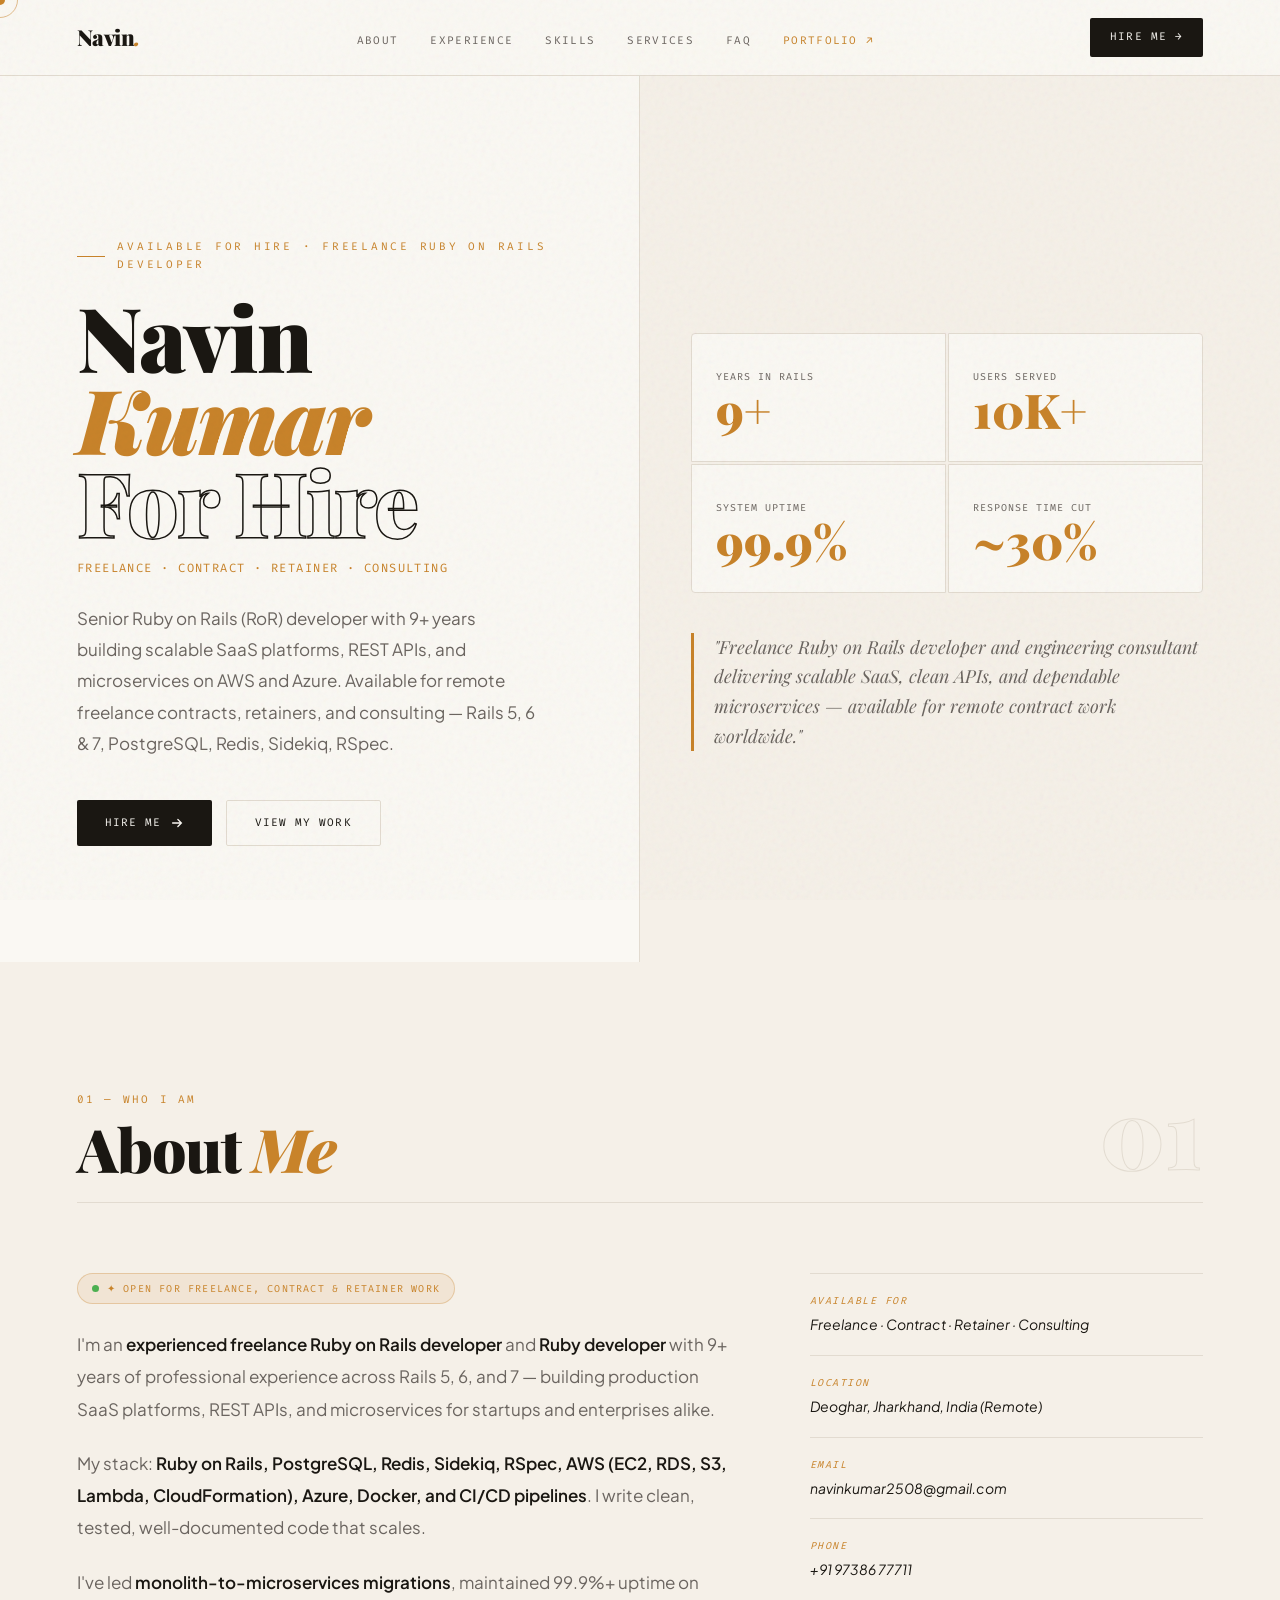
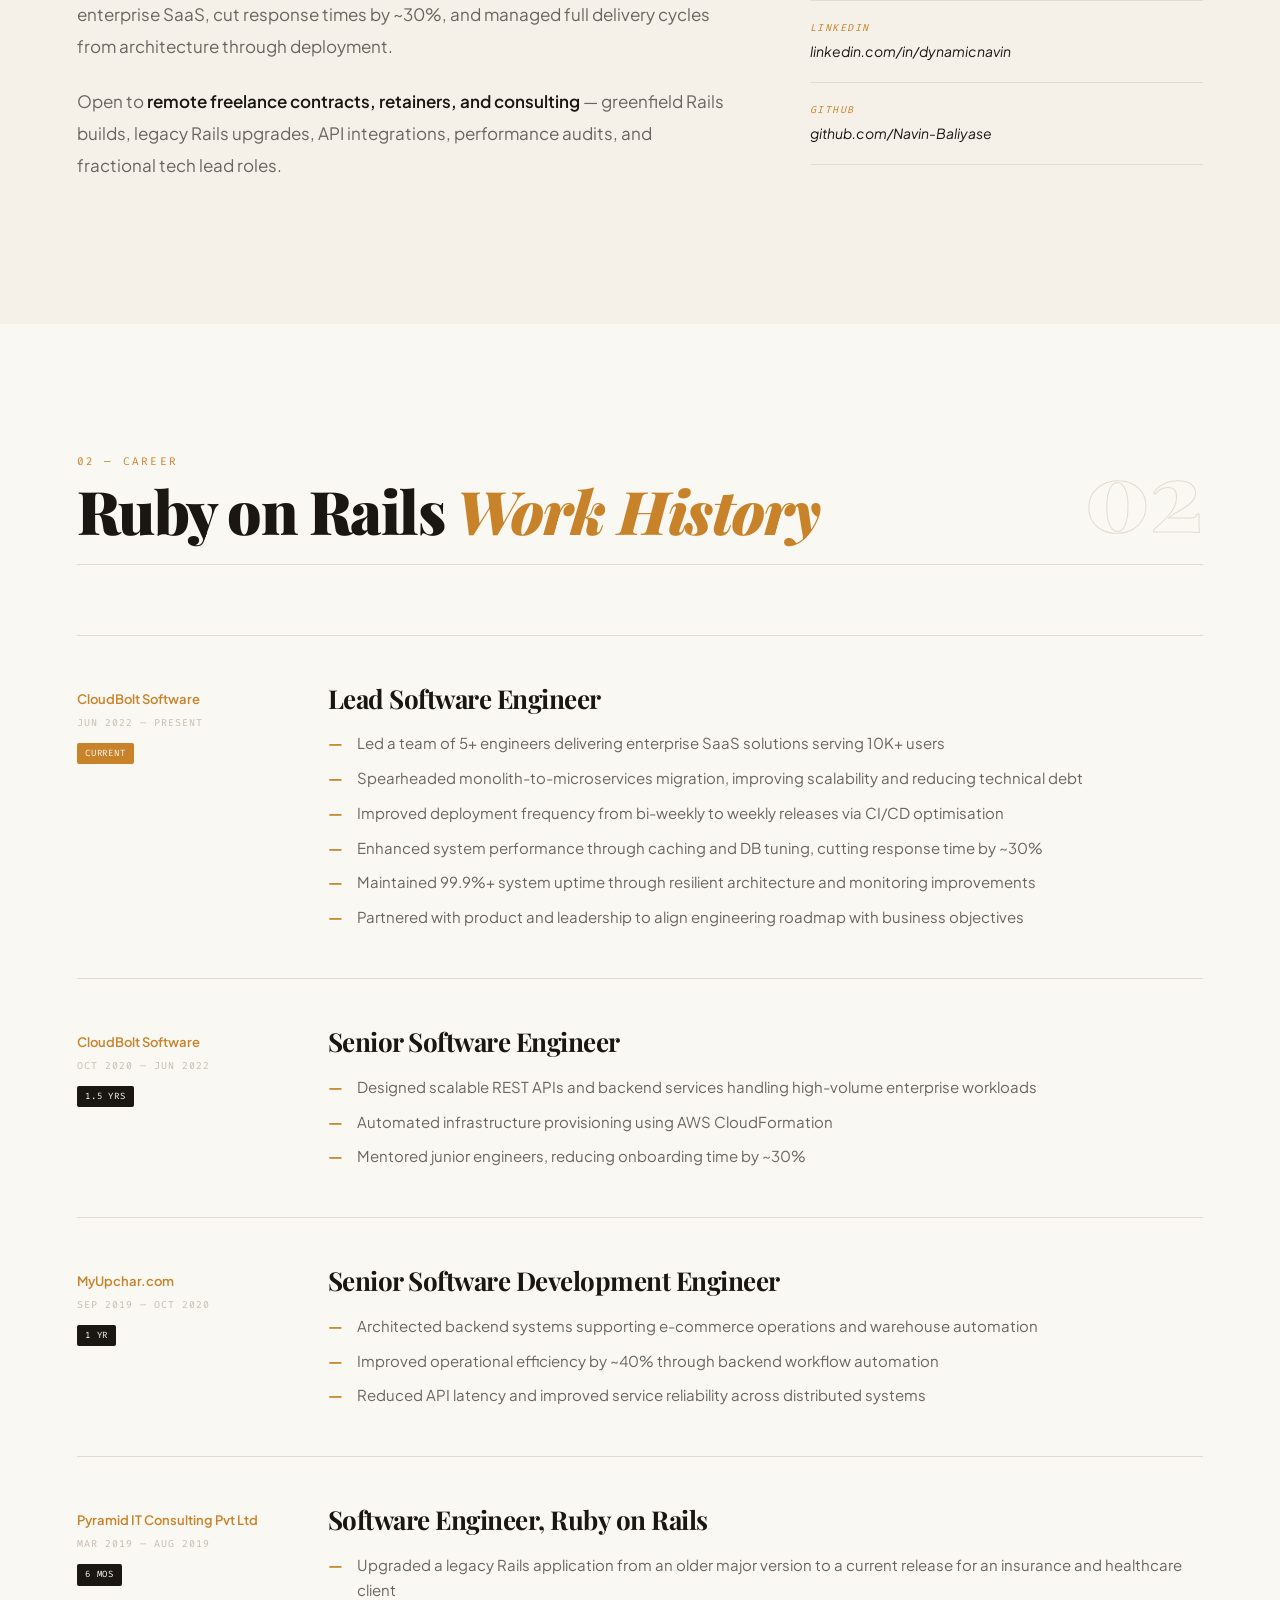
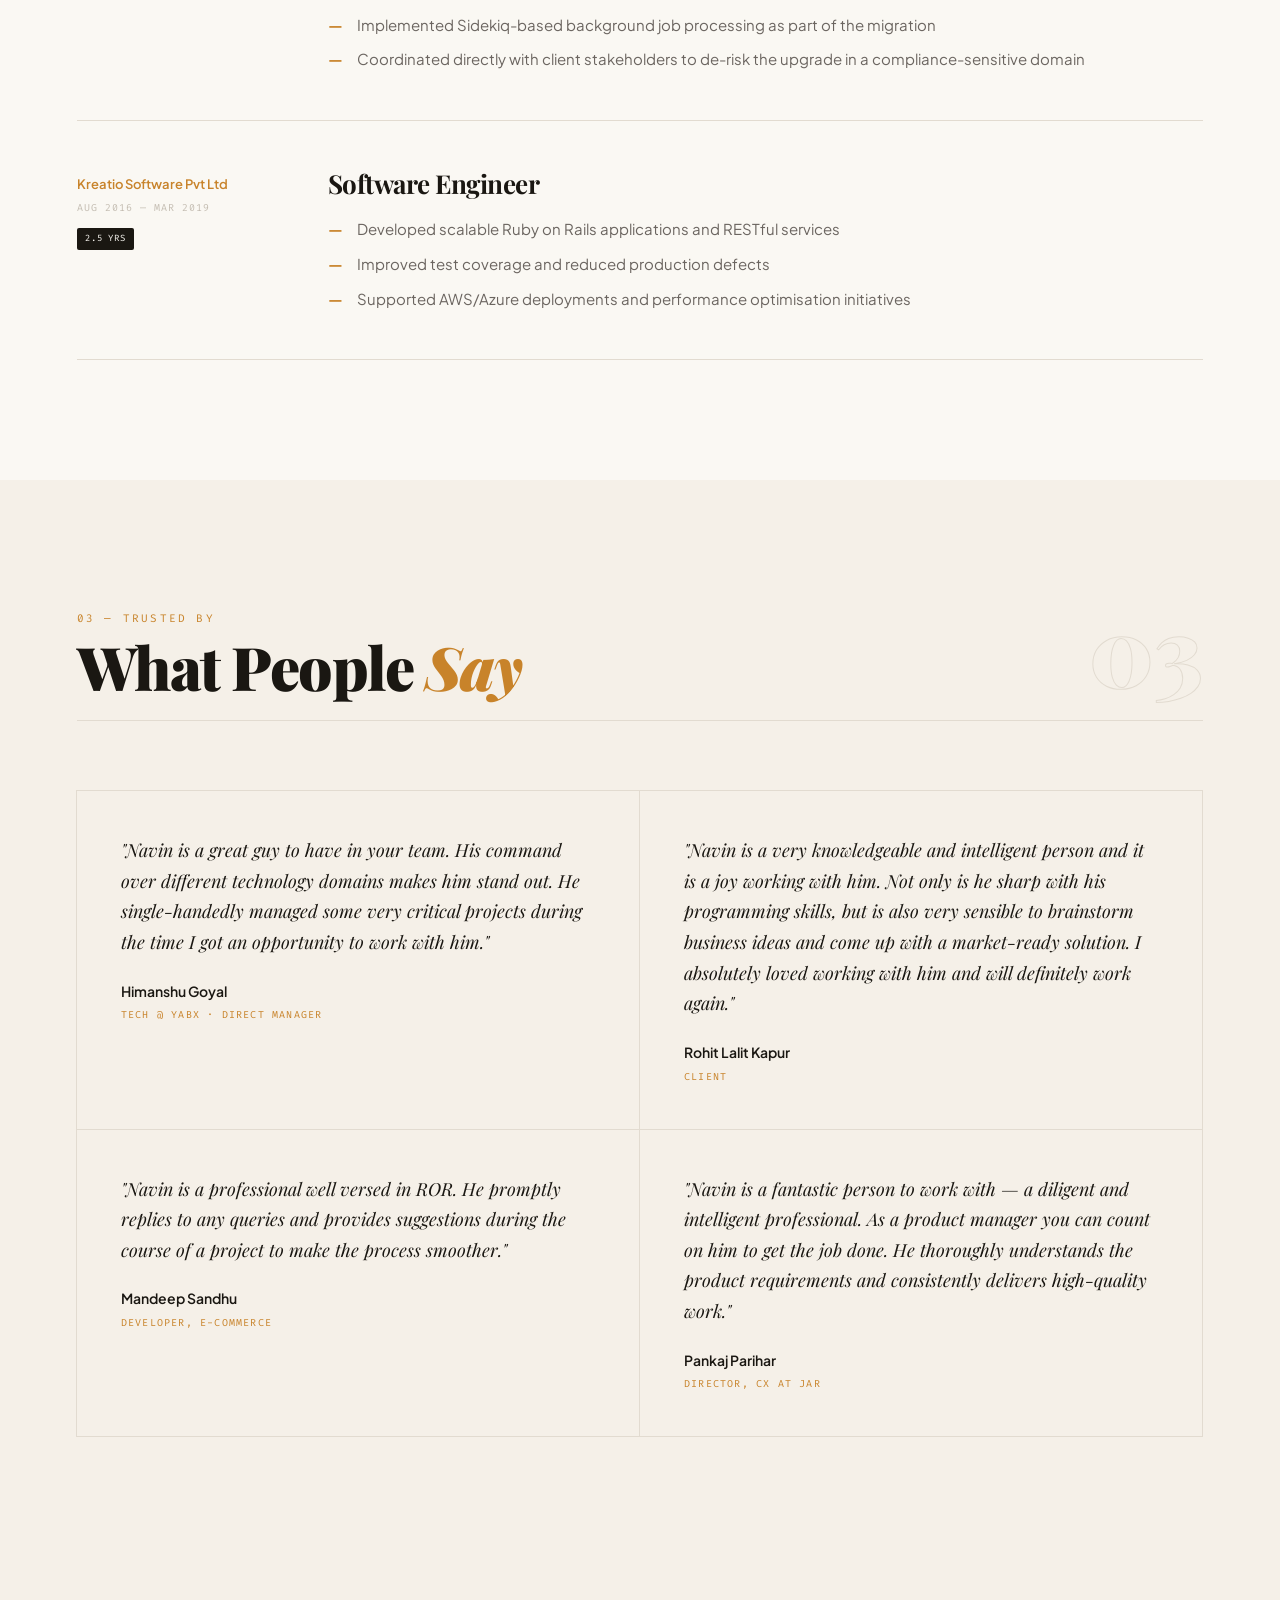
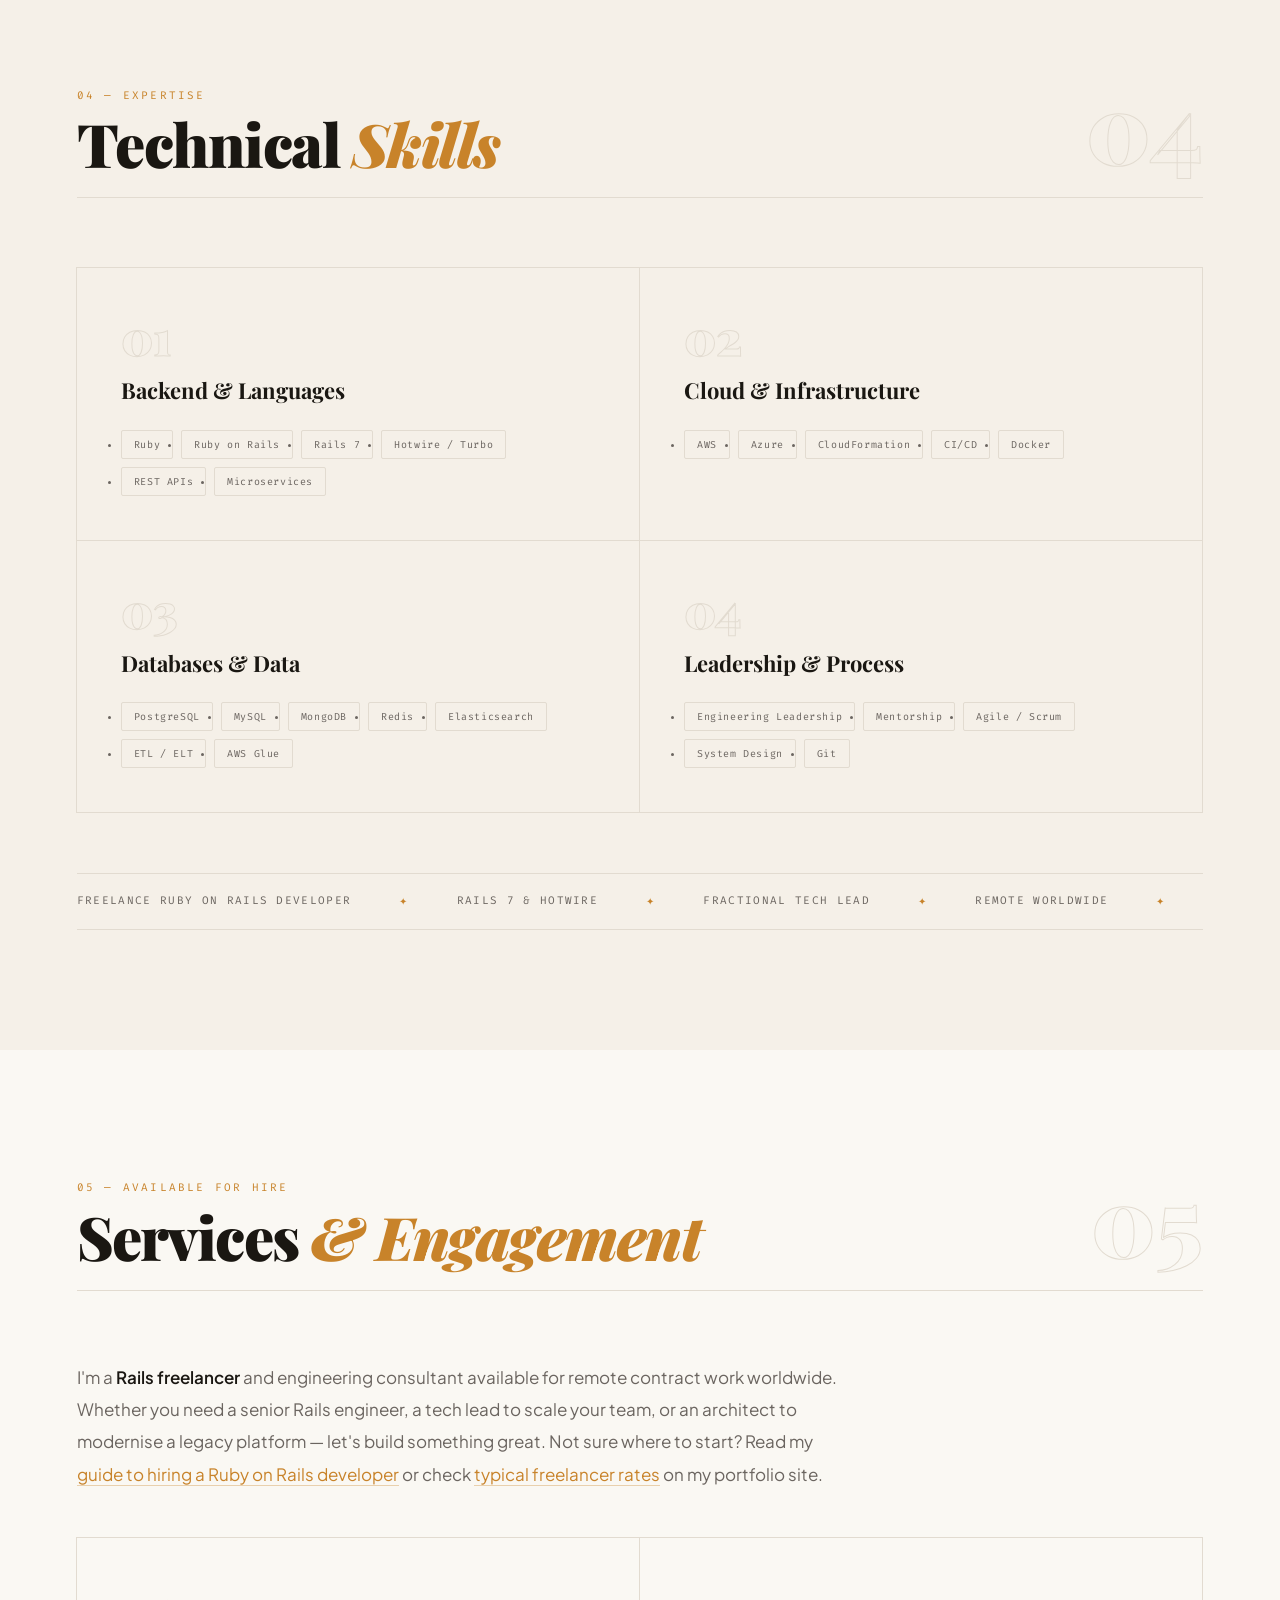
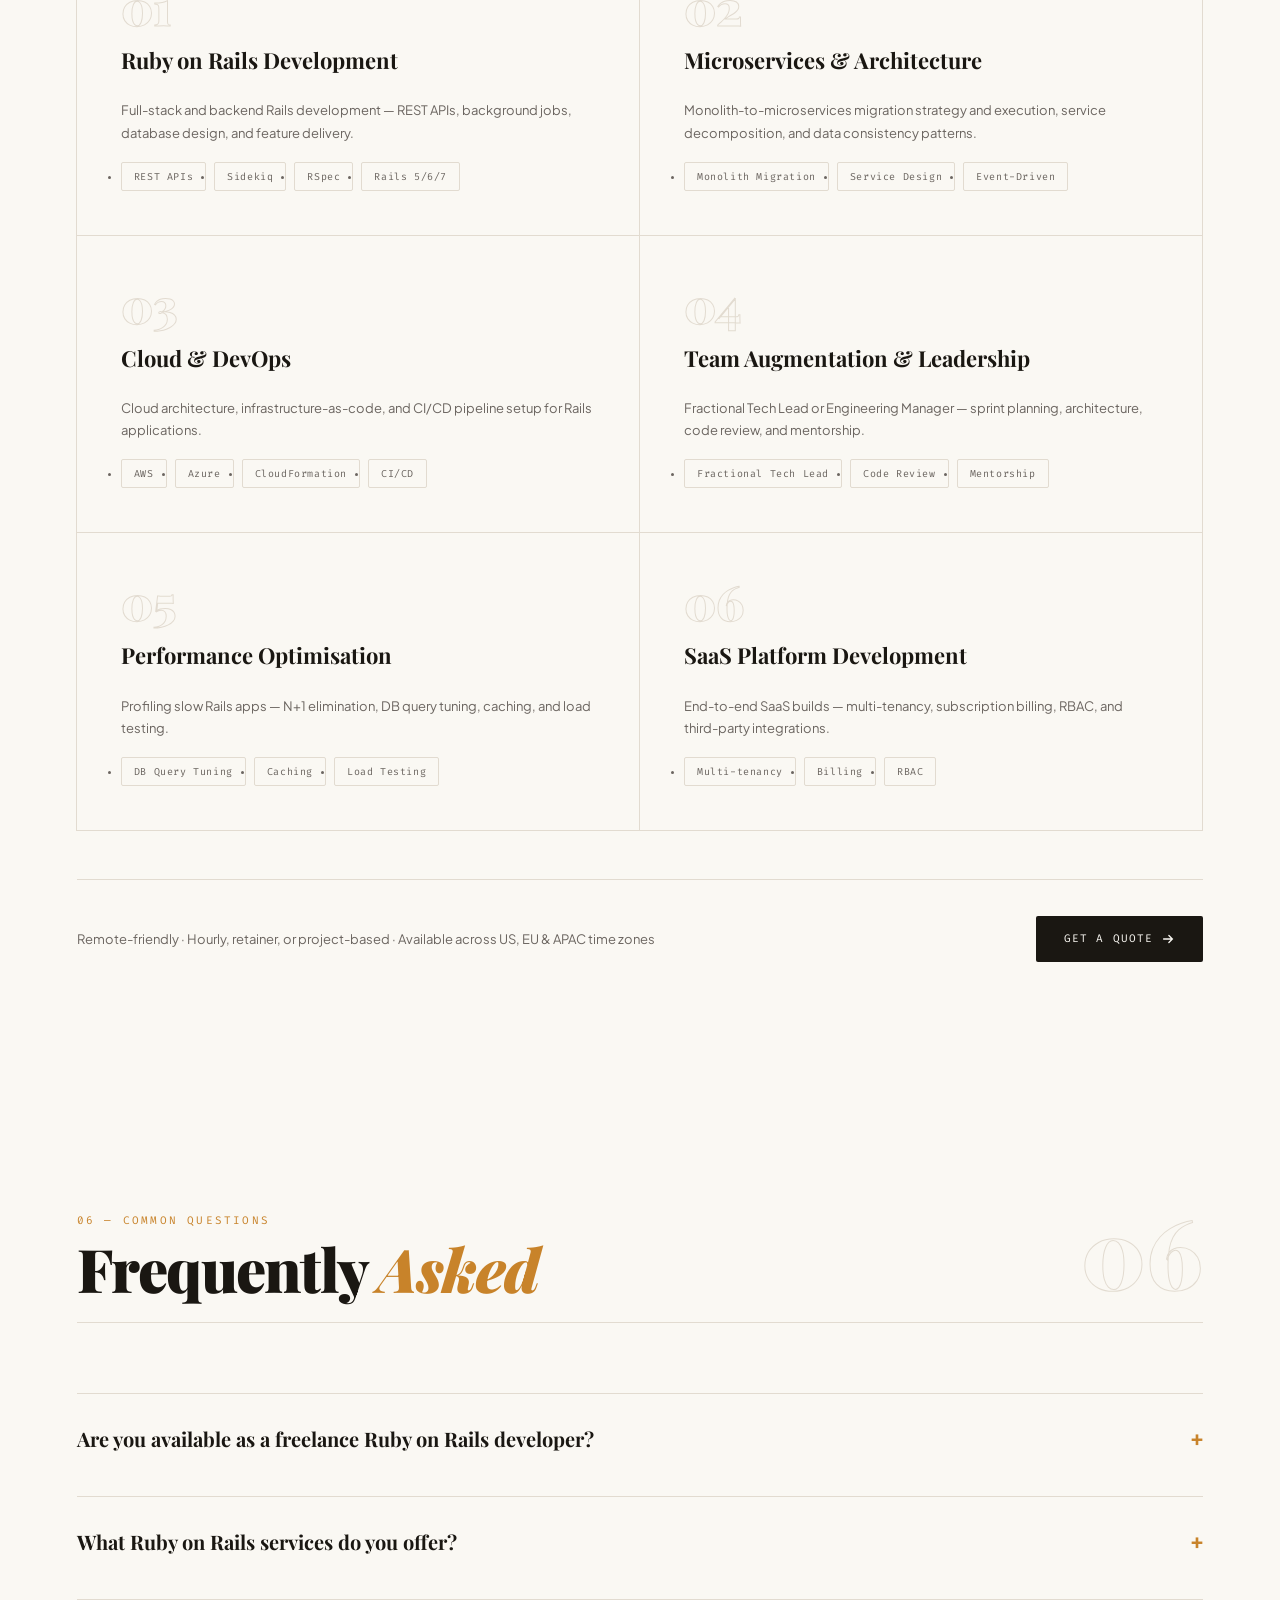
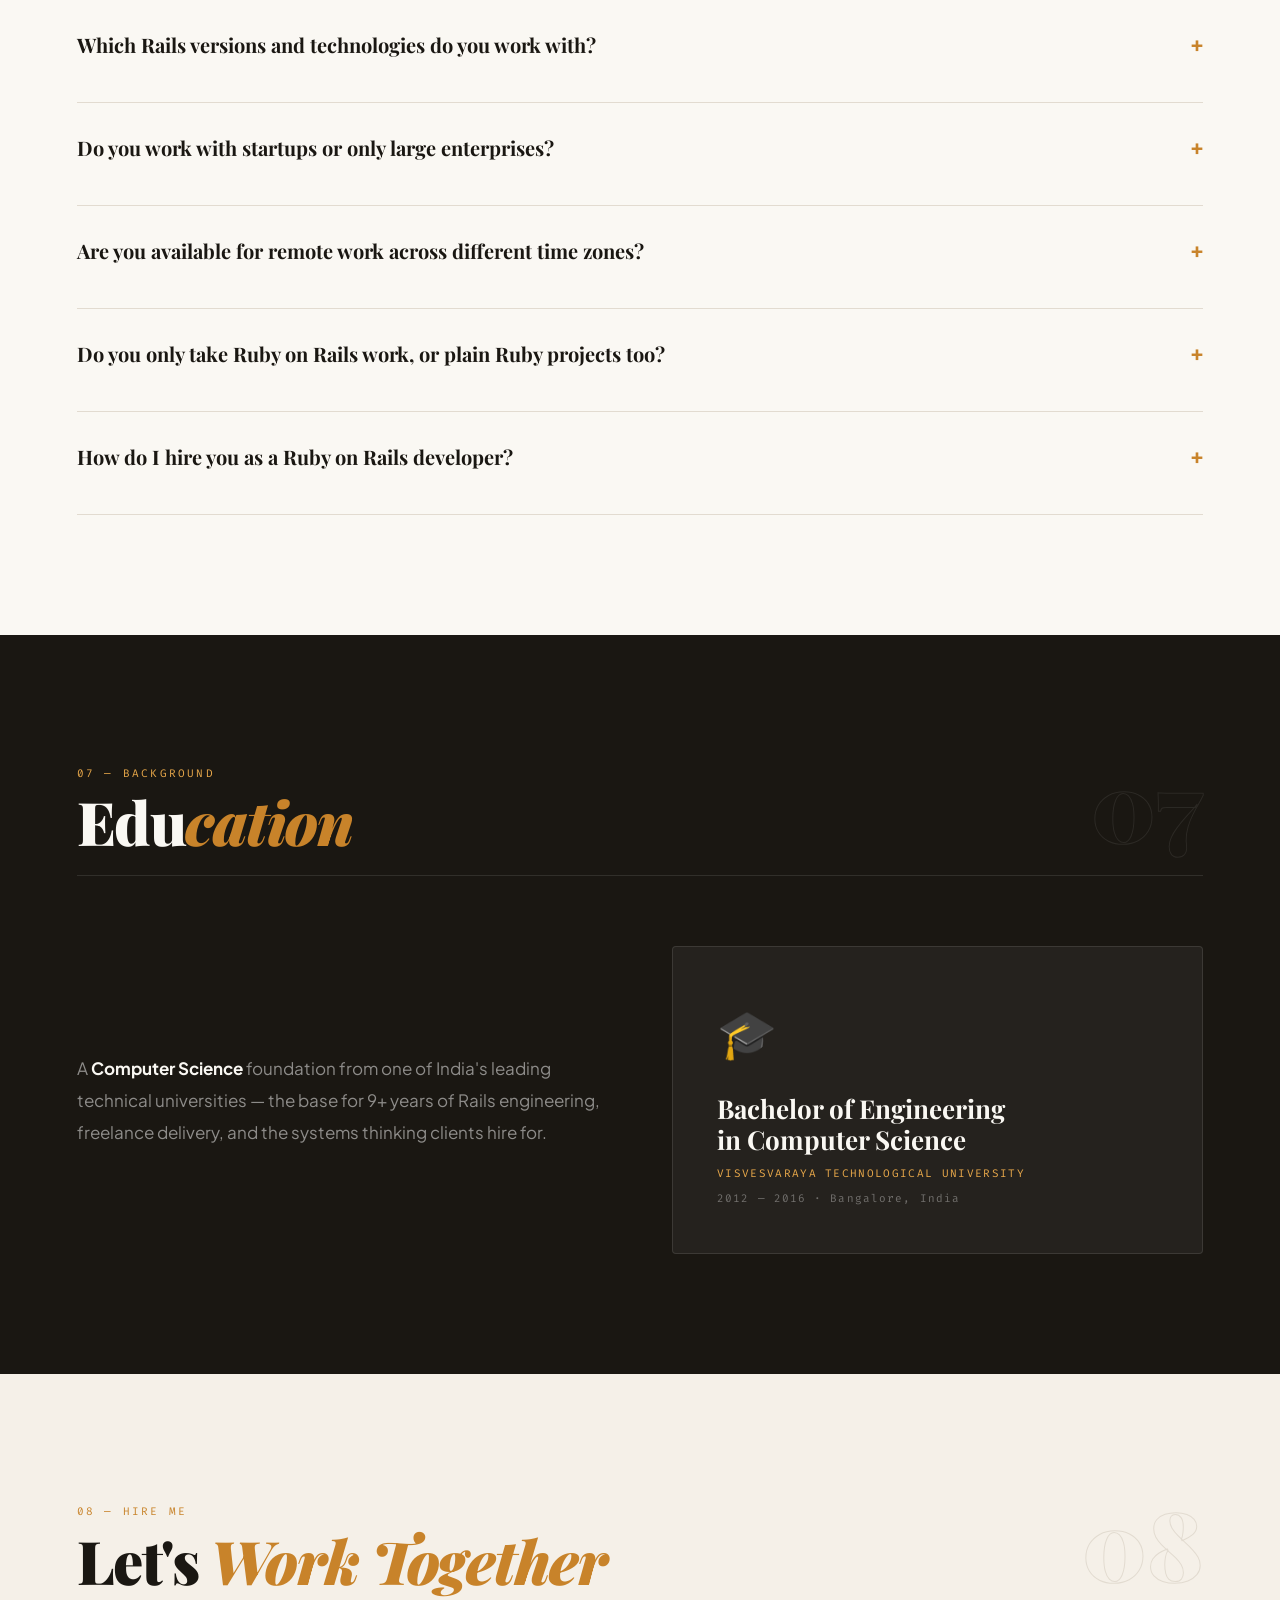
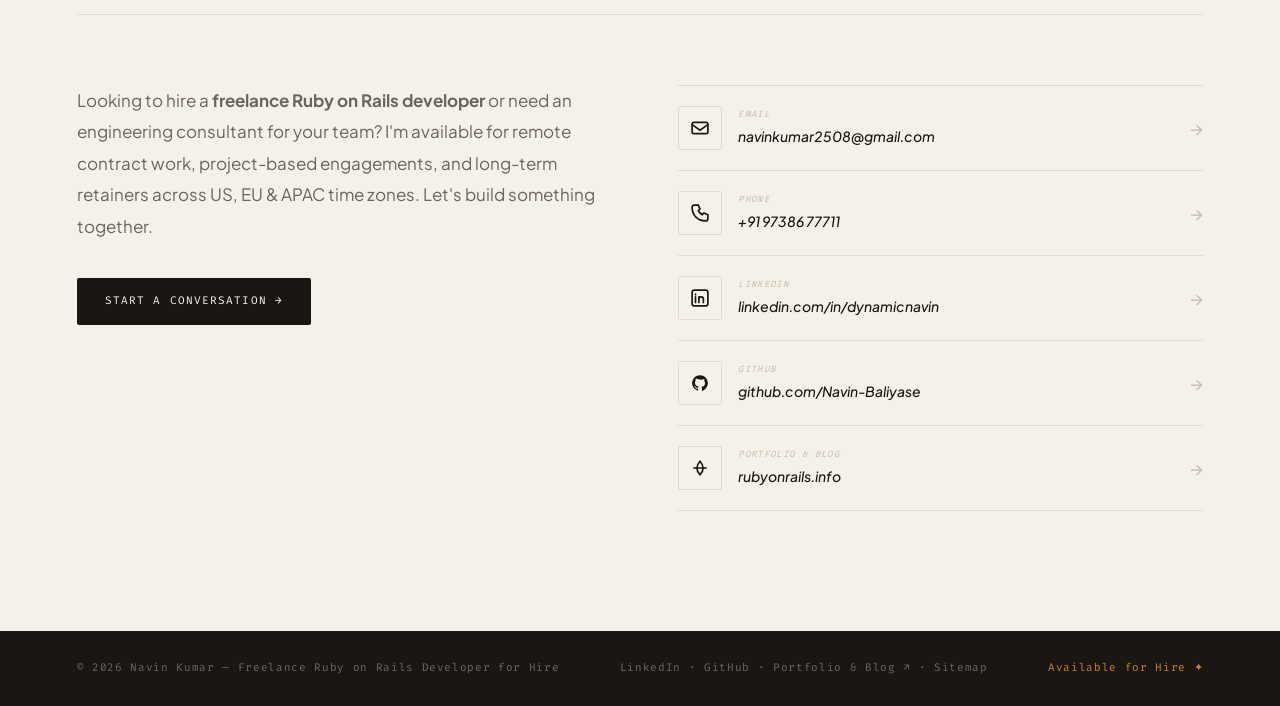
==== index.html @ 66f55836 "profile correction" ====
<!DOCTYPE html>
<html lang="en">
<head>
  <meta charset="UTF-8" />
  <meta name="viewport" content="width=device-width, initial-scale=1.0" />

  <!-- SEO: core -->
  <title>Freelance Ruby on Rails Developer for Hire | Navin Kumar</title>
  <meta name="description" content="Experienced freelance Ruby on Rails developer for hire. 9+ years, Rails 7, REST APIs, AWS &amp; Azure. Remote worldwide. Open to contract, retainer &amp; consulting." />
  <meta name="keywords" content="ruby on rails developer, rails developer, ror developer, hire ruby on rails developer, hire rails developer, hire ror developer, freelance ruby on rails developer, freelance rails developer, freelance ror developer, ruby on rails developer for hire, rails developer for hire, ror developer for hire, experienced ruby on rails developer, senior ruby on rails developer, expert ruby on rails developer, professional ruby on rails developer, remote ruby on rails developer, remote rails developer, remote ror developer, contract ruby on rails developer, ruby on rails contractor, rails contractor, ruby on rails consultant, rails consultant, ruby on rails engineer, rails engineer, ror engineer, ruby on rails api developer, rails api developer, ruby on rails backend developer, ruby on rails saas developer, rails 7 developer, ruby on rails microservices developer, ruby on rails full stack developer, ruby on rails tech lead, fractional rails tech lead, ruby on rails developer india, remote rails developer india, freelance ruby developer, best ruby on rails developer, top ruby on rails developer, ruby on rails team augmentation, Navin Kumar" />
  <meta name="author" content="Navin Kumar" />
  <meta name="robots" content="index, follow, max-snippet:-1, max-image-preview:large, max-video-preview:-1" />
  <meta name="rating" content="general" />
  <meta name="revisit-after" content="7 days" />
  <link rel="canonical" href="https://rubyonrails.tech/" />
  <meta name="theme-color" content="#faf8f3" />

  <!-- Open Graph -->
  <meta property="og:type" content="profile" />
  <meta property="og:site_name" content="Navin Kumar — Freelance Ruby on Rails Developer for Hire" />
  <meta property="og:url" content="https://rubyonrails.tech/" />
  <meta property="og:title" content="Freelance Ruby on Rails Developer for Hire | Navin Kumar" />
  <meta property="og:description" content="Experienced freelance Ruby on Rails developer for hire. 9+ years, Rails 7, REST APIs, AWS &amp; Azure. Remote worldwide. Open to contract, retainer &amp; consulting." />
  <meta property="og:image" content="https://rubyonrails.tech/og-image.png" />
  <meta property="og:image:secure_url" content="https://rubyonrails.tech/og-image.png" />
  <meta property="og:image:type" content="image/png" />
  <meta property="og:image:width" content="1200" />
  <meta property="og:image:height" content="630" />
  <meta property="og:image:alt" content="Navin Kumar — Freelance Ruby on Rails Developer" />
  <meta property="og:locale" content="en_US" />
  <meta property="og:locale:alternate" content="en_IN" />
  <meta property="profile:first_name" content="Navin" />
  <meta property="profile:last_name" content="Kumar" />
  <meta property="profile:username" content="dynamicnavin" />

  <!-- Twitter Card -->
  <meta name="twitter:card" content="summary_large_image" />
  <meta name="twitter:title" content="Freelance Ruby on Rails Developer for Hire | Navin Kumar" />
  <meta name="twitter:description" content="Experienced freelance Ruby on Rails developer for hire. 9+ years, Rails 7, REST APIs, AWS &amp; Azure. Remote worldwide. Open to contract, retainer &amp; consulting." />
  <meta name="twitter:image" content="https://rubyonrails.tech/og-image.png" />
  <meta name="twitter:image:alt" content="Navin Kumar — Freelance Ruby on Rails Developer" />
  <meta name="twitter:creator" content="@dynamicnavin" />
  <meta name="twitter:site" content="@dynamicnavin" />

  <!--
  ══════════════════════════════════════════════════════════════
   JSON-LD STRUCTURED DATA
   • Person (freelance offer + service catalogue + sameAs to rubyonrails.info)
   • ProfilePage + BreadcrumbList
   • FAQPage ← rich results
   • ItemList (work history)
   • WebSite
  ══════════════════════════════════════════════════════════════
  -->
  <script type="application/ld+json">
  {
    "@context": "https://schema.org",
    "@graph": [

      {
        "@type": "Person",
        "@id": "https://rubyonrails.tech/#person",
        "name": "Navin Kumar",
        "givenName": "Navin",
        "familyName": "Kumar",
        "jobTitle": "Freelance Ruby on Rails Developer",
        "description": "Freelance Ruby on Rails developer and engineering consultant with 9+ years building scalable SaaS platforms, REST APIs, and microservices on AWS and Azure. Available for remote contract, retainer, and consulting engagements worldwide.",
        "url": "https://rubyonrails.tech/",
        "email": "mailto:navinkumar2508@gmail.com",
        "telephone": "+919738677711",
        "image": "https://rubyonrails.tech/og-image.png",
        "address": {
          "@type": "PostalAddress",
          "addressLocality": "Deoghar",
          "addressRegion": "Jharkhand",
          "addressCountry": "IN"
        },
        "sameAs": [
          "https://linkedin.com/in/dynamicnavin",
          "https://github.com/Navin-Baliyase",
          "https://rubyonrails.info/"
        ],
        "knowsAbout": [
          "Ruby on Rails", "Ruby", "Rails 7", "Hotwire", "Turbo", "Stimulus",
          "Microservices Architecture", "Amazon Web Services", "Microsoft Azure",
          "AWS CloudFormation", "CI/CD Pipeline Automation", "DevOps",
          "PostgreSQL", "MySQL", "MongoDB", "Redis", "Elasticsearch",
          "Sidekiq", "RSpec", "RESTful API Design", "GraphQL",
          "SaaS Platform Development", "Engineering Leadership", "System Design"
        ],
        "alumniOf": {
          "@type": "CollegeOrUniversity",
          "name": "Visvesvaraya Technological University",
          "address": {
            "@type": "PostalAddress",
            "addressLocality": "Bangalore",
            "addressCountry": "IN"
          }
        },
        "worksFor": {
          "@type": "Organization",
          "name": "CloudBolt Software",
          "url": "https://www.cloudbolt.io"
        },
        "hasOccupation": [
          {
            "@type": "Occupation",
            "name": "Freelance Ruby on Rails Developer",
            "description": "Freelance Ruby on Rails developer for hire — contract, retainer, and consulting engagements covering Rails APIs, SaaS platforms, and microservices.",
            "occupationLocation": { "@type": "AdministrativeArea", "name": "Worldwide (Remote)" },
            "skills": "Ruby on Rails, PostgreSQL, Redis, Sidekiq, AWS, Azure, Microservices, REST APIs, GraphQL, CI/CD"
          }
        ],
        "makesOffer": {
          "@type": "Offer",
          "name": "Freelance Ruby on Rails Development",
          "description": "Available for freelance Ruby on Rails contracts, retainers, and consulting: API development, SaaS platforms, microservices migration, performance audits, and fractional tech lead engagements.",
          "seller": { "@id": "https://rubyonrails.tech/#person" },
          "areaServed": "Worldwide",
          "availableChannel": {
            "@type": "ServiceChannel",
            "serviceUrl": "https://rubyonrails.tech/#contact",
            "servicePhone": "+919738677711",
            "serviceEmail": "navinkumar2508@gmail.com"
          }
        },
        "hasOfferCatalog": {
          "@type": "OfferCatalog",
          "name": "Freelance & Consulting Services",
          "itemListElement": [
            { "@type": "Offer", "itemOffered": { "@type": "Service", "name": "Freelance Ruby on Rails Development", "description": "Full-stack and backend Ruby on Rails development — REST APIs, microservices, performance tuning, and feature delivery for startups and enterprises." } },
            { "@type": "Offer", "itemOffered": { "@type": "Service", "name": "Microservices Architecture & Migration", "description": "Monolith-to-microservices migration, service decomposition, and cloud-native architecture design on AWS and Azure." } },
            { "@type": "Offer", "itemOffered": { "@type": "Service", "name": "Engineering Leadership & Team Augmentation", "description": "Fractional Tech Lead or Engineering Manager for teams needing senior hands-on leadership, mentorship, and roadmap alignment." } },
            { "@type": "Offer", "itemOffered": { "@type": "Service", "name": "SaaS Platform Development", "description": "End-to-end SaaS product development including multi-tenancy, subscription billing, RBAC, and third-party API integrations." } },
            { "@type": "Offer", "itemOffered": { "@type": "Service", "name": "Performance Optimization & Scaling", "description": "Profiling and optimizing slow Rails applications — DB query tuning, Redis caching, background job optimization, and load testing." } }
          ]
        }
      },

      {
        "@type": "ProfilePage",
        "@id": "https://rubyonrails.tech/#page",
        "name": "Freelance Ruby on Rails Developer for Hire | Navin Kumar",
        "description": "Freelance Ruby on Rails developer for hire. 9+ years building scalable SaaS, REST APIs, and microservices on AWS and Azure. Remote worldwide.",
        "url": "https://rubyonrails.tech/",
        "inLanguage": "en-US",
        "mainEntity": { "@id": "https://rubyonrails.tech/#person" },
        "datePublished": "2025-01-01",
        "dateModified": "2026-03-03",
        "breadcrumb": { "@id": "https://rubyonrails.tech/#breadcrumb" }
      },

      {
        "@type": "BreadcrumbList",
        "@id": "https://rubyonrails.tech/#breadcrumb",
        "itemListElement": [
          { "@type": "ListItem", "position": 1, "name": "Home",          "item": "https://rubyonrails.tech/" },
          { "@type": "ListItem", "position": 2, "name": "About",         "item": "https://rubyonrails.tech/#about" },
          { "@type": "ListItem", "position": 3, "name": "Experience",    "item": "https://rubyonrails.tech/#experience" },
          { "@type": "ListItem", "position": 4, "name": "Testimonials",  "item": "https://rubyonrails.tech/#testimonials" },
          { "@type": "ListItem", "position": 5, "name": "Skills",        "item": "https://rubyonrails.tech/#skills" },
          { "@type": "ListItem", "position": 6, "name": "Services",      "item": "https://rubyonrails.tech/#hire" },
          { "@type": "ListItem", "position": 7, "name": "FAQ",           "item": "https://rubyonrails.tech/#faq" },
          { "@type": "ListItem", "position": 8, "name": "Hire Me",       "item": "https://rubyonrails.tech/#contact" }
        ]
      },

      {
        "@type": "FAQPage",
        "@id": "https://rubyonrails.tech/#faq",
        "mainEntity": [
          {
            "@type": "Question",
            "name": "Are you available as a freelance Ruby on Rails developer?",
            "acceptedAnswer": { "@type": "Answer", "text": "Yes — I'm available for remote freelance Ruby on Rails development, contract work, and consulting engagements worldwide. I accept project-based, hourly, and monthly retainer arrangements." }
          },
          {
            "@type": "Question",
            "name": "What Ruby on Rails services do you offer?",
            "acceptedAnswer": { "@type": "Answer", "text": "I offer full-stack and backend Ruby on Rails development including REST API design, microservices architecture, SaaS platform development, performance optimisation, AWS and Azure cloud infrastructure, CI/CD pipeline setup, and fractional tech lead services." }
          },
          {
            "@type": "Question",
            "name": "Which Rails versions and technologies do you work with?",
            "acceptedAnswer": { "@type": "Answer", "text": "I work with Rails 5, 6, and 7 including Hotwire/Turbo. My stack includes Ruby on Rails, PostgreSQL, MySQL, Redis, Sidekiq, RSpec, Devise, AWS, Azure, Docker, and GitHub Actions." }
          },
          {
            "@type": "Question",
            "name": "Do you work with startups or only large enterprises?",
            "acceptedAnswer": { "@type": "Answer", "text": "Both. I work with early-stage startups building their first Rails product, scale-ups migrating off a monolith, and enterprises needing a senior contract Rails engineer or fractional tech lead." }
          },
          {
            "@type": "Question",
            "name": "Are you available for remote work across different time zones?",
            "acceptedAnswer": { "@type": "Answer", "text": "Yes, I'm fully remote and available across US (EST/PST), EU (CET/GMT), and APAC time zones." }
          },
          {
            "@type": "Question",
            "name": "Do you only take Ruby on Rails work, or plain Ruby projects too?",
            "acceptedAnswer": { "@type": "Answer", "text": "Both. I'm a Ruby developer first — Rails is the framework I use most, but I also take on plain Ruby work: CLI tools, background-processing scripts, gem development, and backend services that don't need a full Rails stack. If your project is Ruby but not Rails, I'm still a fit." }
          },
          {
            "@type": "Question",
            "name": "How do I hire you as a Ruby on Rails developer?",
            "acceptedAnswer": { "@type": "Answer", "text": "Email navinkumar2508@gmail.com or call +91 97386 77711 with a brief description of your project. I'll respond within 24 hours with questions, availability, and next steps." }
          }
        ]
      },

      {
        "@type": "ItemList",
        "@id": "https://rubyonrails.tech/#workhistory",
        "name": "Navin Kumar — Ruby on Rails Work History",
        "itemListElement": [
          {
            "@type": "ListItem", "position": 1,
            "item": {
              "@type": "WorkExperience",
              "name": "Lead Software Engineer — CloudBolt Software",
              "description": "Led 5+ engineers delivering enterprise SaaS to 10K+ users. Spearheaded monolith-to-microservices migration, improved deployment cadence, cut response times ~30%, maintained 99.9%+ uptime.",
              "startDate": "2022-06",
              "worksFor": { "@type": "Organization", "name": "CloudBolt Software", "url": "https://www.cloudbolt.io" }
            }
          },
          {
            "@type": "ListItem", "position": 2,
            "item": {
              "@type": "WorkExperience",
              "name": "Senior Software Engineer — CloudBolt Software",
              "description": "Designed scalable REST APIs, automated AWS CloudFormation infrastructure, mentored junior engineers.",
              "startDate": "2020-10", "endDate": "2022-06",
              "worksFor": { "@type": "Organization", "name": "CloudBolt Software" }
            }
          },
          {
            "@type": "ListItem", "position": 3,
            "item": {
              "@type": "WorkExperience",
              "name": "Senior Software Development Engineer — MyUpchar.com",
              "description": "Architected backend systems for e-commerce and warehouse automation, improving operational efficiency ~40%.",
              "startDate": "2019-09", "endDate": "2020-10",
              "worksFor": { "@type": "Organization", "name": "MyUpchar.com" }
            }
          },
          {
            "@type": "ListItem", "position": 4,
            "item": {
              "@type": "WorkExperience",
              "name": "Software Engineer, Ruby on Rails — Pyramid IT Consulting",
              "description": "Upgraded a legacy Ruby on Rails application for an insurance and healthcare client to a current supported release, including Sidekiq-based background job processing.",
              "startDate": "2019-03", "endDate": "2019-08",
              "worksFor": { "@type": "Organization", "name": "Pyramid IT Consulting Pvt Ltd" }
            }
          },
          {
            "@type": "ListItem", "position": 5,
            "item": {
              "@type": "WorkExperience",
              "name": "Software Engineer — Kreatio Software Pvt Ltd",
              "description": "Built scalable Ruby on Rails applications and RESTful services, improved test coverage, supported AWS/Azure deployments.",
              "startDate": "2016-08", "endDate": "2019-03",
              "worksFor": { "@type": "Organization", "name": "Kreatio Software Pvt Ltd" }
            }
          }
        ]
      },

      {
        "@type": "WebSite",
        "@id": "https://rubyonrails.tech/#website",
        "url": "https://rubyonrails.tech/",
        "name": "Freelance Ruby on Rails Developer for Hire | Navin Kumar",
        "description": "Freelance Ruby on Rails developer available for hire. 9+ years building scalable SaaS platforms, microservices, and cloud-native systems on AWS and Azure. Remote worldwide.",
        "author": { "@id": "https://rubyonrails.tech/#person" },
        "inLanguage": "en-US"
      }
    ]
  }
  </script>

  <!-- Favicon & Manifest -->
  <link rel="icon"             type="image/svg+xml" href="/favicon.svg"/>
  <link rel="icon"             type="image/x-icon"  href="/favicon.ico"/>
  <link rel="apple-touch-icon"                      href="/apple-touch-icon.png" sizes="180x180"/>
  <link rel="manifest"                              href="/site.webmanifest"/>
  <link rel="sitemap"          type="application/xml" href="/sitemap.xml"/>

  <!-- Performance -->
  <link rel="preconnect" href="https://fonts.googleapis.com"/>
  <link rel="preconnect" href="https://fonts.gstatic.com" crossorigin/>
  <link href="https://fonts.googleapis.com/css2?family=Playfair+Display:ital,wght@0,400;0,700;0,900;1,400;1,700&family=Plus+Jakarta+Sans:wght@300;400;500;600;700&family=Fira+Code:wght@300;400;500&display=swap" rel="stylesheet"/>

  <style>
    *, *::before, *::after { box-sizing: border-box; margin: 0; padding: 0; }

    :root {
      --cream:   #f5f0e8;
      --paper:   #faf8f3;
      --ink:     #1a1712;
      --mid:     #6b6560;
      --light:   #c4bdb2;
      --amber:   #c8832a;
      --amber-l: #e8a84a;
      --border:  #e2dbd0;
      --serif: 'Playfair Display', Georgia, serif;
      --sans:  'Plus Jakarta Sans', sans-serif;
      --mono:  'Fira Code', monospace;
      --px:  clamp(20px, 6vw, 80px);
      --spy: clamp(64px, 10vw, 120px);
    }

    html { scroll-behavior: smooth; }

    body {
      background: var(--paper);
      color: var(--ink);
      font-family: var(--sans);
      font-size: 15px;
      line-height: 1.7;
      overflow-x: hidden;
      cursor: none;
    }

    body::before {
      content: ''; position: fixed; inset: 0; z-index: 9000;
      pointer-events: none;
      background-image: url("data:image/svg+xml,%3Csvg viewBox='0 0 256 256' xmlns='http://www.w3.org/2000/svg'%3E%3Cfilter id='n'%3E%3CfeTurbulence type='fractalNoise' baseFrequency='0.75' numOctaves='4' stitchTiles='stitch'/%3E%3C/filter%3E%3Crect width='100%25' height='100%25' filter='url(%23n)' opacity='0.055'/%3E%3C/svg%3E");
      mix-blend-mode: multiply;
    }

    .skip-link {
      position: absolute; top: -44px; left: 16px;
      background: var(--amber); color: var(--ink);
      padding: 8px 16px; border-radius: 0 0 4px 4px;
      font-family: var(--mono); font-size: 12px;
      text-decoration: none; z-index: 10000; transition: top .2s;
    }
    .skip-link:focus { top: 0; }

    /* cursor */
    .cursor      { position: fixed; width: 10px; height: 10px; background: var(--amber); border-radius: 50%; pointer-events: none; z-index: 9999; transform: translate(-50%,-50%); }
    .cursor-ring { position: fixed; width: 36px; height: 36px; border: 1.5px solid var(--amber); border-radius: 50%; pointer-events: none; z-index: 9998; transform: translate(-50%,-50%); opacity: .5; transition: width .2s, height .2s, opacity .2s; }

    /* ── NAV ── */
    .site-nav {
      position: fixed; top: 0; left: 0; right: 0; z-index: 500;
      background: rgba(250,248,243,.93); backdrop-filter: blur(14px);
      border-bottom: 1px solid var(--border);
    }
    .site-nav__inner {
      display: flex; align-items: center; justify-content: space-between;
      padding: 18px var(--px); max-width: 1440px; margin: 0 auto;
    }
    .logo { font-family: var(--serif); font-size: 22px; font-weight: 900; color: var(--ink); text-decoration: none; letter-spacing: -.5px; }
    .logo em { color: var(--amber); font-style: italic; }

    .nav-list { display: flex; gap: 32px; list-style: none; }
    .nav-list a {
      font-family: var(--mono); font-size: 11px; letter-spacing: .12em; text-transform: uppercase;
      color: var(--mid); text-decoration: none; position: relative; transition: color .2s;
    }
    .nav-list a::after {
      content: ''; position: absolute; bottom: -2px; left: 0; right: 0;
      height: 1px; background: var(--amber);
      transform: scaleX(0); transform-origin: left; transition: transform .25s;
    }
    .nav-list a:hover, .nav-list a.active { color: var(--ink); }
    .nav-list a:hover::after, .nav-list a.active::after { transform: scaleX(1); }
    .nav-list a.nav-ext { color: var(--amber); }

    .nav-cta {
      font-family: var(--mono); font-size: 11px; letter-spacing: .1em; text-transform: uppercase;
      background: var(--ink); color: var(--paper); padding: 10px 20px; border-radius: 2px;
      text-decoration: none; transition: background .2s;
    }
    .nav-cta:hover { background: var(--amber); }

    .burger { display: none; flex-direction: column; gap: 5px; background: none; border: none; cursor: none; padding: 6px; }
    .burger span { display: block; width: 22px; height: 1.5px; background: var(--ink); transition: all .3s; }
    .burger.open span:nth-child(1) { transform: translateY(6.5px) rotate(45deg); }
    .burger.open span:nth-child(2) { opacity: 0; }
    .burger.open span:nth-child(3) { transform: translateY(-6.5px) rotate(-45deg); }

    .drawer {
      display: none; position: fixed; inset: 0; z-index: 400;
      background: var(--cream); flex-direction: column;
      align-items: flex-start; justify-content: center; gap: 22px; padding: 0 var(--px);
    }
    .drawer.open { display: flex; }
    .drawer a { font-family: var(--serif); font-size: clamp(28px,9vw,48px); font-weight: 900; color: var(--ink); text-decoration: none; transition: color .2s; }
    .drawer a:hover { color: var(--amber); }

    /* ── MAIN ── */
    main { padding-top: 62px; }
    section { position: relative; }

    .sec-wrap { max-width: 1280px; margin: 0 auto; padding: var(--spy) var(--px); }

    .sec-header {
      display: flex; align-items: flex-end; justify-content: space-between;
      flex-wrap: wrap; gap: 16px;
      margin-bottom: clamp(40px,6vw,70px);
      border-bottom: 1px solid var(--border); padding-bottom: 24px;
    }
    .sec-label { font-family: var(--mono); font-size: 11px; letter-spacing: .2em; text-transform: uppercase; color: var(--amber); margin-bottom: 8px; }
    h2 { font-family: var(--serif); font-size: clamp(32px,5vw,60px); font-weight: 900; letter-spacing: -1.5px; line-height: 1; }
    h2 em { font-style: italic; color: var(--amber); }
    .sec-count { font-family: var(--serif); font-size: clamp(60px,8vw,96px); font-weight: 900; -webkit-text-stroke: 1px var(--border); color: transparent; flex-shrink: 0; line-height: 1; }

    /* ── HERO ── */
    #hero { min-height: 100svh; display: grid; grid-template-columns: 1fr 1fr; }

    .hero-left {
      padding: clamp(60px,10vw,120px) clamp(20px,4vw,60px) 60px var(--px);
      display: flex; flex-direction: column; justify-content: center;
      border-right: 1px solid var(--border);
    }
    .hero-eyebrow { font-family: var(--mono); font-size: 11px; letter-spacing: .25em; text-transform: uppercase; color: var(--amber); margin-bottom: 20px; display: flex; align-items: center; gap: 12px; }
    .hero-eyebrow::before { content: ''; width: 32px; height: 1px; background: var(--amber); }

    h1 { font-family: var(--serif); font-size: clamp(48px,7vw,100px); font-weight: 900; line-height: .92; letter-spacing: -2px; margin-bottom: 16px; animation: slideUp .9s ease both; }
    h1 .italic { font-style: italic; color: var(--amber); display: block; }
    h1 .stroke { -webkit-text-stroke: 1.5px var(--ink); color: transparent; display: block; }

    .hero-role {
      font-family: var(--mono); font-size: 12px; letter-spacing: .12em; text-transform: uppercase;
      color: var(--amber); margin-bottom: 24px;
      animation: slideUp .9s .08s ease both;
    }

    .hero-desc {
      font-family: var(--sans); font-size: clamp(15px,1.6vw,17px);
      color: var(--mid); line-height: 1.85; max-width: 460px;
      margin-bottom: 40px; animation: slideUp .9s .15s ease both;
    }
    .ctas { display: flex; gap: 14px; flex-wrap: wrap; animation: slideUp .9s .25s ease both; }

    .btn-solid { font-family: var(--mono); font-size: 11px; letter-spacing: .1em; text-transform: uppercase; background: var(--ink); color: var(--paper); padding: 14px 28px; border-radius: 2px; text-decoration: none; display: inline-flex; align-items: center; gap: 8px; transition: background .2s; }
    .btn-solid:hover { background: var(--amber); }
    .btn-outline { font-family: var(--mono); font-size: 11px; letter-spacing: .1em; text-transform: uppercase; background: transparent; color: var(--ink); padding: 13px 28px; border-radius: 2px; border: 1px solid var(--border); text-decoration: none; display: inline-flex; align-items: center; gap: 8px; transition: border-color .2s; }
    .btn-outline:hover { border-color: var(--ink); }

    .hero-right {
      padding: clamp(60px,10vw,120px) var(--px) 60px clamp(20px,4vw,60px);
      display: flex; flex-direction: column; justify-content: center; gap: 40px;
      background: var(--cream);
    }
    .stat-strip { display: grid; grid-template-columns: 1fr 1fr; gap: 2px; }
    .stat-box { background: var(--paper); padding: 28px 24px; border: 1px solid var(--border); }
    .stat-box:nth-child(1){border-radius:4px 0 0 0} .stat-box:nth-child(2){border-radius:0 4px 0 0}
    .stat-box:nth-child(3){border-radius:0 0 0 4px} .stat-box:nth-child(4){border-radius:0 0 4px 0}
    .stat-n { font-family: var(--serif); font-size: clamp(32px,4vw,48px); font-weight: 900; color: var(--amber); line-height: 1; }
    .stat-l { font-family: var(--mono); font-size: 10px; letter-spacing: .1em; text-transform: uppercase; color: var(--mid); margin-top: 6px; }
    .hero-quote { font-family: var(--serif); font-style: italic; font-size: clamp(15px,1.8vw,18px); color: var(--mid); line-height: 1.65; padding-left: 20px; border-left: 3px solid var(--amber); }

    @keyframes slideUp { from{opacity:0;transform:translateY(28px)} to{opacity:1;transform:translateY(0)} }

    /* ── ABOUT ── */
    #about { background: var(--cream); }
    .about-layout { display: grid; grid-template-columns: 5fr 3fr; gap: clamp(40px,6vw,80px); }
    .about-body p { font-family: var(--sans); font-size: clamp(15px,1.6vw,17px); color: var(--mid); line-height: 1.9; margin-bottom: 22px; }
    .about-body p strong { color: var(--ink); font-weight: 600; }
    .about-body p a { color: var(--amber); text-decoration: none; border-bottom: 1px solid rgba(200,131,42,.35); }
    .about-body p a:hover { border-color: var(--amber); }

    .available-badge {
      display: inline-flex; align-items: center; gap: 8px;
      background: rgba(200,131,42,.1); border: 1px solid rgba(200,131,42,.3);
      border-radius: 100px; padding: 6px 14px;
      font-family: var(--mono); font-size: 10px; letter-spacing: .12em; text-transform: uppercase;
      color: var(--amber); margin-bottom: 24px;
    }
    .available-badge::before { content: ''; width: 7px; height: 7px; background: #4caf50; border-radius: 50%; animation: pulse 2s infinite; }
    @keyframes pulse { 0%,100%{opacity:1;transform:scale(1)} 50%{opacity:.5;transform:scale(1.4)} }

    .about-aside { display: flex; flex-direction: column; }
    .info-row { padding: 18px 0; border-bottom: 1px solid var(--border); }
    .info-row:first-child { border-top: 1px solid var(--border); }
    .info-key { font-family: var(--mono); font-size: 10px; letter-spacing: .15em; text-transform: uppercase; color: var(--amber); margin-bottom: 4px; }
    .info-val { font-family: var(--sans); font-size: 14px; color: var(--ink); }
    .info-val a { color: var(--ink); text-decoration: none; transition: color .2s; }
    .info-val a:hover { color: var(--amber); }

    /* ── EXPERIENCE ── */
    #experience { background: var(--paper); }
    .exp-item {
      display: grid; grid-template-columns: 200px 1fr; gap: clamp(24px,4vw,60px);
      padding: clamp(32px,4vw,48px) 0; border-bottom: 1px solid var(--border);
      opacity: 1; transform: none; transition: opacity .6s ease, transform .6s ease;
    }
    .exp-item:first-child { border-top: 1px solid var(--border); }
    .exp-item.will-animate { opacity: 0; transform: translateY(20px); }
    .exp-item.will-animate.vis { opacity: 1; transform: translateY(0); }

    .exp-left { padding-top: 4px; }
    .exp-co { font-family: var(--sans); font-size: 13px; font-weight: 600; color: var(--amber); margin-bottom: 4px; }
    .exp-dt { font-family: var(--mono); font-size: 10px; letter-spacing: .1em; text-transform: uppercase; color: var(--light); }
    .exp-badge { display: inline-block; margin-top: 12px; font-family: var(--mono); font-size: 9px; letter-spacing: .1em; text-transform: uppercase; background: var(--ink); color: var(--paper); padding: 3px 8px; border-radius: 2px; }
    .exp-item:first-child .exp-badge { background: var(--amber); }
    .exp-title { font-family: var(--serif); font-size: clamp(18px,2.5vw,26px); font-weight: 700; letter-spacing: -.5px; margin-bottom: 18px; line-height: 1.15; }
    .exp-bullets { list-style: none; display: flex; flex-direction: column; gap: 10px; }
    .exp-bullets li { display: flex; gap: 14px; font-family: var(--sans); font-size: clamp(13px,1.4vw,15px); color: var(--mid); line-height: 1.65; }
    .exp-bullets li::before { content: '—'; color: var(--amber); flex-shrink: 0; font-weight: 700; }

    /* ── TESTIMONIALS ── */
    #testimonials { background: var(--cream); }
    .testi-grid { display: grid; grid-template-columns: repeat(2,1fr); gap: 0; }
    .testi-card {
      padding: clamp(28px,4vw,44px); border: 1px solid var(--border); margin: -1px 0 0 -1px;
      opacity: 1; transform: none; transition: opacity .5s ease, transform .5s ease;
    }
    .testi-card.will-animate { opacity: 0; transform: translateY(16px); }
    .testi-card.will-animate.vis { opacity: 1; transform: translateY(0); }
    .testi-quote { font-family: var(--serif); font-style: italic; font-size: clamp(15px,1.7vw,18px); color: var(--ink); line-height: 1.7; margin-bottom: 22px; }
    .testi-name { font-family: var(--sans); font-weight: 600; font-size: 14px; color: var(--ink); }
    .testi-role { font-family: var(--mono); font-size: 10px; letter-spacing: .12em; text-transform: uppercase; color: var(--amber); margin-top: 3px; }

    /* ── SKILLS / SERVICES (shared grid component) ── */
    #skills, #hire { background: var(--cream); }
    #hire { background: var(--paper); }
    .skills-layout { display: grid; grid-template-columns: repeat(2,1fr); gap: 0; }
    .sk-group {
      padding: clamp(28px,4vw,44px); border: 1px solid var(--border); margin: -1px 0 0 -1px;
      opacity: 1; transform: none; transition: opacity .5s ease, transform .5s ease, background .2s;
    }
    .sk-group.will-animate { opacity: 0; transform: translateY(16px); }
    .sk-group.will-animate.vis { opacity: 1; transform: translateY(0); }
    .sk-group:hover { background: var(--paper); position: relative; z-index: 1; }
    #hire .sk-group:hover { background: var(--cream); }
    .sk-num { font-family: var(--serif); font-size: 48px; font-weight: 900; -webkit-text-stroke: 1px var(--border); color: transparent; margin-bottom: 12px; line-height: 1; }
    .sk-name { font-family: var(--serif); font-size: clamp(18px,2vw,22px); font-weight: 700; margin-bottom: 20px; }
    .sk-desc { font-family: var(--sans); font-size: 13px; color: var(--mid); line-height: 1.7; margin-bottom: 18px; }
    .sk-tags { display: flex; flex-wrap: wrap; gap: 8px; }
    .sk-tag { font-family: var(--mono); font-size: 10px; letter-spacing: .06em; border: 1px solid var(--border); color: var(--mid); padding: 5px 12px; border-radius: 2px; transition: all .2s; }
    .sk-tag:hover { border-color: var(--amber); color: var(--amber); background: rgba(200,131,42,.06); }

    /* marquee */
    .marquee-wrap { margin-top: 60px; overflow: hidden; border-top: 1px solid var(--border); border-bottom: 1px solid var(--border); padding: 18px 0; }
    .marquee-track { display: flex; gap: 48px; width: max-content; animation: marquee 32s linear infinite; }
    .marquee-item { font-family: var(--mono); font-size: 11px; letter-spacing: .12em; text-transform: uppercase; color: var(--mid); white-space: nowrap; display: flex; align-items: center; gap: 48px; }
    .marquee-item::after { content: '✦'; color: var(--amber); font-size: 10px; }
    @keyframes marquee { to { transform: translateX(-50%); } }

    /* hire footer bar */
    .hire-footer {
      margin-top: clamp(32px,5vw,48px); padding-top: clamp(24px,4vw,36px);
      border-top: 1px solid var(--border);
      display: flex; align-items: center; justify-content: space-between;
      flex-wrap: wrap; gap: 20px;
    }
    .hire-footer p { font-family: var(--sans); font-size: 13px; color: var(--mid); }

    /* ── FAQ ── */
    #faq { background: var(--paper); }
    .faq-list { display: flex; flex-direction: column; gap: 0; }
    .faq-item {
      border-bottom: 1px solid var(--border); padding: 28px 0;
      opacity: 1; transform: none; transition: opacity .5s ease, transform .5s ease;
    }
    .faq-item:first-child { border-top: 1px solid var(--border); }
    .faq-item.will-animate { opacity: 0; transform: translateY(12px); }
    .faq-item.will-animate.vis { opacity: 1; transform: translateY(0); }

    .faq-q {
      font-family: var(--serif); font-size: clamp(16px,2vw,20px);
      font-weight: 700; color: var(--ink); margin-bottom: 12px;
      cursor: pointer; display: flex; justify-content: space-between;
      align-items: flex-start; gap: 16px;
    }
    .faq-q::after { content: '+'; font-family: var(--mono); font-size: 20px; color: var(--amber); flex-shrink: 0; transition: transform .25s; }
    .faq-item.open .faq-q::after { transform: rotate(45deg); }
    .faq-a {
      font-family: var(--sans); font-size: clamp(14px,1.5vw,16px);
      color: var(--mid); line-height: 1.85;
      display: none;
    }
    .faq-item.open .faq-a { display: block; }
    .faq-a a { color: var(--amber); }

    /* ── EDUCATION ── */
    #education { background: var(--ink); color: var(--paper); }
    #education .sec-label { color: var(--amber-l); }
    #education h2 { color: var(--paper); }
    #education .sec-count { -webkit-text-stroke-color: rgba(255,255,255,.08); }
    #education .sec-header { border-bottom-color: rgba(255,255,255,.1); }
    .edu-layout { display: grid; grid-template-columns: 1fr 1fr; gap: clamp(32px,5vw,80px); align-items: center; }
    .edu-big { font-family: var(--sans); font-size: clamp(15px,1.6vw,17px); color: rgba(255,255,255,.5); line-height: 1.9; }
    .edu-big strong { color: var(--paper); }
    .edu-card { background: rgba(255,255,255,.05); border: 1px solid rgba(255,255,255,.1); border-radius: 4px; padding: clamp(28px,4vw,44px); }
    .edu-icon { font-size: 48px; margin-bottom: 20px; }
    .edu-degree { font-family: var(--serif); font-size: clamp(18px,2.5vw,26px); font-weight: 700; margin-bottom: 10px; color: var(--paper); line-height: 1.2; }
    .edu-school { font-family: var(--mono); font-size: 11px; letter-spacing: .12em; text-transform: uppercase; color: var(--amber-l); margin-bottom: 6px; }
    .edu-period { font-family: var(--mono); font-size: 11px; color: rgba(255,255,255,.35); letter-spacing: .1em; }

    /* ── CONTACT ── */
    #contact { background: var(--cream); }
    .contact-layout { display: grid; grid-template-columns: 1fr 1fr; gap: clamp(40px,6vw,80px); align-items: start; }
    .contact-desc { font-family: var(--sans); font-size: clamp(15px,1.6vw,17px); color: var(--mid); line-height: 1.85; margin-bottom: 36px; }
    .contact-desc a { color: var(--amber); text-decoration: none; border-bottom: 1px solid rgba(200,131,42,.35); }

    .c-link { display: flex; align-items: center; gap: 16px; padding: 20px 0; border-bottom: 1px solid var(--border); text-decoration: none; color: var(--ink); transition: all .2s; }
    .c-link:first-child { border-top: 1px solid var(--border); }
    .c-link:hover .c-icon { background: var(--amber); color: var(--paper); border-color: var(--amber); }
    .c-link:hover .c-label { color: var(--amber); }
    .c-icon { width: 44px; height: 44px; flex-shrink: 0; display: flex; align-items: center; justify-content: center; border: 1px solid var(--border); border-radius: 2px; transition: all .2s; }
    .c-icon svg { width: 18px; height: 18px; }
    .c-meta { flex: 1; }
    .c-key { font-family: var(--mono); font-size: 9px; letter-spacing: .15em; text-transform: uppercase; color: var(--light); margin-bottom: 2px; }
    .c-label { font-family: var(--sans); font-size: 14px; font-weight: 500; color: var(--ink); transition: color .2s; word-break: break-all; }
    .c-arrow { color: var(--light); font-size: 18px; margin-left: auto; }

    /* ── FOOTER ── */
    footer { background: var(--ink); color: rgba(255,255,255,.35); padding: 28px var(--px); display: flex; justify-content: space-between; align-items: center; flex-wrap: wrap; gap: 10px; font-family: var(--mono); font-size: 11px; letter-spacing: .06em; }
    footer a { color: rgba(255,255,255,.35); text-decoration: none; transition: color .2s; }
    footer a:hover { color: var(--amber-l); }
    .f-amber { color: var(--amber); }

    ::-webkit-scrollbar { width: 4px; }
    ::-webkit-scrollbar-track { background: var(--paper); }
    ::-webkit-scrollbar-thumb { background: var(--border); border-radius: 2px; }

    /* ── RESPONSIVE ── */
    @media (max-width: 1024px) {
      #hero           { grid-template-columns: 1fr; }
      .hero-right     { border-top: 1px solid var(--border); }
      .about-layout   { grid-template-columns: 1fr; }
      .edu-layout     { grid-template-columns: 1fr; }
      .contact-layout { grid-template-columns: 1fr; }
    }
    @media (max-width: 768px) {
      .nav-list, .nav-cta { display: none; }
      .burger             { display: flex; }
      .exp-item           { grid-template-columns: 1fr; gap: 12px; }
      .skills-layout      { grid-template-columns: 1fr; }
    }
    @media (max-width: 480px) {
      h1 { letter-spacing: -1.5px; }
      body { cursor: auto; }
      .cursor, .cursor-ring { display: none; }
    }
    @media (prefers-reduced-motion: reduce) {
      *, *::before, *::after { animation: none !important; transition-duration: .01ms !important; }
    }
  </style>
</head>
<body>

  <a class="skip-link" href="#main-content">Skip to main content</a>
  <div class="cursor"      id="cur"  aria-hidden="true"></div>
  <div class="cursor-ring" id="ring" aria-hidden="true"></div>

  <!-- NAV -->
  <div class="site-nav" role="navigation" aria-label="Primary navigation">
    <div class="site-nav__inner">
      <a class="logo" href="#hero" aria-label="Navin Kumar — Freelance Ruby on Rails Developer for Hire">Navin<em>.</em></a>
      <ul class="nav-list" id="navList" role="list">
        <li><a href="#about">About</a></li>
        <li><a href="#experience">Experience</a></li>
        <li><a href="#skills">Skills</a></li>
        <li><a href="#hire">Services</a></li>
        <li><a href="#faq">FAQ</a></li>
        <li><a href="https://rubyonrails.info/" target="_blank" rel="noopener me" class="nav-ext">Portfolio ↗</a></li>
      </ul>
      <a href="mailto:navinkumar2508@gmail.com" class="nav-cta" aria-label="Hire Navin Kumar as a freelance Ruby on Rails developer">Hire Me →</a>
      <button class="burger" id="burger" aria-label="Open menu" aria-expanded="false" aria-controls="drawer">
        <span></span><span></span><span></span>
      </button>
    </div>
  </div>

  <!-- Mobile Drawer -->
  <nav class="drawer" id="drawer" aria-label="Mobile navigation" aria-hidden="true">
    <a href="#about"      onclick="closeDrawer()">About</a>
    <a href="#experience" onclick="closeDrawer()">Experience</a>
    <a href="#skills"     onclick="closeDrawer()">Skills</a>
    <a href="#hire"       onclick="closeDrawer()">Services</a>
    <a href="#faq"        onclick="closeDrawer()">FAQ</a>
    <a href="#contact"    onclick="closeDrawer()">Hire Me</a>
    <a href="https://rubyonrails.info/" target="_blank" rel="noopener me" style="color:var(--amber);font-size:clamp(20px,6vw,28px);">Portfolio &amp; Blog ↗</a>
  </nav>

  <!-- MAIN -->
  <main id="main-content">

    <!-- ═══ HERO ═══ -->
    <section id="hero" aria-label="Introduction">
      <div class="hero-left">
        <p class="hero-eyebrow">Available for Hire · Freelance Ruby on Rails Developer</p>
        <h1>
          Navin<br>
          <span class="italic">Kumar</span>
          <span class="stroke">For Hire</span>
        </h1>
        <p class="hero-role">Freelance · Contract · Retainer · Consulting</p>
        <p class="hero-desc">
          Senior Ruby on Rails (RoR) developer with 9+ years building scalable SaaS
          platforms, REST APIs, and microservices on AWS and Azure. Available for
          remote freelance contracts, retainers, and consulting — Rails 5, 6 &amp; 7,
          PostgreSQL, Redis, Sidekiq, RSpec.
        </p>
        <div class="ctas">
          <a href="#contact" class="btn-solid">
            Hire Me
            <svg width="14" height="14" viewBox="0 0 16 16" fill="none" aria-hidden="true">
              <path d="M3 8h10M9 4l4 4-4 4" stroke="currentColor" stroke-width="1.5" stroke-linecap="round"/>
            </svg>
          </a>
          <a href="#experience" class="btn-outline">View My Work</a>
        </div>
      </div>

      <aside class="hero-right" aria-label="Key statistics">
        <dl class="stat-strip">
          <div class="stat-box"><dt class="stat-l">Years in Rails</dt><dd class="stat-n">9+</dd></div>
          <div class="stat-box"><dt class="stat-l">Users served</dt><dd class="stat-n">10K+</dd></div>
          <div class="stat-box"><dt class="stat-l">System uptime</dt><dd class="stat-n">99.9%</dd></div>
          <div class="stat-box"><dt class="stat-l">Response time cut</dt><dd class="stat-n">~30%</dd></div>
        </dl>
        <blockquote class="hero-quote">
          "Freelance Ruby on Rails developer and engineering consultant delivering
          scalable SaaS, clean APIs, and dependable microservices — available for
          remote contract work worldwide."
        </blockquote>
      </aside>
    </section>

    <!-- ═══ ABOUT ═══ -->
    <section id="about" aria-labelledby="about-h2">
      <div class="sec-wrap">
        <div class="sec-header">
          <div>
            <p class="sec-label">01 — Who I Am</p>
            <h2 id="about-h2">About <em>Me</em></h2>
          </div>
          <span class="sec-count" aria-hidden="true">01</span>
        </div>

        <div class="about-layout">
          <div class="about-body">
            <div class="available-badge">✦ Open for freelance, contract &amp; retainer work</div>

            <p>
              I'm an <strong>experienced freelance Ruby on Rails developer</strong> and
              <strong>Ruby developer</strong> with 9+ years of professional experience across
              Rails 5, 6, and 7 — building production SaaS platforms, REST APIs, and
              microservices for startups and enterprises alike.
            </p>
            <p>
              My stack: <strong>Ruby on Rails, PostgreSQL, Redis, Sidekiq, RSpec, AWS
              (EC2, RDS, S3, Lambda, CloudFormation), Azure, Docker, and CI/CD
              pipelines</strong>. I write clean, tested, well-documented code that scales.
            </p>
            <p>
              I've led <strong>monolith-to-microservices migrations</strong>, maintained
              99.9%+ uptime on enterprise SaaS, cut response times by ~30%, and managed
              full delivery cycles from architecture through deployment.
            </p>
            <p>
              Open to <strong>remote freelance contracts, retainers, and consulting</strong> —
              greenfield Rails builds, legacy Rails upgrades, API integrations, performance
              audits, and fractional tech lead roles.
            </p>
          </div>

          <aside class="about-aside" aria-label="Contact details">
            <address>
              <div class="info-row">
                <p class="info-key">Available for</p>
                <p class="info-val">Freelance · Contract · Retainer · Consulting</p>
              </div>
              <div class="info-row">
                <p class="info-key">Location</p>
                <p class="info-val">Deoghar, Jharkhand, India (Remote)</p>
              </div>
              <div class="info-row">
                <p class="info-key">Email</p>
                <p class="info-val"><a href="mailto:navinkumar2508@gmail.com">navinkumar2508@gmail.com</a></p>
              </div>
              <div class="info-row">
                <p class="info-key">Phone</p>
                <p class="info-val"><a href="tel:+919738677711">+91 97386 77711</a></p>
              </div>
              <div class="info-row">
                <p class="info-key">LinkedIn</p>
                <p class="info-val"><a href="https://linkedin.com/in/dynamicnavin" target="_blank" rel="noopener me">linkedin.com/in/dynamicnavin</a></p>
              </div>
              <div class="info-row">
                <p class="info-key">GitHub</p>
                <p class="info-val"><a href="https://github.com/Navin-Baliyase" target="_blank" rel="noopener me">github.com/Navin-Baliyase</a></p>
              </div>
            </address>
          </aside>
        </div>
      </div>
    </section>

    <!-- ═══ EXPERIENCE ═══ -->
    <section id="experience" aria-labelledby="exp-h2">
      <div class="sec-wrap">
        <div class="sec-header">
          <div>
            <p class="sec-label">02 — Career</p>
            <h2 id="exp-h2">Ruby on Rails <em>Work History</em></h2>
          </div>
          <span class="sec-count" aria-hidden="true">02</span>
        </div>

        <ol aria-label="Ruby on Rails work history" style="list-style:none;">

          <li class="exp-item will-animate">
            <div class="exp-left">
              <p class="exp-co">CloudBolt Software</p>
              <p class="exp-dt">Jun 2022 — Present</p>
              <span class="exp-badge">Current</span>
            </div>
            <div class="exp-right">
              <h3 class="exp-title">Lead Software Engineer</h3>
              <ul class="exp-bullets">
                <li>Led a team of 5+ engineers delivering enterprise SaaS solutions serving 10K+ users</li>
                <li>Spearheaded monolith-to-microservices migration, improving scalability and reducing technical debt</li>
                <li>Improved deployment frequency from bi-weekly to weekly releases via CI/CD optimisation</li>
                <li>Enhanced system performance through caching and DB tuning, cutting response time by ~30%</li>
                <li>Maintained 99.9%+ system uptime through resilient architecture and monitoring improvements</li>
                <li>Partnered with product and leadership to align engineering roadmap with business objectives</li>
              </ul>
            </div>
          </li>

          <li class="exp-item will-animate">
            <div class="exp-left">
              <p class="exp-co">CloudBolt Software</p>
              <p class="exp-dt">Oct 2020 — Jun 2022</p>
              <span class="exp-badge">1.5 yrs</span>
            </div>
            <div class="exp-right">
              <h3 class="exp-title">Senior Software Engineer</h3>
              <ul class="exp-bullets">
                <li>Designed scalable REST APIs and backend services handling high-volume enterprise workloads</li>
                <li>Automated infrastructure provisioning using AWS CloudFormation</li>
                <li>Mentored junior engineers, reducing onboarding time by ~30%</li>
              </ul>
            </div>
          </li>

          <li class="exp-item will-animate">
            <div class="exp-left">
              <p class="exp-co">MyUpchar.com</p>
              <p class="exp-dt">Sep 2019 — Oct 2020</p>
              <span class="exp-badge">1 yr</span>
            </div>
            <div class="exp-right">
              <h3 class="exp-title">Senior Software Development Engineer</h3>
              <ul class="exp-bullets">
                <li>Architected backend systems supporting e-commerce operations and warehouse automation</li>
                <li>Improved operational efficiency by ~40% through backend workflow automation</li>
                <li>Reduced API latency and improved service reliability across distributed systems</li>
              </ul>
            </div>
          </li>

          <li class="exp-item will-animate">
            <div class="exp-left">
              <p class="exp-co">Pyramid IT Consulting Pvt Ltd</p>
              <p class="exp-dt">Mar 2019 — Aug 2019</p>
              <span class="exp-badge">6 mos</span>
            </div>
            <div class="exp-right">
              <h3 class="exp-title">Software Engineer, Ruby on Rails</h3>
              <ul class="exp-bullets">
                <li>Upgraded a legacy Rails application from an older major version to a current release for an insurance and healthcare client</li>
                <li>Implemented Sidekiq-based background job processing as part of the migration</li>
                <li>Coordinated directly with client stakeholders to de-risk the upgrade in a compliance-sensitive domain</li>
              </ul>
            </div>
          </li>

          <li class="exp-item will-animate">
            <div class="exp-left">
              <p class="exp-co">Kreatio Software Pvt Ltd</p>
              <p class="exp-dt">Aug 2016 — Mar 2019</p>
              <span class="exp-badge">2.5 yrs</span>
            </div>
            <div class="exp-right">
              <h3 class="exp-title">Software Engineer</h3>
              <ul class="exp-bullets">
                <li>Developed scalable Ruby on Rails applications and RESTful services</li>
                <li>Improved test coverage and reduced production defects</li>
                <li>Supported AWS/Azure deployments and performance optimisation initiatives</li>
              </ul>
            </div>
          </li>

        </ol>
      </div>
    </section>

    <!-- ═══ TESTIMONIALS ═══ -->
    <section id="testimonials" aria-labelledby="testi-h2">
      <div class="sec-wrap">
        <div class="sec-header">
          <div>
            <p class="sec-label">03 — Trusted By</p>
            <h2 id="testi-h2">What People <em>Say</em></h2>
          </div>
          <span class="sec-count" aria-hidden="true">03</span>
        </div>

        <div class="testi-grid">
          <blockquote class="testi-card will-animate">
            <p class="testi-quote">"Navin is a great guy to have in your team. His command over different technology domains makes him stand out. He single-handedly managed some very critical projects during the time I got an opportunity to work with him."</p>
            <div class="testi-footer">
              <p class="testi-name">Himanshu Goyal</p>
              <p class="testi-role">Tech @ Yabx · Direct Manager</p>
            </div>
          </blockquote>

          <blockquote class="testi-card will-animate">
            <p class="testi-quote">"Navin is a very knowledgeable and intelligent person and it is a joy working with him. Not only is he sharp with his programming skills, but is also very sensible to brainstorm business ideas and come up with a market-ready solution. I absolutely loved working with him and will definitely work again."</p>
            <div class="testi-footer">
              <p class="testi-name">Rohit Lalit Kapur</p>
              <p class="testi-role">Client</p>
            </div>
          </blockquote>

          <blockquote class="testi-card will-animate">
            <p class="testi-quote">"Navin is a professional well versed in ROR. He promptly replies to any queries and provides suggestions during the course of a project to make the process smoother."</p>
            <div class="testi-footer">
              <p class="testi-name">Mandeep Sandhu</p>
              <p class="testi-role">Developer, E-commerce</p>
            </div>
          </blockquote>

          <blockquote class="testi-card will-animate">
            <p class="testi-quote">"Navin is a fantastic person to work with — a diligent and intelligent professional. As a product manager you can count on him to get the job done. He thoroughly understands the product requirements and consistently delivers high-quality work."</p>
            <div class="testi-footer">
              <p class="testi-name">Pankaj Parihar</p>
              <p class="testi-role">Director, CX at Jar</p>
            </div>
          </blockquote>
        </div>
      </div>
    </section>

    <!-- ═══ SKILLS ═══ -->
    <section id="skills" aria-labelledby="skills-h2">
      <div class="sec-wrap">
        <div class="sec-header">
          <div>
            <p class="sec-label">04 — Expertise</p>
            <h2 id="skills-h2">Technical <em>Skills</em></h2>
          </div>
          <span class="sec-count" aria-hidden="true">04</span>
        </div>

        <div class="skills-layout">
          <div class="sk-group will-animate">
            <p class="sk-num" aria-hidden="true">01</p>
            <h3 class="sk-name">Backend &amp; Languages</h3>
            <ul class="sk-tags" aria-label="Backend and language skills">
              <li class="sk-tag">Ruby</li>
              <li class="sk-tag">Ruby on Rails</li>
              <li class="sk-tag">Rails 7</li>
              <li class="sk-tag">Hotwire / Turbo</li>
              <li class="sk-tag">REST APIs</li>
              <li class="sk-tag">Microservices</li>
            </ul>
          </div>

          <div class="sk-group will-animate">
            <p class="sk-num" aria-hidden="true">02</p>
            <h3 class="sk-name">Cloud &amp; Infrastructure</h3>
            <ul class="sk-tags" aria-label="Cloud and infrastructure skills">
              <li class="sk-tag">AWS</li>
              <li class="sk-tag">Azure</li>
              <li class="sk-tag">CloudFormation</li>
              <li class="sk-tag">CI/CD</li>
              <li class="sk-tag">Docker</li>
            </ul>
          </div>

          <div class="sk-group will-animate">
            <p class="sk-num" aria-hidden="true">03</p>
            <h3 class="sk-name">Databases &amp; Data</h3>
            <ul class="sk-tags" aria-label="Database skills">
              <li class="sk-tag">PostgreSQL</li>
              <li class="sk-tag">MySQL</li>
              <li class="sk-tag">MongoDB</li>
              <li class="sk-tag">Redis</li>
              <li class="sk-tag">Elasticsearch</li>
              <li class="sk-tag">ETL / ELT</li>
              <li class="sk-tag">AWS Glue</li>
            </ul>
          </div>

          <div class="sk-group will-animate">
            <p class="sk-num" aria-hidden="true">04</p>
            <h3 class="sk-name">Leadership &amp; Process</h3>
            <ul class="sk-tags" aria-label="Leadership skills">
              <li class="sk-tag">Engineering Leadership</li>
              <li class="sk-tag">Mentorship</li>
              <li class="sk-tag">Agile / Scrum</li>
              <li class="sk-tag">System Design</li>
              <li class="sk-tag">Git</li>
            </ul>
          </div>
        </div>

        <div class="marquee-wrap" aria-hidden="true">
          <div class="marquee-track">
            <span class="marquee-item">Freelance Ruby on Rails Developer</span>
            <span class="marquee-item">Rails 7 &amp; Hotwire</span>
            <span class="marquee-item">Fractional Tech Lead</span>
            <span class="marquee-item">Remote Worldwide</span>
            <span class="marquee-item">AWS &amp; Azure</span>
            <span class="marquee-item">Sidekiq &amp; RSpec</span>
            <span class="marquee-item">Microservices Migration</span>
            <span class="marquee-item">SaaS Platforms</span>
            <span class="marquee-item">Freelance Ruby on Rails Developer</span>
            <span class="marquee-item">Rails 7 &amp; Hotwire</span>
            <span class="marquee-item">Fractional Tech Lead</span>
            <span class="marquee-item">Remote Worldwide</span>
            <span class="marquee-item">AWS &amp; Azure</span>
            <span class="marquee-item">Sidekiq &amp; RSpec</span>
            <span class="marquee-item">Microservices Migration</span>
            <span class="marquee-item">SaaS Platforms</span>
          </div>
        </div>
      </div>
    </section>

    <!-- ═══ SERVICES / HIRE ═══ -->
    <section id="hire" aria-labelledby="hire-h2">
      <div class="sec-wrap">
        <div class="sec-header">
          <div>
            <p class="sec-label">05 — Available for Hire</p>
            <h2 id="hire-h2">Services <em>&amp; Engagement</em></h2>
          </div>
          <span class="sec-count" aria-hidden="true">05</span>
        </div>

        <div class="about-body" style="margin-bottom: clamp(32px,5vw,48px); max-width: 760px;">
          <p>
            I'm a <strong>Rails freelancer</strong> and engineering
            consultant available for remote contract work worldwide. Whether you need
            a senior Rails engineer, a tech lead to scale your team, or an architect
            to modernise a legacy platform — let's build something great. Not sure
            where to start? Read my
            <a href="https://rubyonrails.info/blog/how-to-hire-a-ruby-on-rails-developer.html" target="_blank" rel="noopener">guide to hiring a Ruby on Rails developer</a>
            or check
            <a href="https://rubyonrails.info/blog/ruby-on-rails-freelancer-rates.html" target="_blank" rel="noopener">typical freelancer rates</a>
            on my portfolio site.
          </p>
        </div>

        <div class="skills-layout">
          <div class="sk-group will-animate">
            <p class="sk-num" aria-hidden="true">01</p>
            <h3 class="sk-name">Ruby on Rails Development</h3>
            <p class="sk-desc">Full-stack and backend Rails development — REST APIs, background jobs, database design, and feature delivery.</p>
            <ul class="sk-tags">
              <li class="sk-tag">REST APIs</li>
              <li class="sk-tag">Sidekiq</li>
              <li class="sk-tag">RSpec</li>
              <li class="sk-tag">Rails 5/6/7</li>
            </ul>
          </div>

          <div class="sk-group will-animate">
            <p class="sk-num" aria-hidden="true">02</p>
            <h3 class="sk-name">Microservices &amp; Architecture</h3>
            <p class="sk-desc">Monolith-to-microservices migration strategy and execution, service decomposition, and data consistency patterns.</p>
            <ul class="sk-tags">
              <li class="sk-tag">Monolith Migration</li>
              <li class="sk-tag">Service Design</li>
              <li class="sk-tag">Event-Driven</li>
            </ul>
          </div>

          <div class="sk-group will-animate">
            <p class="sk-num" aria-hidden="true">03</p>
            <h3 class="sk-name">Cloud &amp; DevOps</h3>
            <p class="sk-desc">Cloud architecture, infrastructure-as-code, and CI/CD pipeline setup for Rails applications.</p>
            <ul class="sk-tags">
              <li class="sk-tag">AWS</li>
              <li class="sk-tag">Azure</li>
              <li class="sk-tag">CloudFormation</li>
              <li class="sk-tag">CI/CD</li>
            </ul>
          </div>

          <div class="sk-group will-animate">
            <p class="sk-num" aria-hidden="true">04</p>
            <h3 class="sk-name">Team Augmentation &amp; Leadership</h3>
            <p class="sk-desc">Fractional Tech Lead or Engineering Manager — sprint planning, architecture, code review, and mentorship.</p>
            <ul class="sk-tags">
              <li class="sk-tag">Fractional Tech Lead</li>
              <li class="sk-tag">Code Review</li>
              <li class="sk-tag">Mentorship</li>
            </ul>
          </div>

          <div class="sk-group will-animate">
            <p class="sk-num" aria-hidden="true">05</p>
            <h3 class="sk-name">Performance Optimisation</h3>
            <p class="sk-desc">Profiling slow Rails apps — N+1 elimination, DB query tuning, caching, and load testing.</p>
            <ul class="sk-tags">
              <li class="sk-tag">DB Query Tuning</li>
              <li class="sk-tag">Caching</li>
              <li class="sk-tag">Load Testing</li>
            </ul>
          </div>

          <div class="sk-group will-animate">
            <p class="sk-num" aria-hidden="true">06</p>
            <h3 class="sk-name">SaaS Platform Development</h3>
            <p class="sk-desc">End-to-end SaaS builds — multi-tenancy, subscription billing, RBAC, and third-party integrations.</p>
            <ul class="sk-tags">
              <li class="sk-tag">Multi-tenancy</li>
              <li class="sk-tag">Billing</li>
              <li class="sk-tag">RBAC</li>
            </ul>
          </div>
        </div>

        <div class="hire-footer">
          <p>Remote-friendly · Hourly, retainer, or project-based · Available across US, EU &amp; APAC time zones</p>
          <a href="mailto:navinkumar2508@gmail.com" class="btn-solid">
            Get a Quote
            <svg width="14" height="14" viewBox="0 0 16 16" fill="none" aria-hidden="true">
              <path d="M3 8h10M9 4l4 4-4 4" stroke="currentColor" stroke-width="1.5" stroke-linecap="round"/>
            </svg>
          </a>
        </div>
      </div>
    </section>

    <!-- ═══ FAQ ═══ -->
    <section id="faq" aria-labelledby="faq-h2">
      <div class="sec-wrap">
        <div class="sec-header">
          <div>
            <p class="sec-label">06 — Common Questions</p>
            <h2 id="faq-h2">Frequently <em>Asked</em></h2>
          </div>
          <span class="sec-count" aria-hidden="true">06</span>
        </div>

        <div class="faq-list" itemscope itemtype="https://schema.org/FAQPage">

          <div class="faq-item will-animate" itemscope itemprop="mainEntity" itemtype="https://schema.org/Question">
            <p class="faq-q" itemprop="name" tabindex="0">Are you available as a freelance Ruby on Rails developer?</p>
            <div class="faq-a" itemscope itemprop="acceptedAnswer" itemtype="https://schema.org/Answer">
              <p itemprop="text">Yes — I'm available for remote freelance Ruby on Rails development, contract work, and consulting engagements worldwide. I accept project-based, hourly, and monthly retainer arrangements.</p>
            </div>
          </div>

          <div class="faq-item will-animate" itemscope itemprop="mainEntity" itemtype="https://schema.org/Question">
            <p class="faq-q" itemprop="name" tabindex="0">What Ruby on Rails services do you offer?</p>
            <div class="faq-a" itemscope itemprop="acceptedAnswer" itemtype="https://schema.org/Answer">
              <p itemprop="text">I offer full-stack and backend Ruby on Rails development including REST API design, microservices architecture, SaaS platform development, performance optimisation, AWS and Azure cloud infrastructure, CI/CD pipeline setup, and fractional tech lead services.</p>
            </div>
          </div>

          <div class="faq-item will-animate" itemscope itemprop="mainEntity" itemtype="https://schema.org/Question">
            <p class="faq-q" itemprop="name" tabindex="0">Which Rails versions and technologies do you work with?</p>
            <div class="faq-a" itemscope itemprop="acceptedAnswer" itemtype="https://schema.org/Answer">
              <p itemprop="text">I work with Rails 5, 6, and 7 including Hotwire/Turbo. My stack includes Ruby on Rails, PostgreSQL, MySQL, Redis, Sidekiq, RSpec, Devise, AWS, Azure, Docker, and GitHub Actions.</p>
            </div>
          </div>

          <div class="faq-item will-animate" itemscope itemprop="mainEntity" itemtype="https://schema.org/Question">
            <p class="faq-q" itemprop="name" tabindex="0">Do you work with startups or only large enterprises?</p>
            <div class="faq-a" itemscope itemprop="acceptedAnswer" itemtype="https://schema.org/Answer">
              <p itemprop="text">Both. I work with early-stage startups building their first Rails product, scale-ups migrating off a monolith, and enterprises needing a senior contract Rails engineer or fractional tech lead.</p>
            </div>
          </div>

          <div class="faq-item will-animate" itemscope itemprop="mainEntity" itemtype="https://schema.org/Question">
            <p class="faq-q" itemprop="name" tabindex="0">Are you available for remote work across different time zones?</p>
            <div class="faq-a" itemscope itemprop="acceptedAnswer" itemtype="https://schema.org/Answer">
              <p itemprop="text">Yes, I'm fully remote and available across US (EST/PST), EU (CET/GMT), and APAC time zones.</p>
            </div>
          </div>

          <div class="faq-item will-animate" itemscope itemprop="mainEntity" itemtype="https://schema.org/Question">
            <p class="faq-q" itemprop="name" tabindex="0">Do you only take Ruby on Rails work, or plain Ruby projects too?</p>
            <div class="faq-a" itemscope itemprop="acceptedAnswer" itemtype="https://schema.org/Answer">
              <p itemprop="text">Both. I'm a Ruby developer first — Rails is the framework I use most, but I also take on plain Ruby work: CLI tools, background-processing scripts, gem development, and backend services that don't need a full Rails stack. If your project is Ruby but not Rails, I'm still a fit.</p>
            </div>
          </div>

          <div class="faq-item will-animate" itemscope itemprop="mainEntity" itemtype="https://schema.org/Question">
            <p class="faq-q" itemprop="name" tabindex="0">How do I hire you as a Ruby on Rails developer?</p>
            <div class="faq-a" itemscope itemprop="acceptedAnswer" itemtype="https://schema.org/Answer">
              <p itemprop="text">Email navinkumar2508@gmail.com or call +91 97386 77711 with a brief description of your project. I'll respond within 24 hours with questions, availability, and next steps.</p>
            </div>
          </div>

        </div>
      </div>
    </section>

    <!-- ═══ EDUCATION ═══ -->
    <section id="education" aria-labelledby="edu-h2">
      <div class="sec-wrap">
        <div class="sec-header">
          <div>
            <p class="sec-label">07 — Background</p>
            <h2 id="edu-h2" style="color:var(--paper)">Edu<em>cation</em></h2>
          </div>
          <span class="sec-count" aria-hidden="true">07</span>
        </div>
        <div class="edu-layout">
          <div class="edu-big">
            <p>A <strong>Computer Science</strong> foundation from one of India's leading
            technical universities — the base for 9+ years of Rails engineering,
            freelance delivery, and the systems thinking clients hire for.</p>
          </div>
          <div class="edu-card">
            <div class="edu-icon" aria-hidden="true">🎓</div>
            <h3 class="edu-degree">Bachelor of Engineering<br>in Computer Science</h3>
            <p class="edu-school">Visvesvaraya Technological University</p>
            <p class="edu-period">2012 — 2016 · Bangalore, India</p>
          </div>
        </div>
      </div>
    </section>

    <!-- ═══ CONTACT / HIRE ME ═══ -->
    <section id="contact" aria-labelledby="contact-h2">
      <div class="sec-wrap">
        <div class="sec-header">
          <div>
            <p class="sec-label">08 — Hire Me</p>
            <h2 id="contact-h2">Let's <em>Work Together</em></h2>
          </div>
          <span class="sec-count" aria-hidden="true">08</span>
        </div>

        <div class="contact-layout">
          <div>
            <p class="contact-desc">
              Looking to hire a <strong>freelance Ruby on Rails developer</strong> or
              need an engineering consultant for your team? I'm available for remote
              contract work, project-based engagements, and long-term retainers across
              US, EU &amp; APAC time zones. Let's build something together.
            </p>
            <a href="mailto:navinkumar2508@gmail.com" class="btn-solid" aria-label="Hire Navin Kumar as a freelance Ruby on Rails developer">
              Start a Conversation →
            </a>
          </div>

          <address aria-label="Contact links">
            <a href="mailto:navinkumar2508@gmail.com" class="c-link">
              <div class="c-icon" aria-hidden="true">
                <svg viewBox="0 0 16 16" fill="none"><rect x="1" y="3" width="14" height="10" rx="1.5" stroke="currentColor" stroke-width="1.5"/><path d="M1 5l7 5 7-5" stroke="currentColor" stroke-width="1.5"/></svg>
              </div>
              <div class="c-meta"><p class="c-key">Email</p><p class="c-label">navinkumar2508@gmail.com</p></div>
              <span class="c-arrow" aria-hidden="true">→</span>
            </a>
            <a href="tel:+919738677711" class="c-link">
              <div class="c-icon" aria-hidden="true">
                <svg viewBox="0 0 16 16" fill="none"><path d="M3 1h3.5l1.5 3.5L6.5 6a9 9 0 003.5 3.5l1.5-1.5L15 9.5V13a2 2 0 01-2 2C5.5 15 1 9.5 1 3a2 2 0 012-2z" stroke="currentColor" stroke-width="1.5"/></svg>
              </div>
              <div class="c-meta"><p class="c-key">Phone</p><p class="c-label">+91 97386 77711</p></div>
              <span class="c-arrow" aria-hidden="true">→</span>
            </a>
            <a href="https://linkedin.com/in/dynamicnavin" target="_blank" rel="noopener me" class="c-link">
              <div class="c-icon" aria-hidden="true">
                <svg viewBox="0 0 16 16" fill="none"><rect x="1" y="1" width="14" height="14" rx="2" stroke="currentColor" stroke-width="1.5"/><path d="M4 7v5M4 4.5v.5M7 12V9a2 2 0 014 0v3M7 7v5" stroke="currentColor" stroke-width="1.5" stroke-linecap="round"/></svg>
              </div>
              <div class="c-meta"><p class="c-key">LinkedIn</p><p class="c-label">linkedin.com/in/dynamicnavin</p></div>
              <span class="c-arrow" aria-hidden="true">→</span>
            </a>
            <a href="https://github.com/Navin-Baliyase" target="_blank" rel="noopener me" class="c-link">
              <div class="c-icon" aria-hidden="true">
                <svg viewBox="0 0 16 16" fill="none"><path d="M8 1C4.134 1 1 4.134 1 8c0 3.09 2.003 5.715 4.784 6.641.35.064.48-.152.48-.336v-1.18c-1.946.423-2.357-.94-2.357-.94-.318-.808-.777-1.023-.777-1.023-.635-.434.048-.425.048-.425.703.049 1.073.72 1.073.72.624 1.07 1.638.761 2.037.582.063-.452.244-.762.444-.937-1.554-.177-3.188-.777-3.188-3.457 0-.764.273-1.388.72-1.878-.072-.177-.312-.888.068-1.851 0 0 .587-.188 1.923.717A6.7 6.7 0 018 4.863a6.7 6.7 0 011.752.236c1.335-.905 1.921-.717 1.921-.717.381.963.141 1.674.069 1.851.448.49.72 1.114.72 1.878 0 2.687-1.638 3.278-3.197 3.45.251.217.475.645.475 1.3v1.926c0 .186.128.403.482.334C12.998 13.713 15 11.09 15 8c0-3.866-3.134-7-7-7z" fill="currentColor"/></svg>
              </div>
              <div class="c-meta"><p class="c-key">GitHub</p><p class="c-label">github.com/Navin-Baliyase</p></div>
              <span class="c-arrow" aria-hidden="true">→</span>
            </a>
            <a href="https://rubyonrails.info/" target="_blank" rel="noopener me" class="c-link">
              <div class="c-icon" aria-hidden="true">
                <svg viewBox="0 0 16 16" fill="none"><path d="M2 8h12M8 2c1.8 2 2.8 4 2.8 6s-1 4-2.8 6c-1.8-2-2.8-4-2.8-6s1-4 2.8-6z" stroke="currentColor" stroke-width="1.5"/></svg>
              </div>
              <div class="c-meta"><p class="c-key">Portfolio &amp; Blog</p><p class="c-label">rubyonrails.info</p></div>
              <span class="c-arrow" aria-hidden="true">→</span>
            </a>
          </address>
        </div>
      </div>
    </section>

  </main>

  <!-- FOOTER -->
  <footer>
    <span>© <time datetime="2026">2026</time> Navin Kumar — Freelance Ruby on Rails Developer for Hire</span>
    <nav aria-label="Footer links">
      <a href="https://linkedin.com/in/dynamicnavin" target="_blank" rel="noopener me">LinkedIn</a> ·
      <a href="https://github.com/Navin-Baliyase"    target="_blank" rel="noopener me">GitHub</a> ·
      <a href="https://rubyonrails.info/" target="_blank" rel="noopener me">Portfolio &amp; Blog ↗</a> ·
      <a href="/sitemap.xml">Sitemap</a>
    </nav>
    <span class="f-amber">Available for Hire ✦</span>
  </footer>

  <script>
    // ── Cursor ──────────────────────────────────────────────────────────────
    if (window.matchMedia('(pointer:fine)').matches) {
      var cur  = document.getElementById('cur');
      var ring = document.getElementById('ring');
      var mx = 0, my = 0, rx = 0, ry = 0;
      document.addEventListener('mousemove', function(e){ mx = e.clientX; my = e.clientY; });
      (function tick(){
        cur.style.left  = mx + 'px'; cur.style.top  = my + 'px';
        rx += (mx - rx) * 0.12;     ry += (my - ry) * 0.12;
        ring.style.left = rx + 'px'; ring.style.top = ry + 'px';
        requestAnimationFrame(tick);
      })();
      document.querySelectorAll('a, button, .sk-tag, .faq-q').forEach(function(el){
        el.addEventListener('mouseenter', function(){ ring.style.width='56px'; ring.style.height='56px'; ring.style.opacity='0.8'; });
        el.addEventListener('mouseleave', function(){ ring.style.width='36px'; ring.style.height='36px'; ring.style.opacity='0.5'; });
      });
    }

    // ── Hamburger ────────────────────────────────────────────────────────────
    var burger = document.getElementById('burger');
    var drawer = document.getElementById('drawer');
    function closeDrawer(){
      drawer.classList.remove('open');
      drawer.setAttribute('aria-hidden','true');
      burger.classList.remove('open');
      burger.setAttribute('aria-expanded','false');
      document.body.style.overflow = '';
    }
    burger.addEventListener('click', function(){
      var o = drawer.classList.toggle('open');
      drawer.setAttribute('aria-hidden', String(!o));
      burger.setAttribute('aria-expanded', String(o));
      burger.classList.toggle('open', o);
      document.body.style.overflow = o ? 'hidden' : '';
    });

    // ── Scroll-reveal (progressive enhancement) ──────────────────────────────
    var io = new IntersectionObserver(function(entries){
      entries.forEach(function(entry, i){
        if (entry.isIntersecting){
          setTimeout(function(){ entry.target.classList.add('vis'); }, i * 80);
          io.unobserve(entry.target);
        }
      });
    }, { threshold: 0.08 });
    document.querySelectorAll('.will-animate').forEach(function(el){ io.observe(el); });

    // ── Active nav ────────────────────────────────────────────────────────────
    var secs  = Array.prototype.slice.call(document.querySelectorAll('section[id]'));
    var navAs = Array.prototype.slice.call(document.querySelectorAll('.nav-list a'));
    window.addEventListener('scroll', function(){
      var y = window.scrollY + 140, cur2 = '';
      secs.forEach(function(s){ if(y >= s.offsetTop) cur2 = s.id; });
      navAs.forEach(function(a){
        var act = a.getAttribute('href') === '#' + cur2;
        a.classList.toggle('active', act);
        a.setAttribute('aria-current', act ? 'page' : 'false');
      });
    }, { passive: true });

    // ── FAQ accordion ─────────────────────────────────────────────────────────
    document.querySelectorAll('.faq-q').forEach(function(q){
      q.addEventListener('click', function(){
        var item = q.parentElement;
        var wasOpen = item.classList.contains('open');
        document.querySelectorAll('.faq-item').forEach(function(i){ i.classList.remove('open'); });
        if (!wasOpen) item.classList.add('open');
      });
      q.addEventListener('keydown', function(e){
        if (e.key === 'Enter' || e.key === ' '){ e.preventDefault(); q.click(); }
      });
    });
  </script>

</body>
</html>
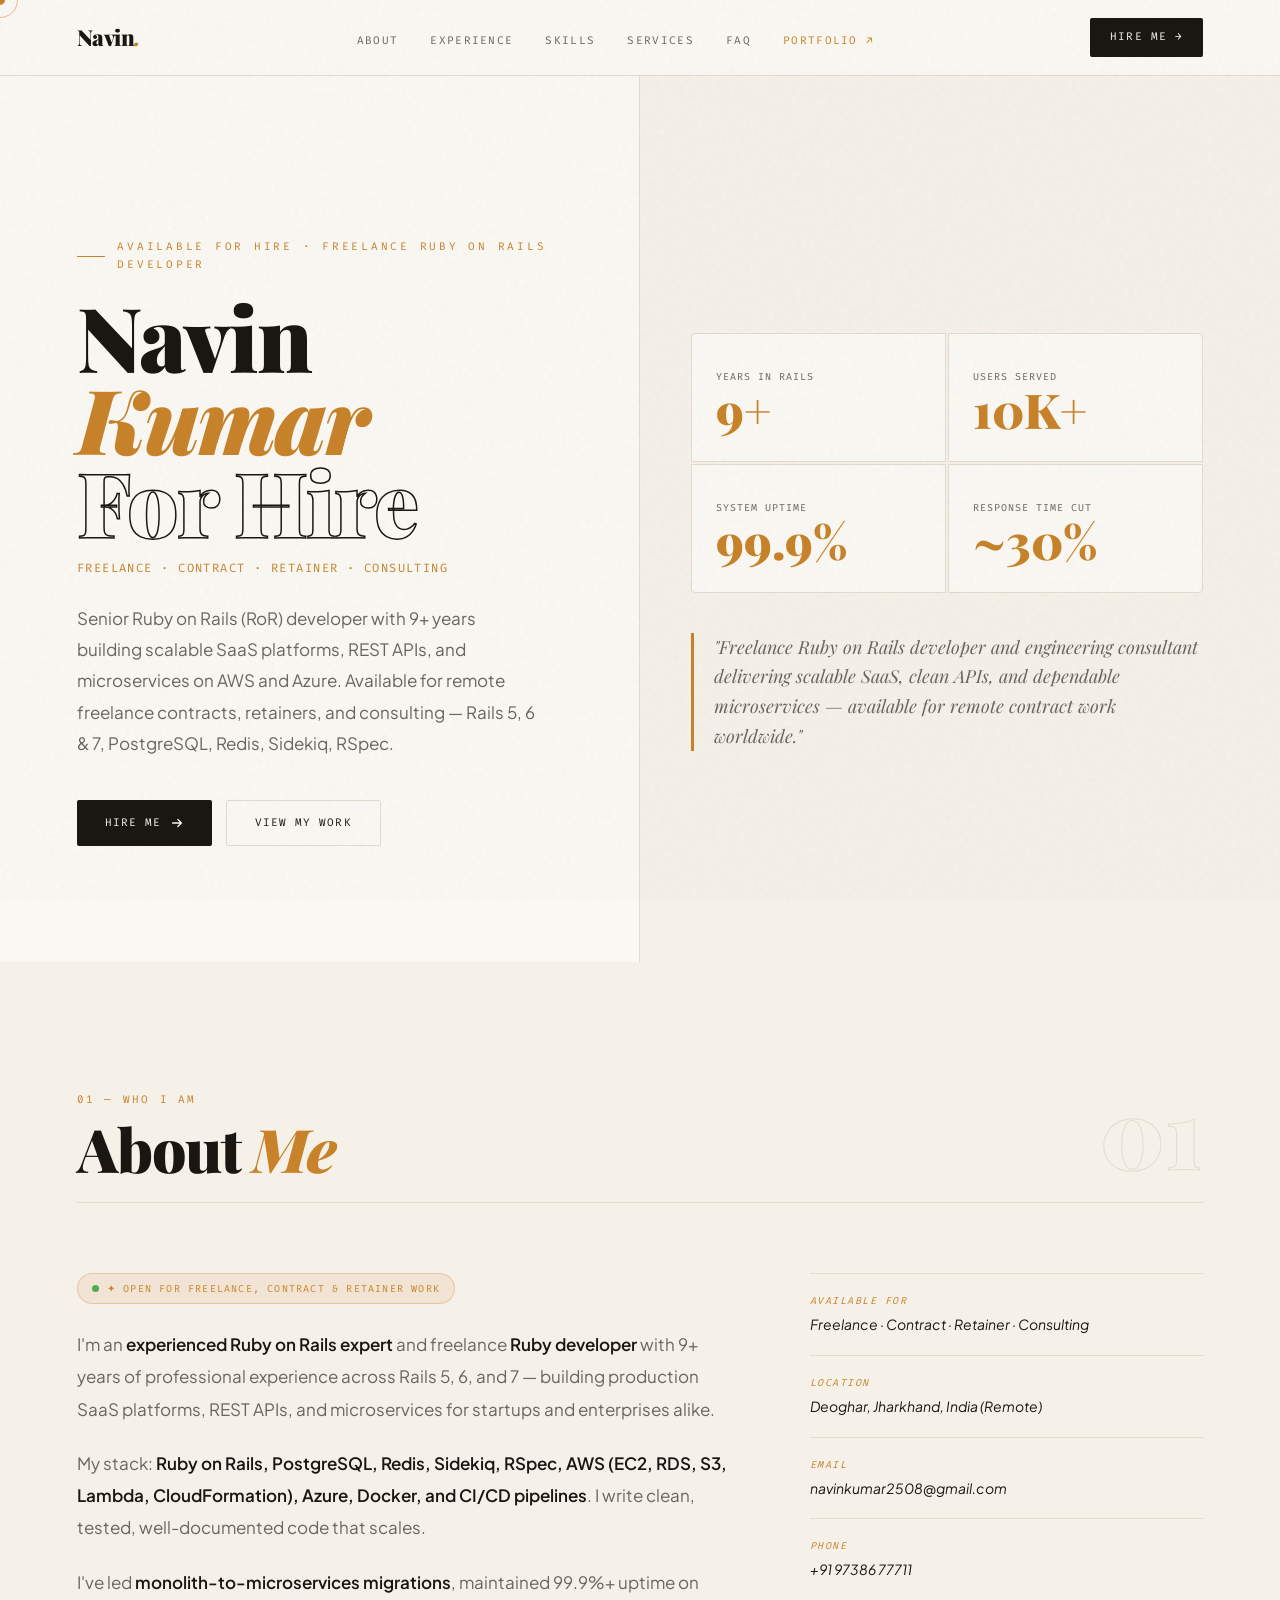
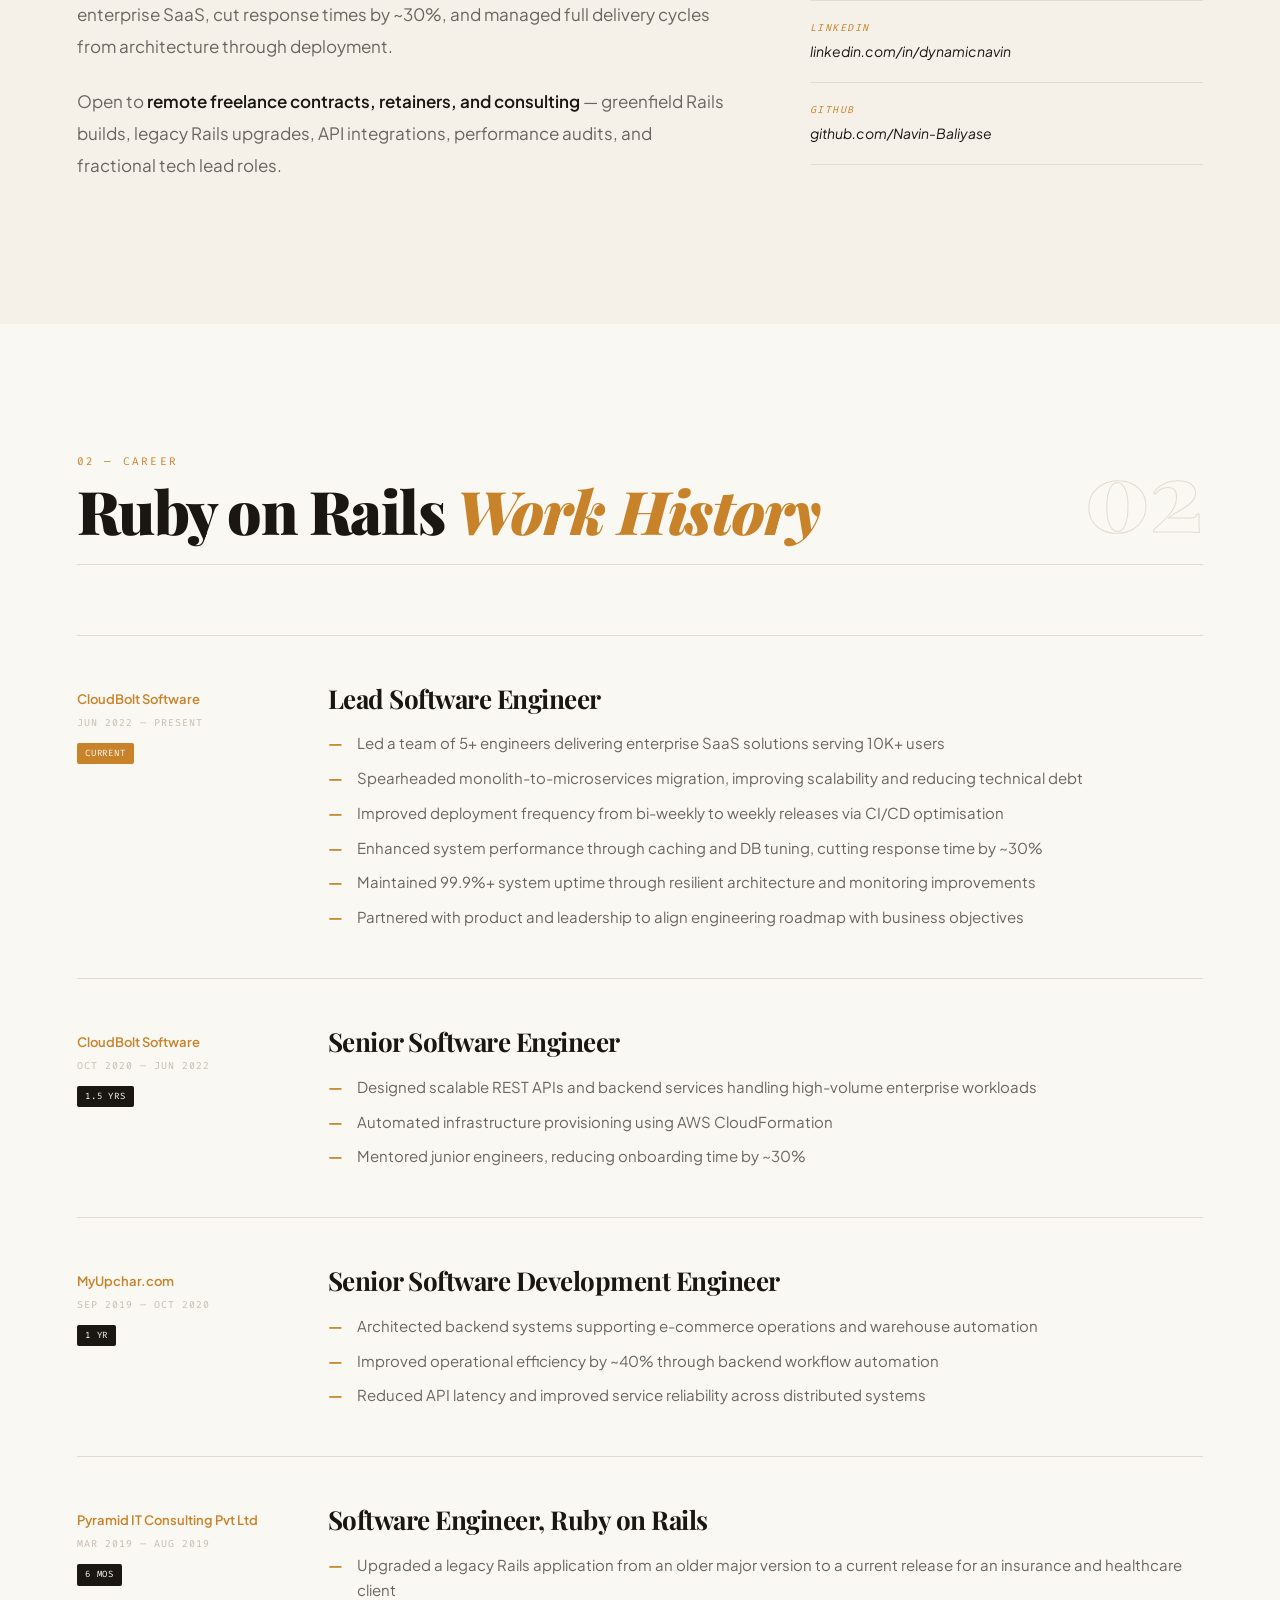
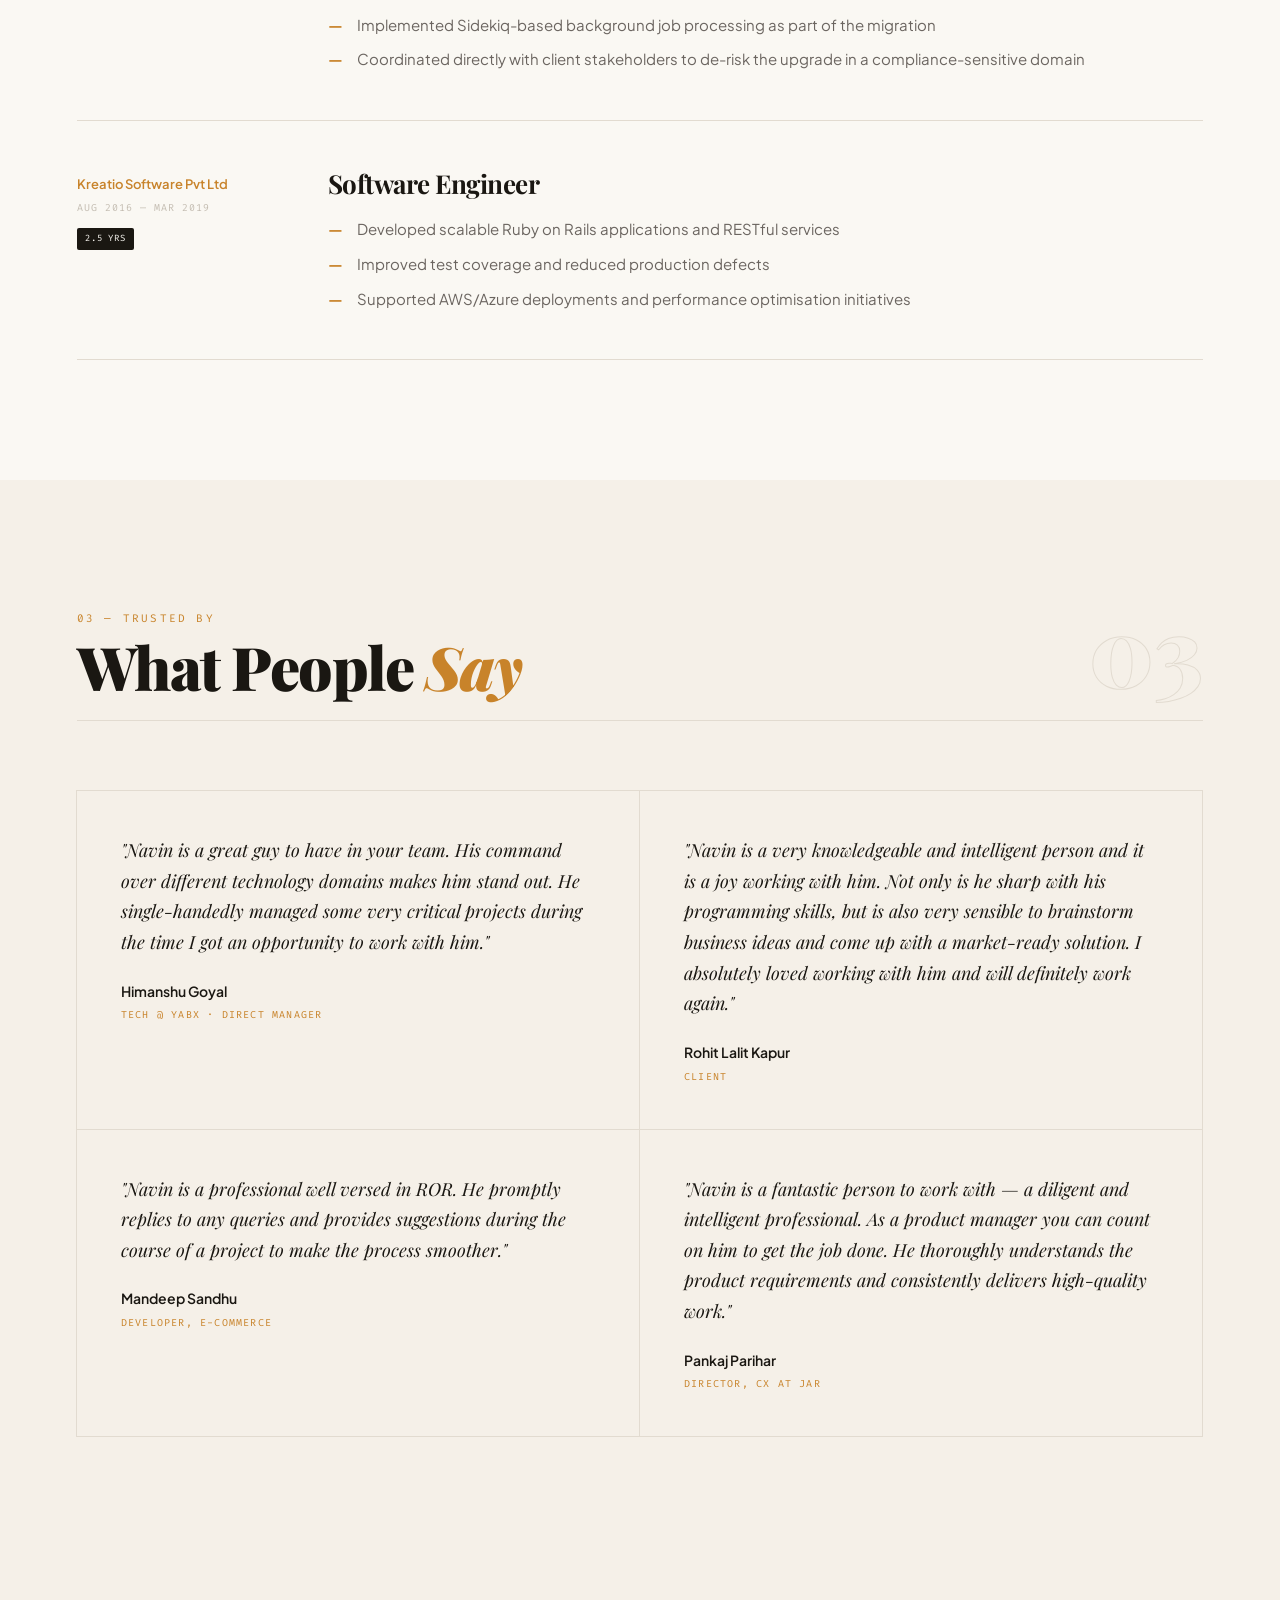
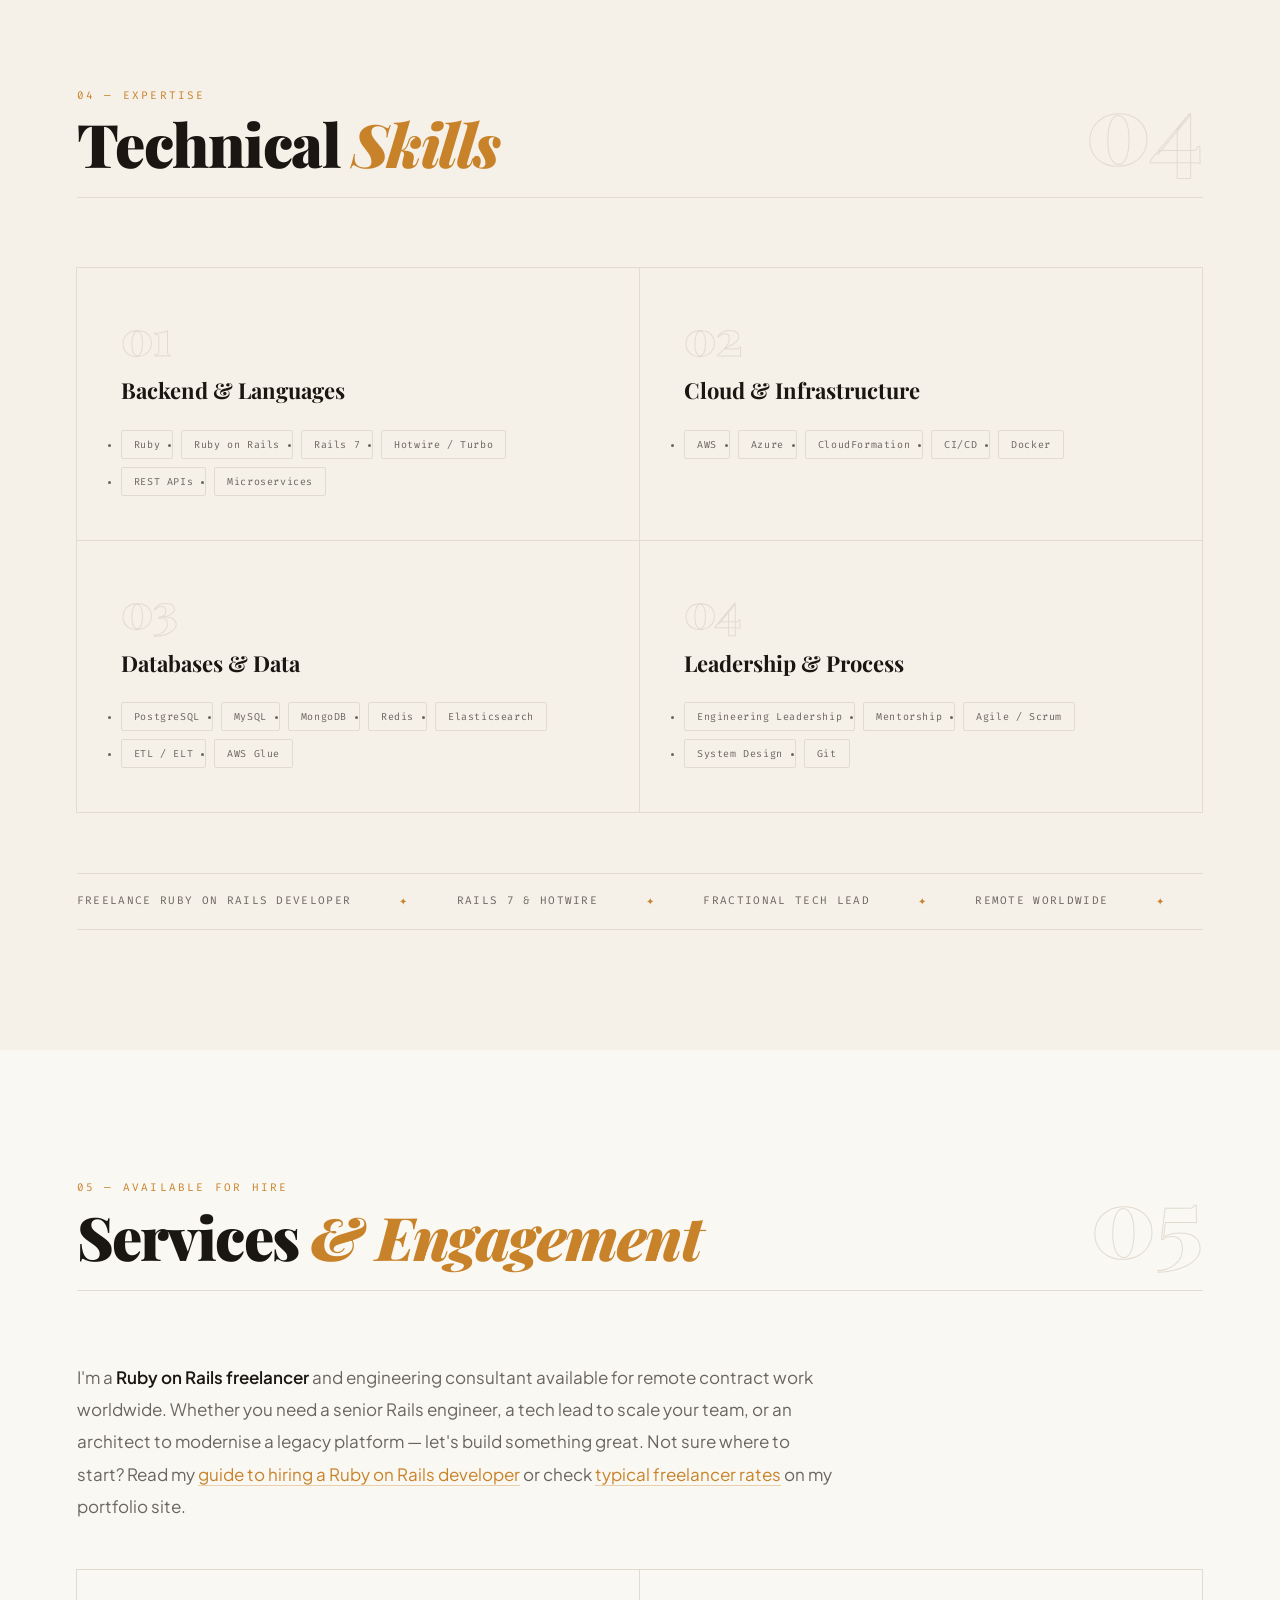
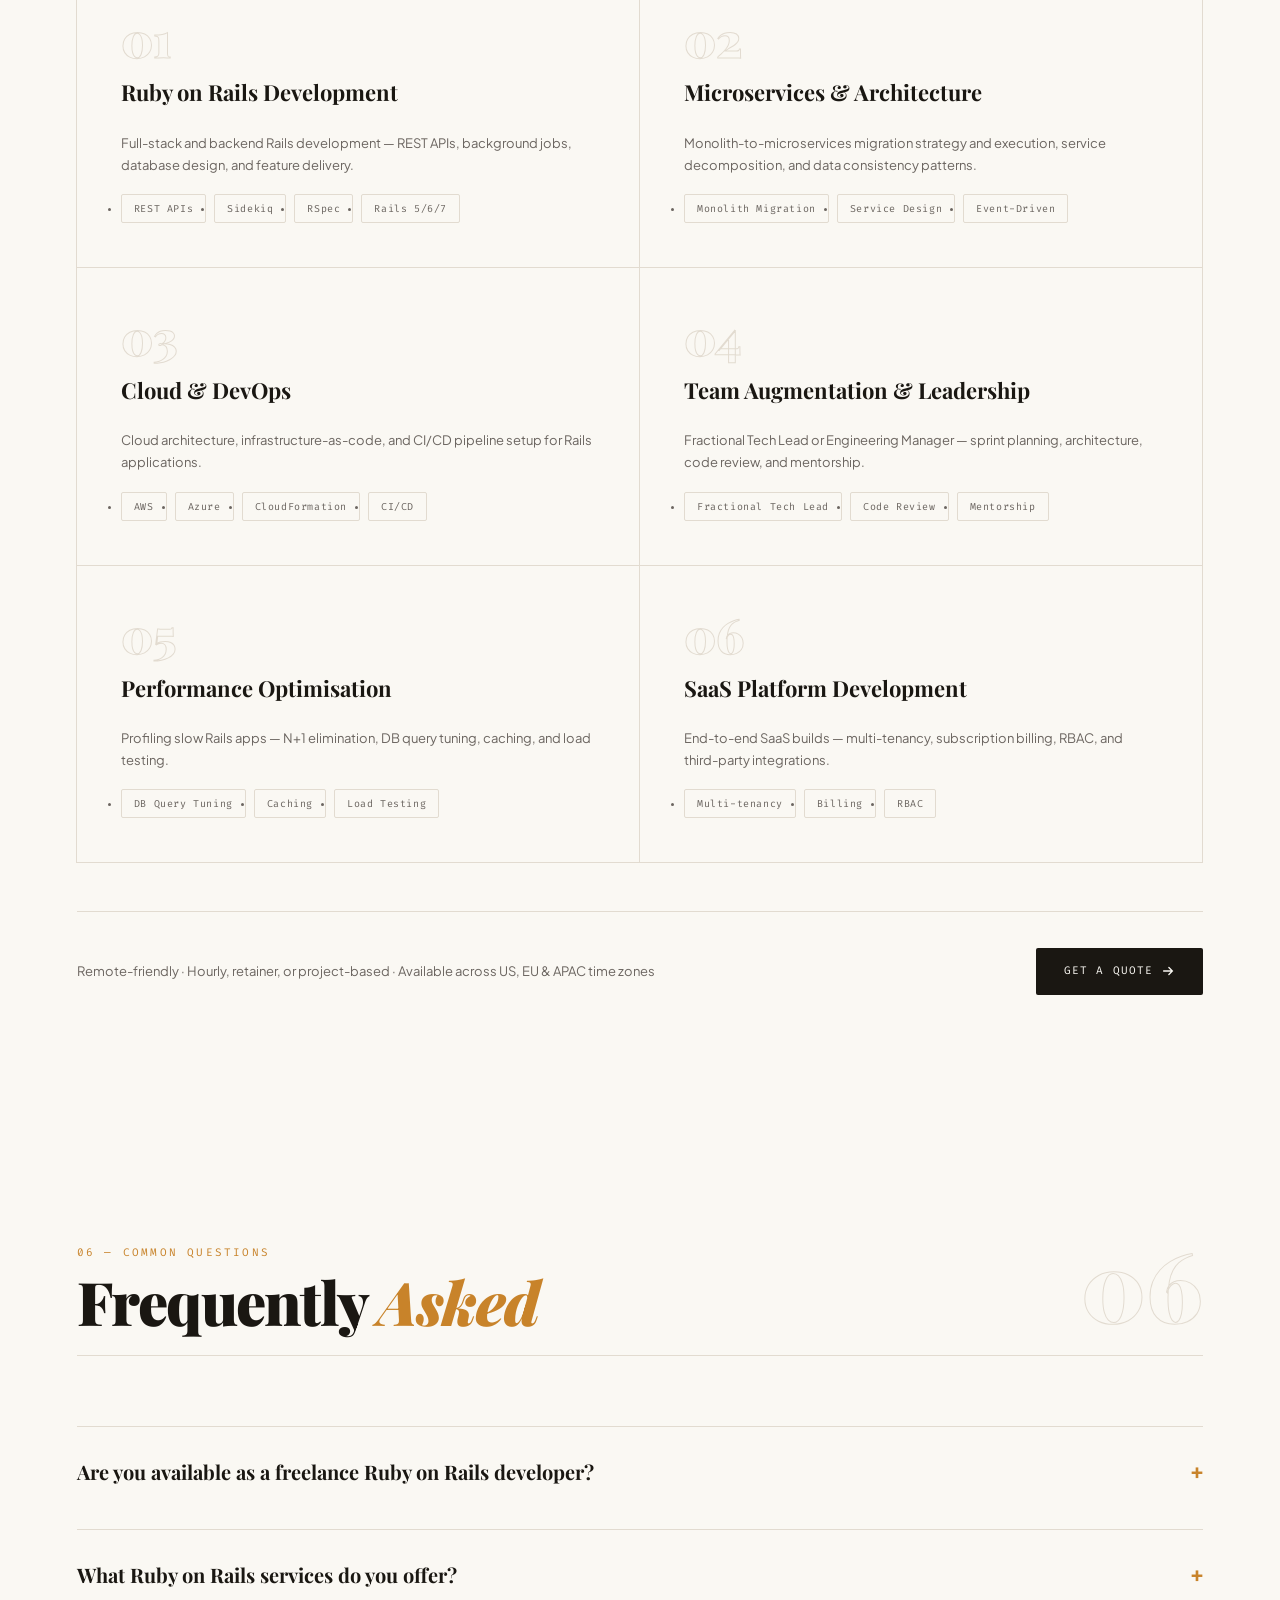
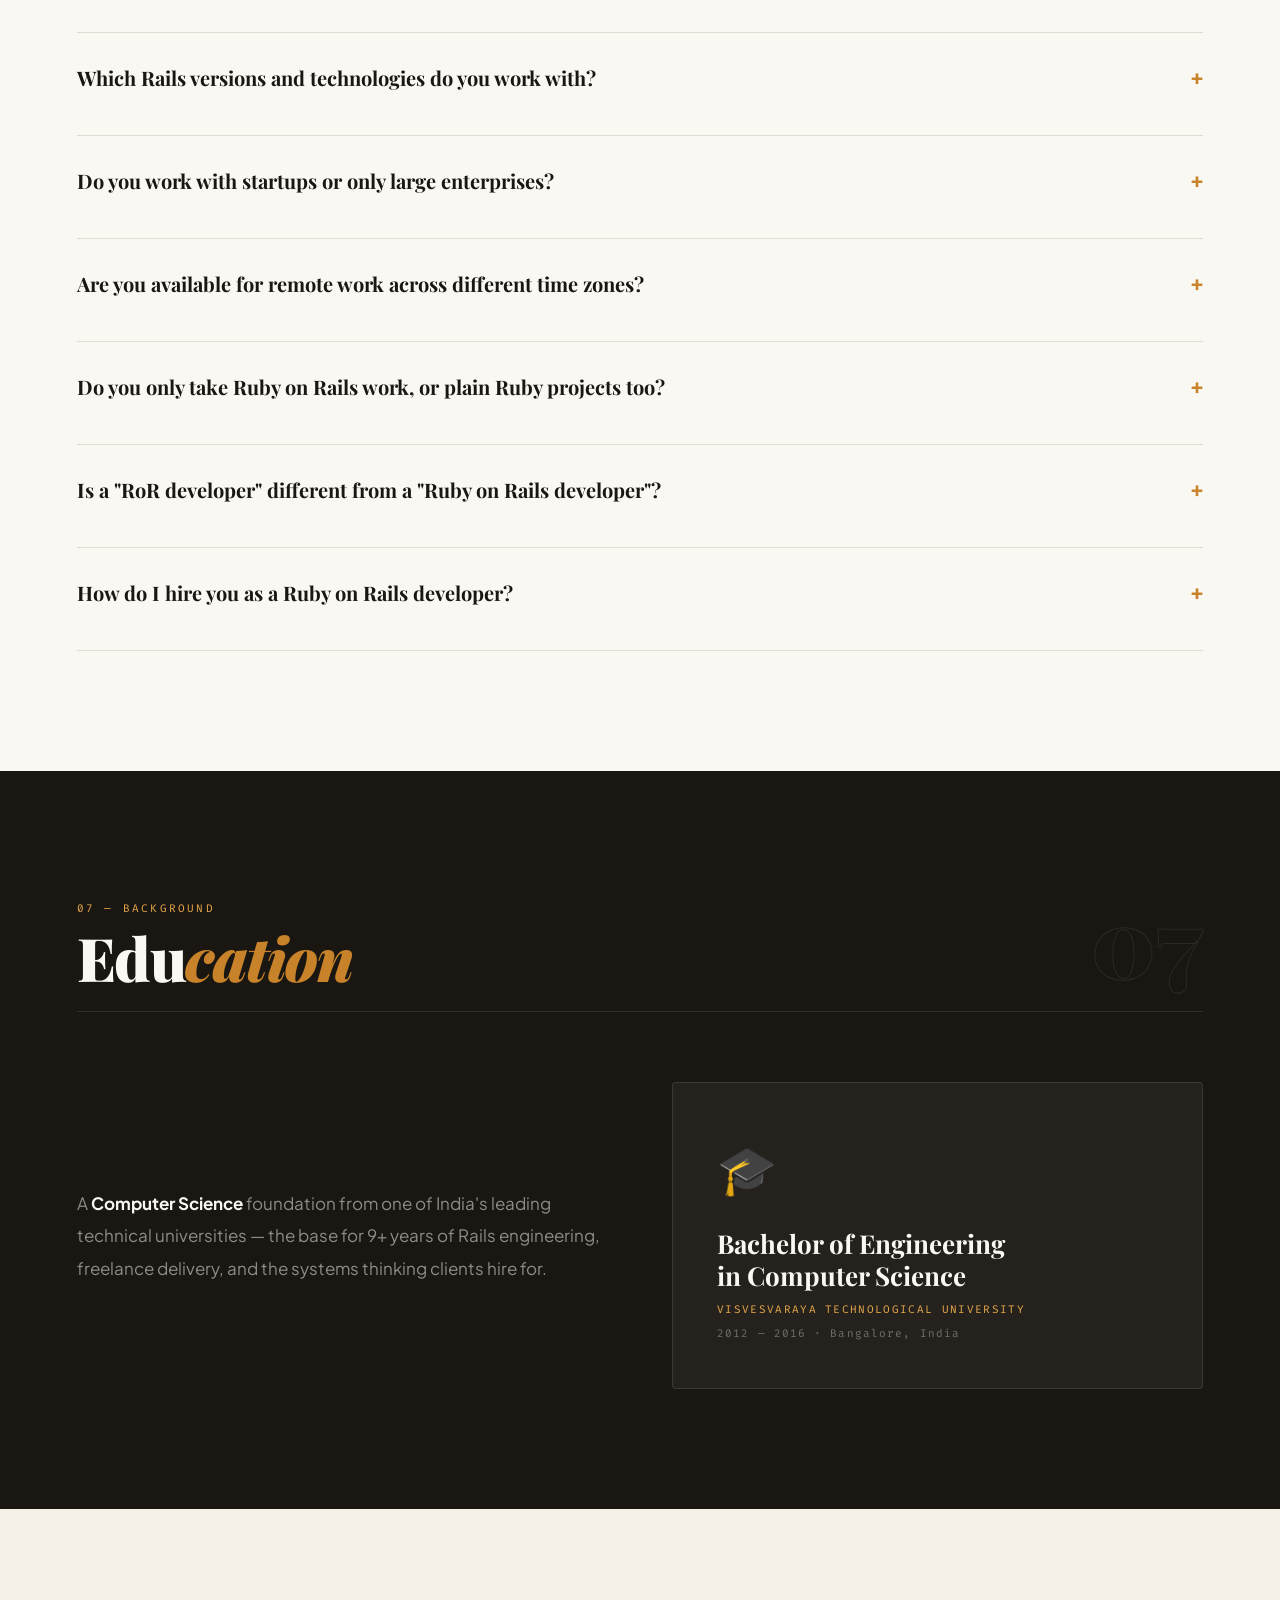
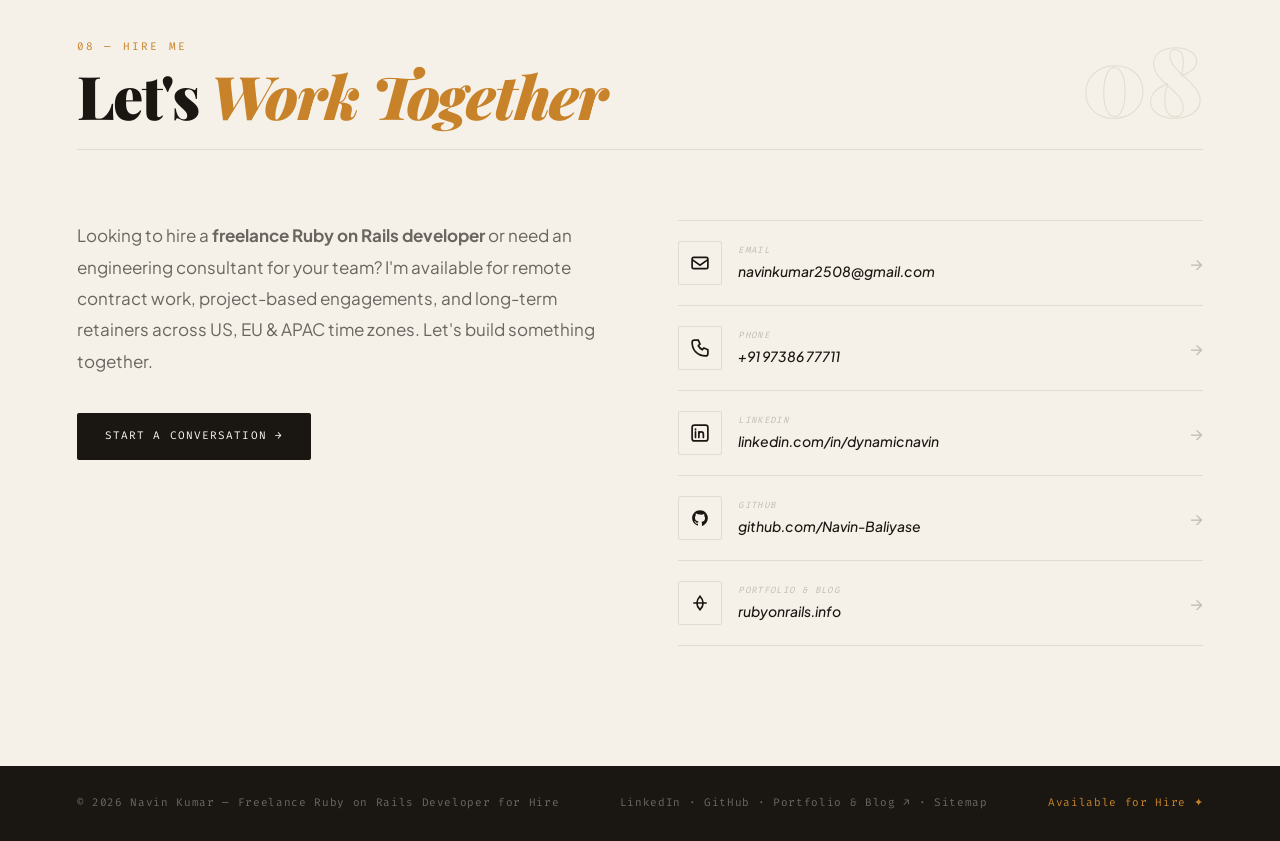
==== commit f7c6cbda: "Close keyword gaps for explicitly targeted search terms Same gap, same fix as rubyonrails.info: "rub" ====
--- a/index.html
+++ b/index.html
@@ -145,8 +145,8 @@
         "url": "https://rubyonrails.tech/",
         "inLanguage": "en-US",
         "mainEntity": { "@id": "https://rubyonrails.tech/#person" },
-        "datePublished": "2025-01-01",
-        "dateModified": "2026-03-03",
+        "dateCreated": "2025-08-07",
+        "dateModified": "2026-08-08",
         "breadcrumb": { "@id": "https://rubyonrails.tech/#breadcrumb" }
       },
 
@@ -198,6 +198,11 @@
             "@type": "Question",
             "name": "Do you only take Ruby on Rails work, or plain Ruby projects too?",
             "acceptedAnswer": { "@type": "Answer", "text": "Both. I'm a Ruby developer first — Rails is the framework I use most, but I also take on plain Ruby work: CLI tools, background-processing scripts, gem development, and backend services that don't need a full Rails stack. If your project is Ruby but not Rails, I'm still a fit." }
+          },
+          {
+            "@type": "Question",
+            "name": "Is a \"RoR developer\" different from a \"Ruby on Rails developer\"?",
+            "acceptedAnswer": { "@type": "Answer", "text": "No — RoR is simply shorthand for Ruby on Rails. Whether you search for a RoR developer, a RoR freelancer, or a Ruby on Rails developer for hire, you're looking for the same skill set, and I fit all three." }
           },
           {
             "@type": "Question",
@@ -740,7 +745,7 @@
             <div class="available-badge">✦ Open for freelance, contract &amp; retainer work</div>
 
             <p>
-              I'm an <strong>experienced freelance Ruby on Rails developer</strong> and
+              I'm an <strong>experienced Ruby on Rails expert</strong> and freelance
               <strong>Ruby developer</strong> with 9+ years of professional experience across
               Rails 5, 6, and 7 — building production SaaS platforms, REST APIs, and
               microservices for startups and enterprises alike.
@@ -1041,7 +1046,7 @@
 
         <div class="about-body" style="margin-bottom: clamp(32px,5vw,48px); max-width: 760px;">
           <p>
-            I'm a <strong>Rails freelancer</strong> and engineering
+            I'm a <strong>Ruby on Rails freelancer</strong> and engineering
             consultant available for remote contract work worldwide. Whether you need
             a senior Rails engineer, a tech lead to scale your team, or an architect
             to modernise a legacy platform — let's build something great. Not sure
@@ -1187,6 +1192,13 @@
             <p class="faq-q" itemprop="name" tabindex="0">Do you only take Ruby on Rails work, or plain Ruby projects too?</p>
             <div class="faq-a" itemscope itemprop="acceptedAnswer" itemtype="https://schema.org/Answer">
               <p itemprop="text">Both. I'm a Ruby developer first — Rails is the framework I use most, but I also take on plain Ruby work: CLI tools, background-processing scripts, gem development, and backend services that don't need a full Rails stack. If your project is Ruby but not Rails, I'm still a fit.</p>
+            </div>
+          </div>
+
+          <div class="faq-item will-animate" itemscope itemprop="mainEntity" itemtype="https://schema.org/Question">
+            <p class="faq-q" itemprop="name" tabindex="0">Is a "RoR developer" different from a "Ruby on Rails developer"?</p>
+            <div class="faq-a" itemscope itemprop="acceptedAnswer" itemtype="https://schema.org/Answer">
+              <p itemprop="text">No — RoR is simply shorthand for Ruby on Rails. Whether you search for a RoR developer, a RoR freelancer, or a Ruby on Rails developer for hire, you're looking for the same skill set, and I fit all three.</p>
             </div>
           </div>
 
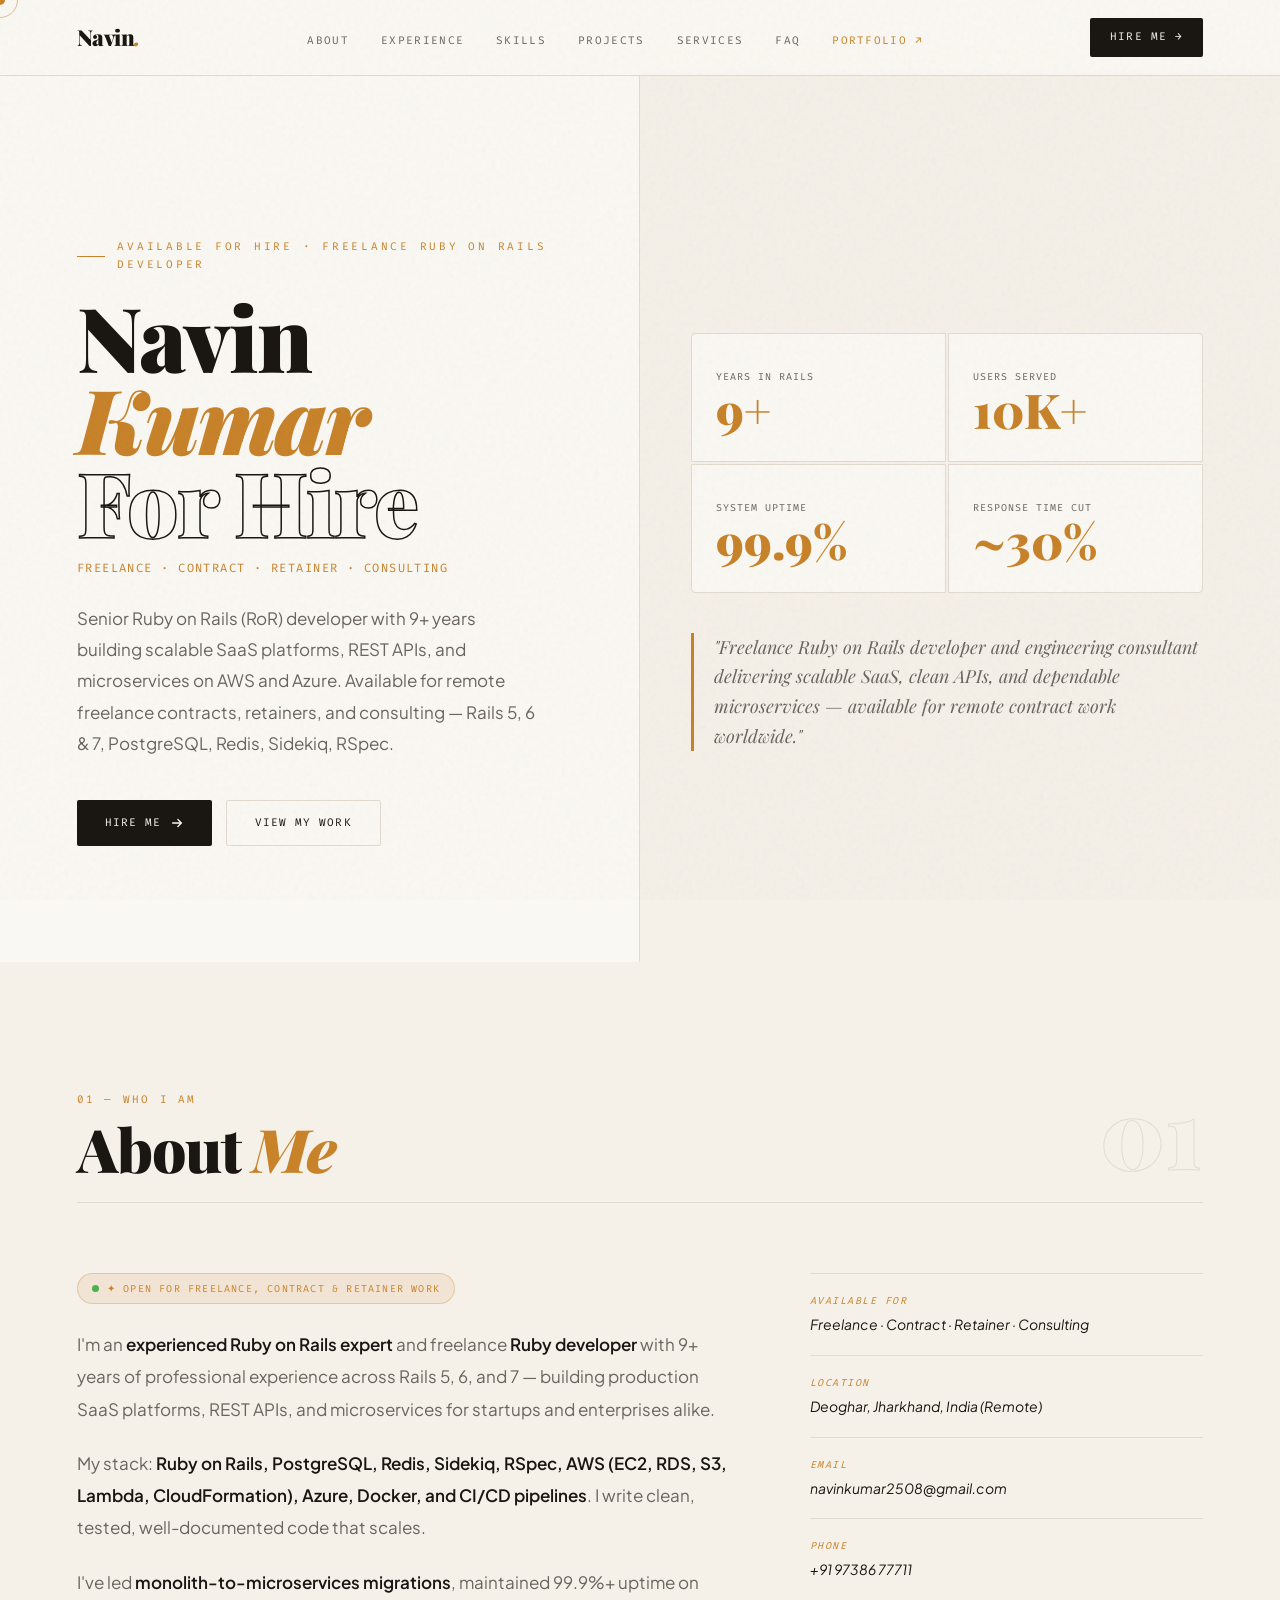
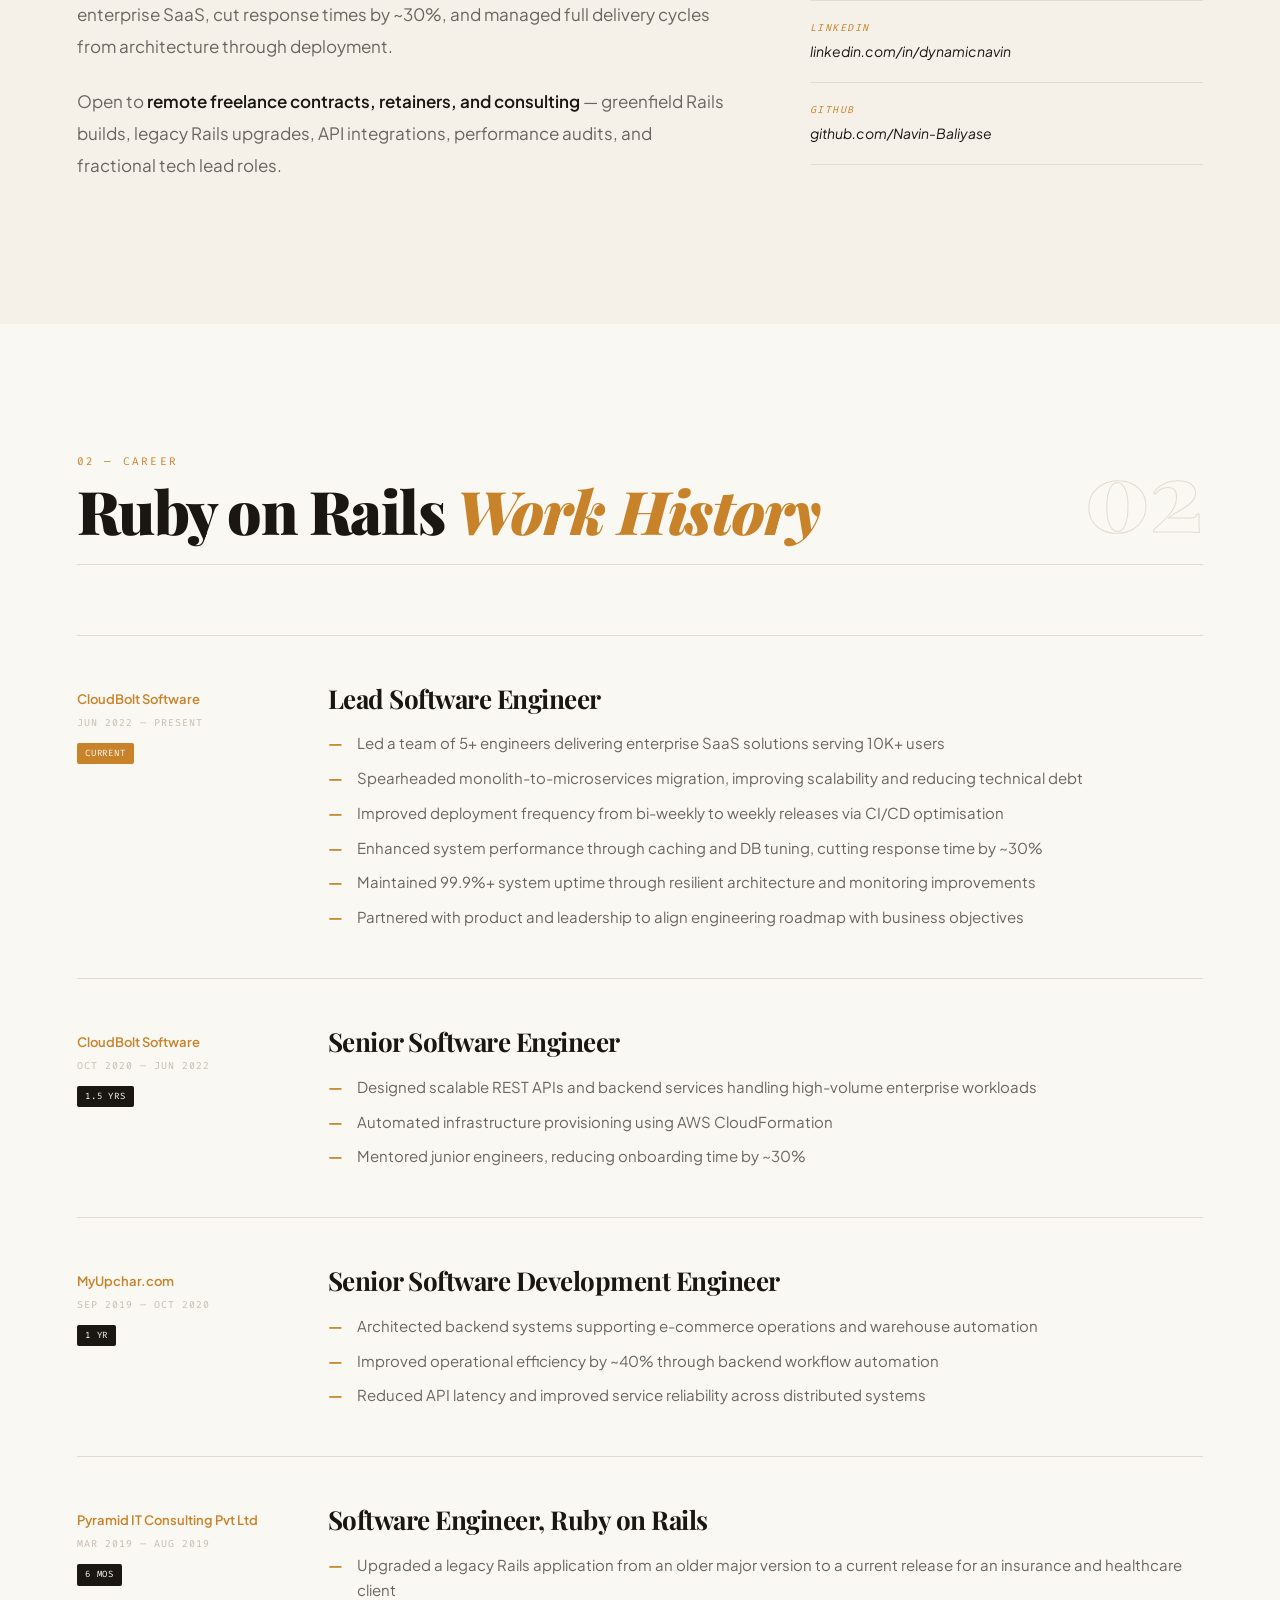
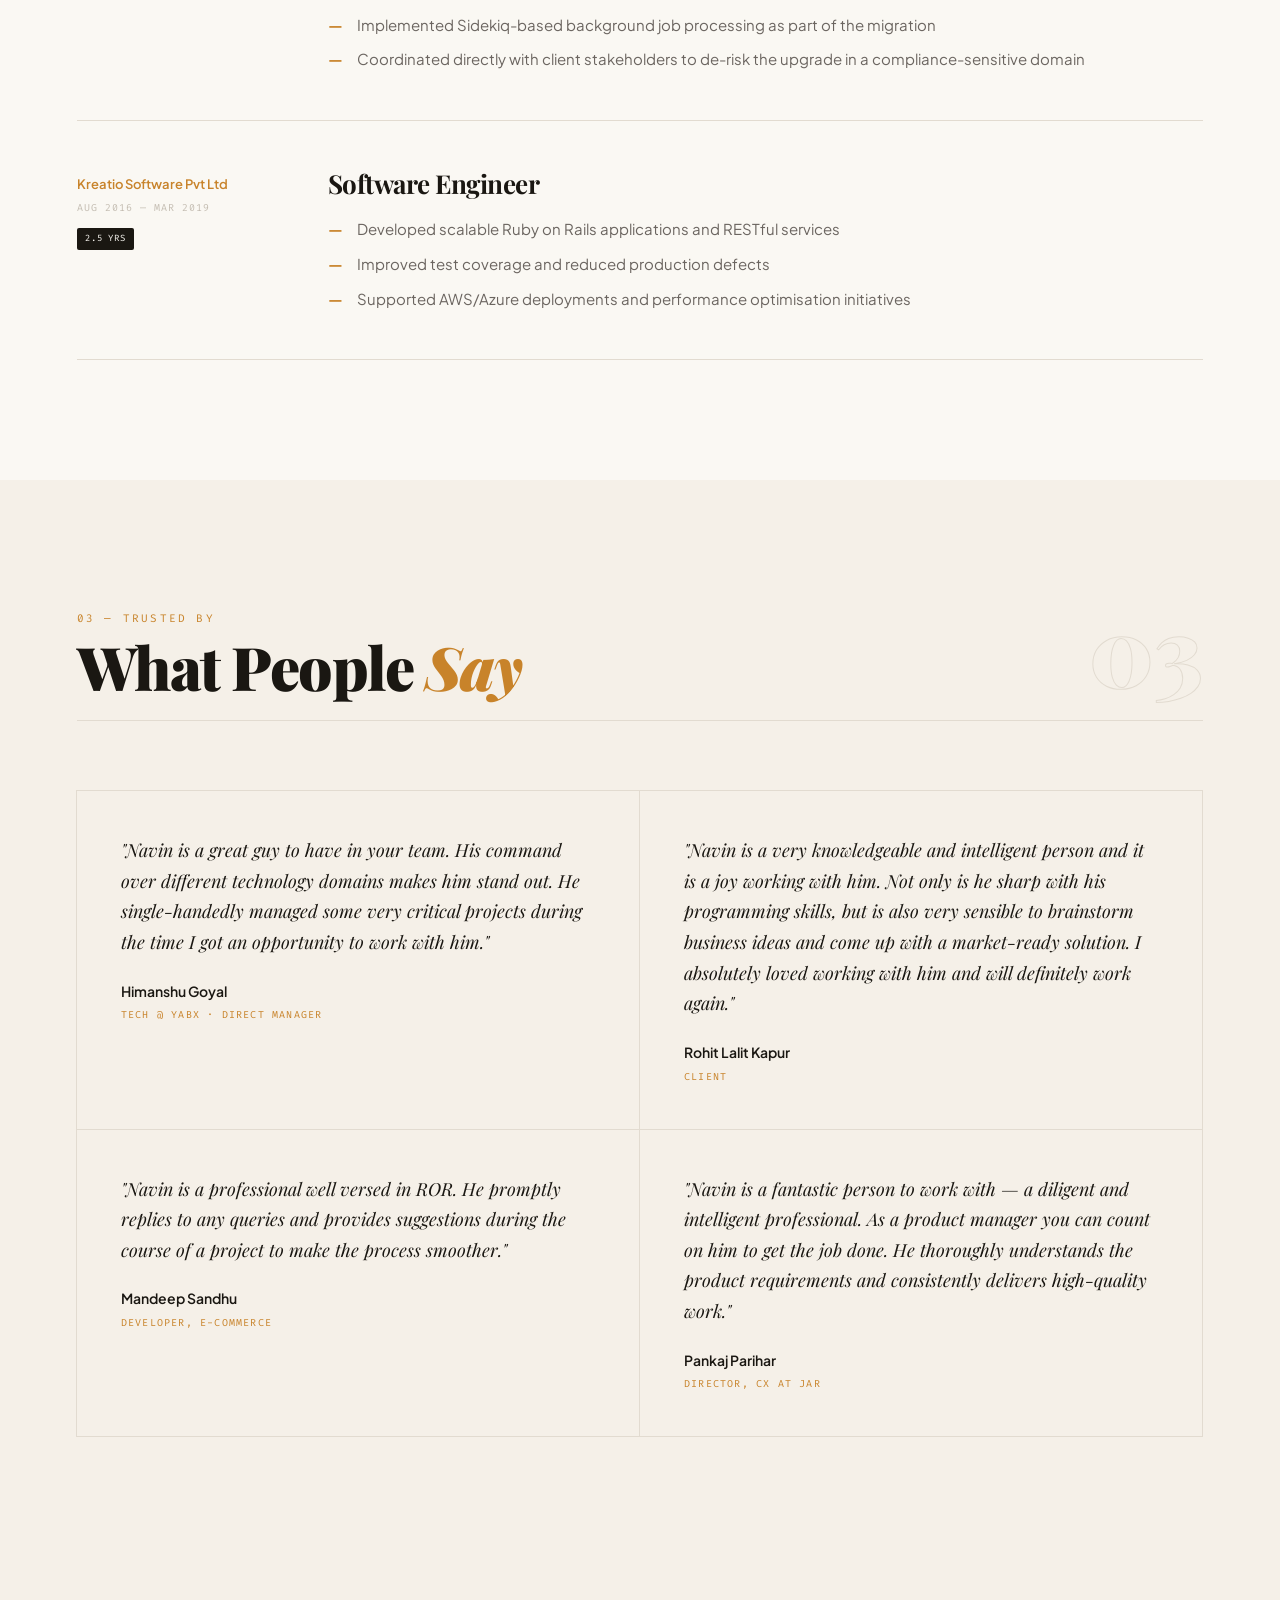
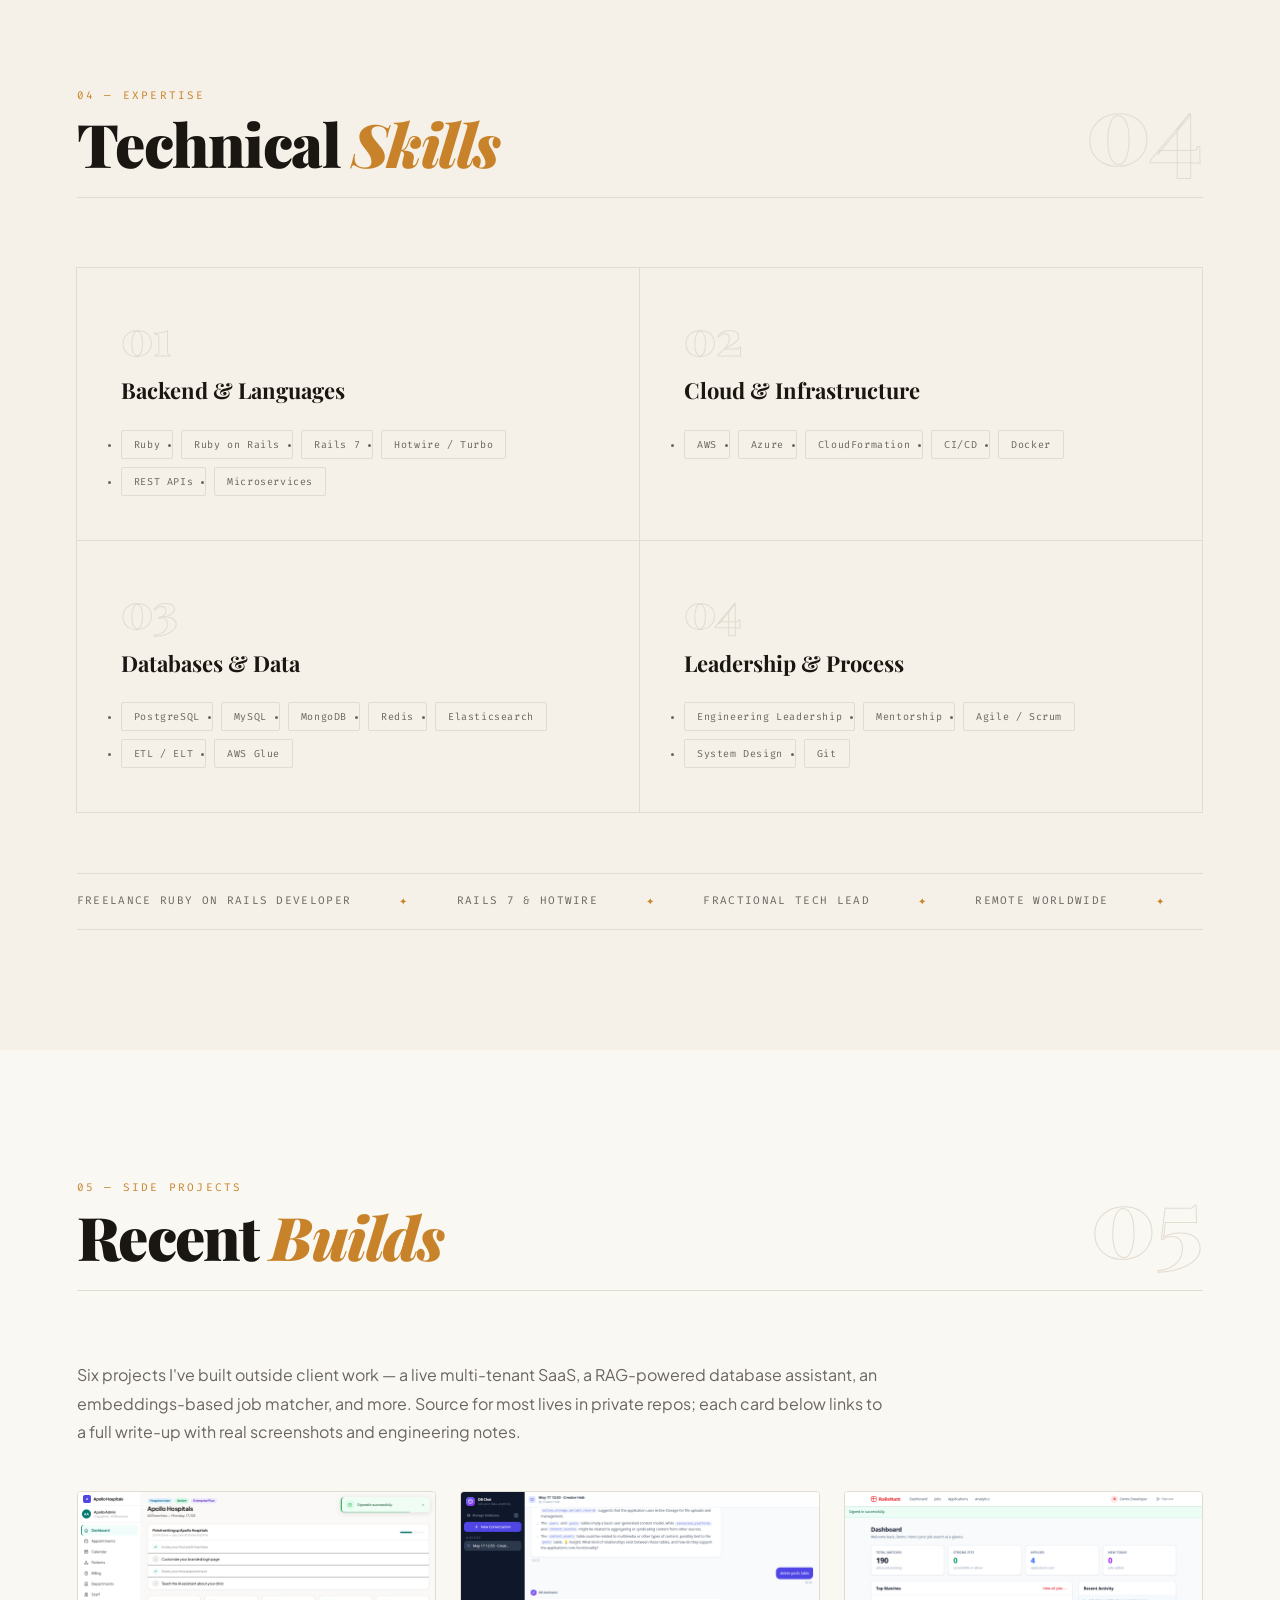
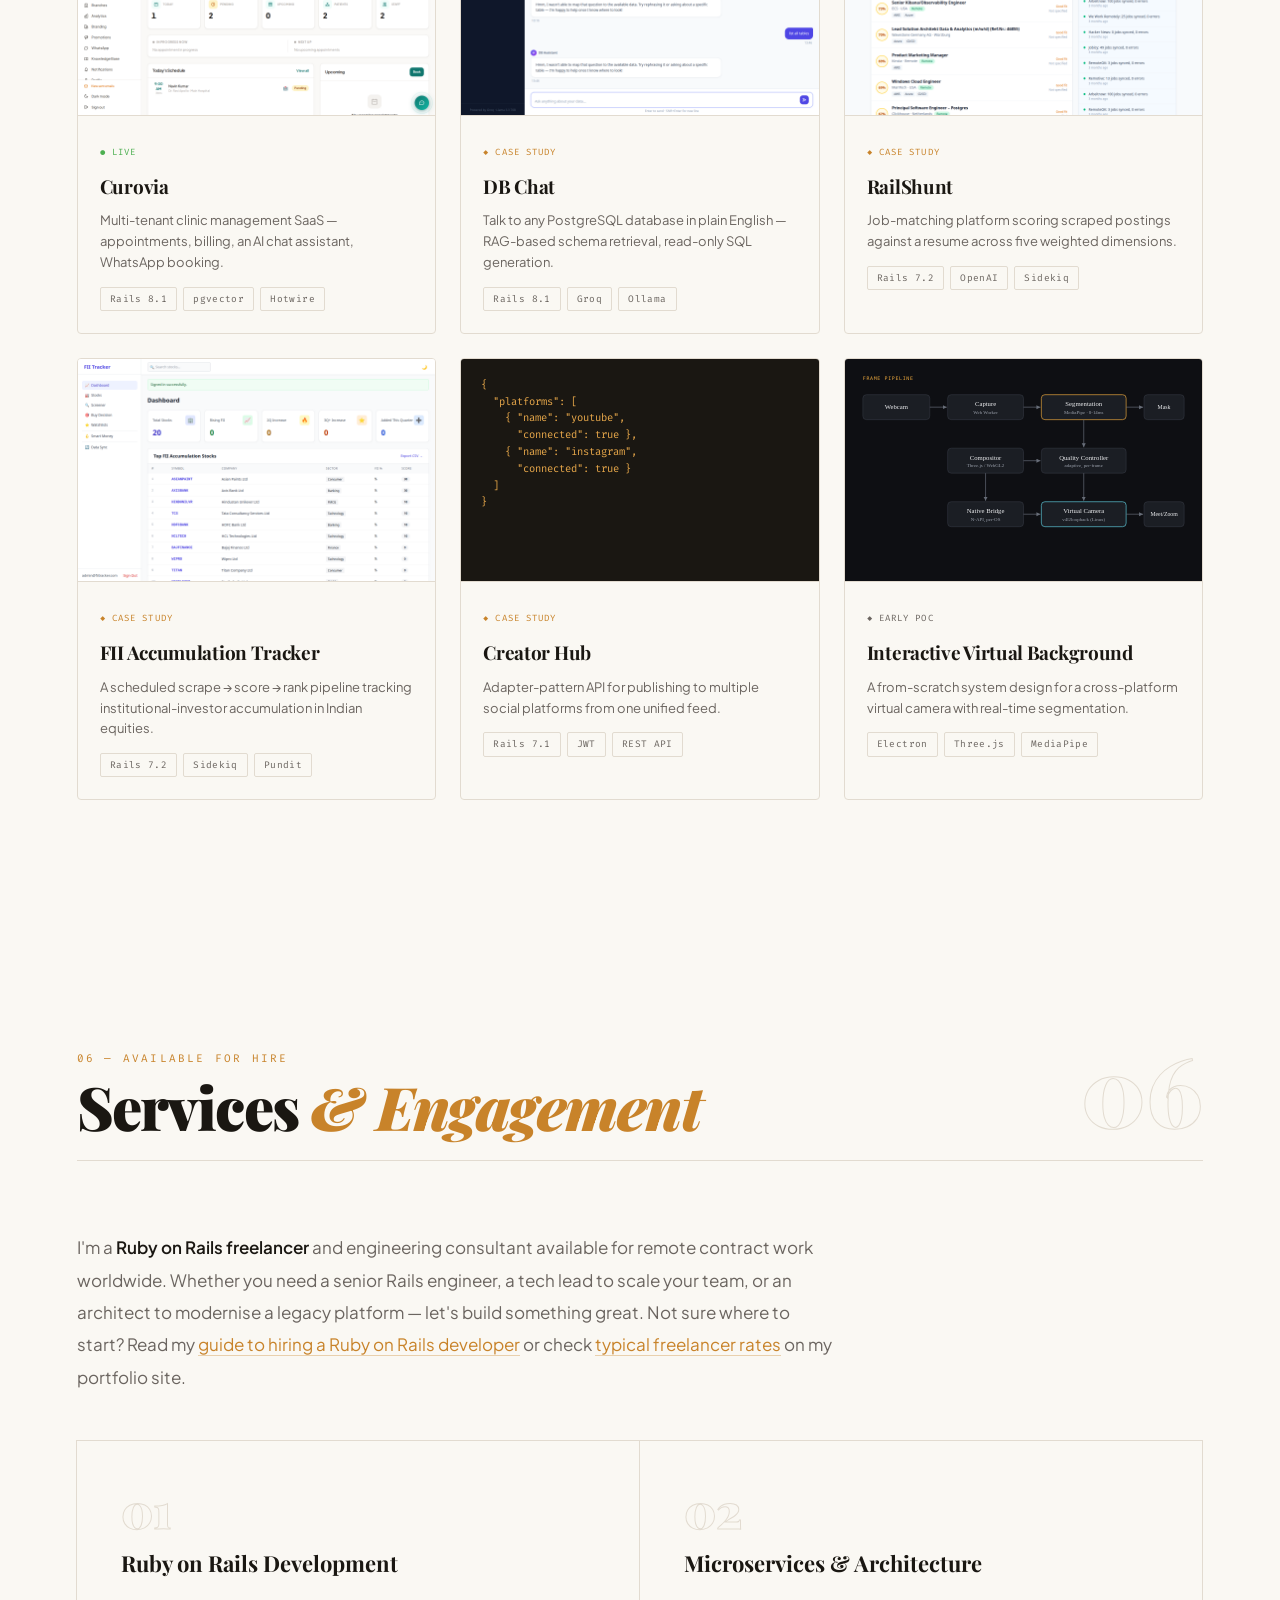
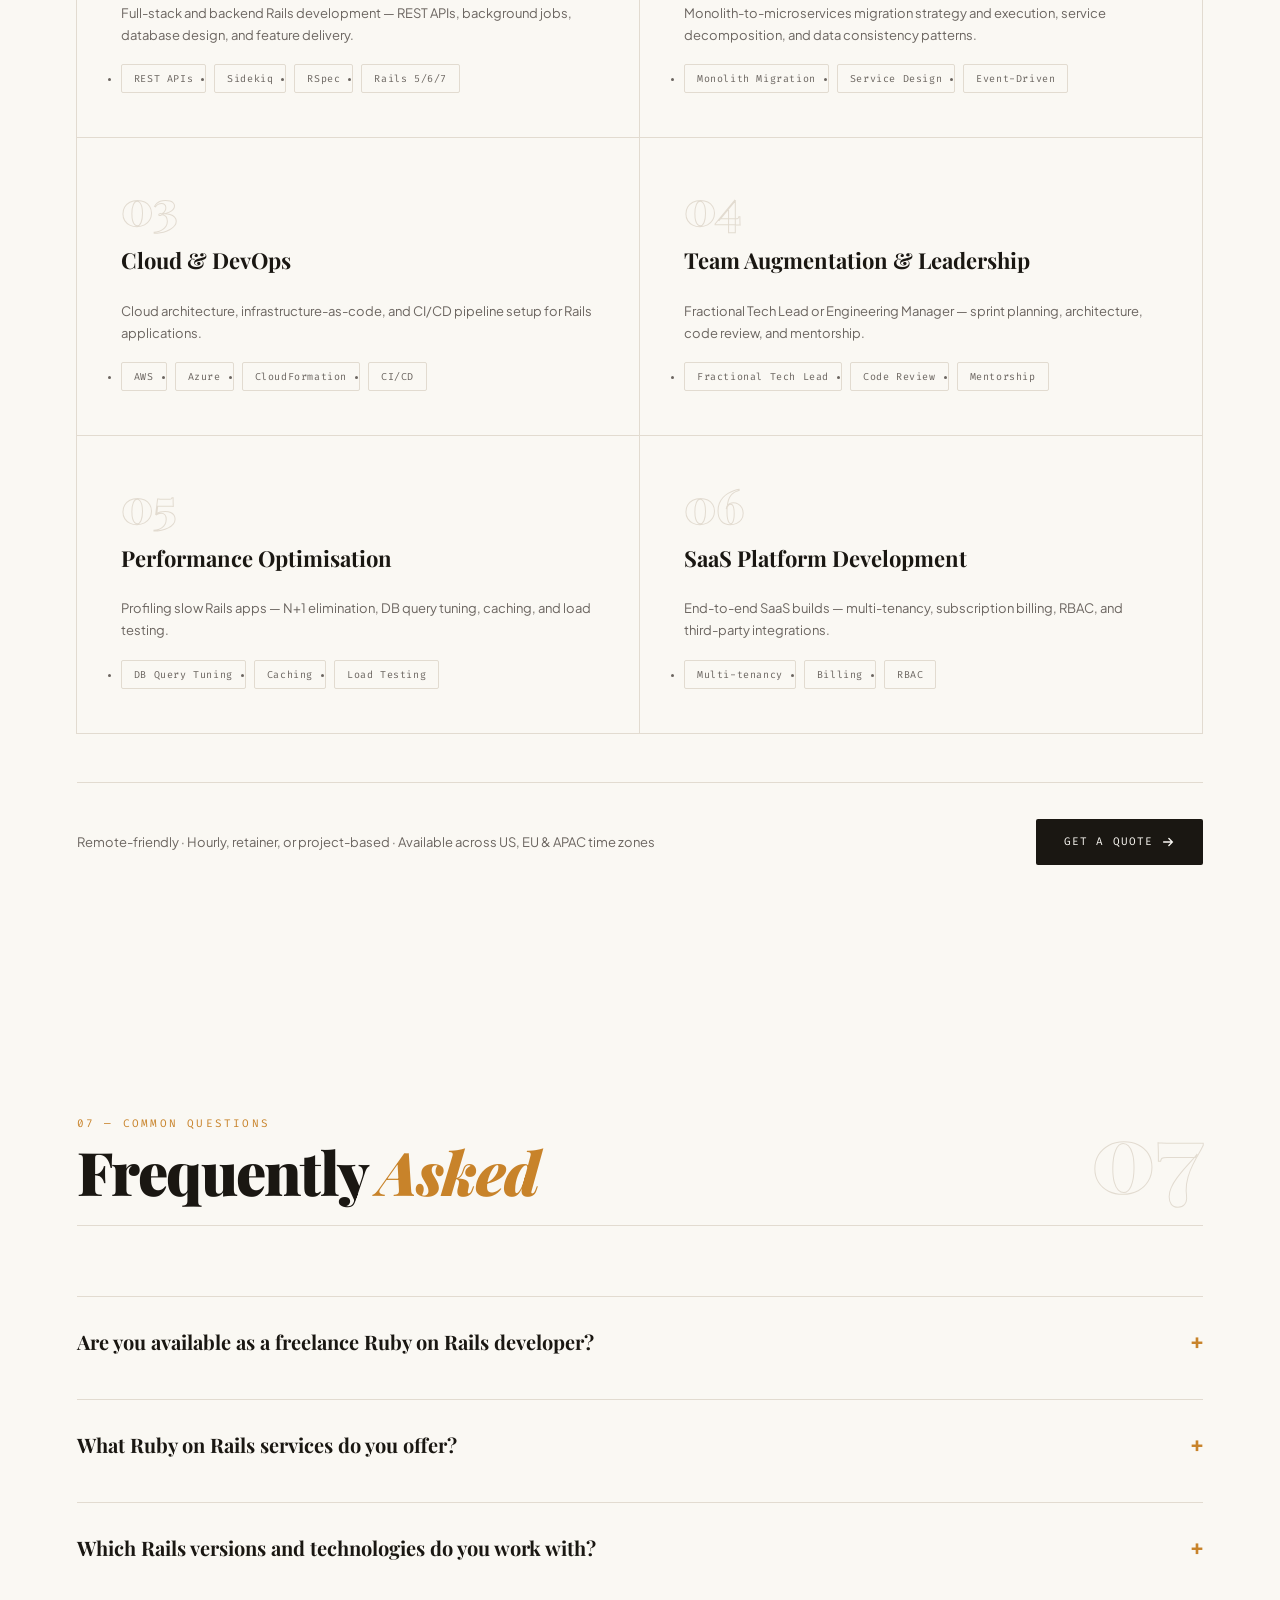
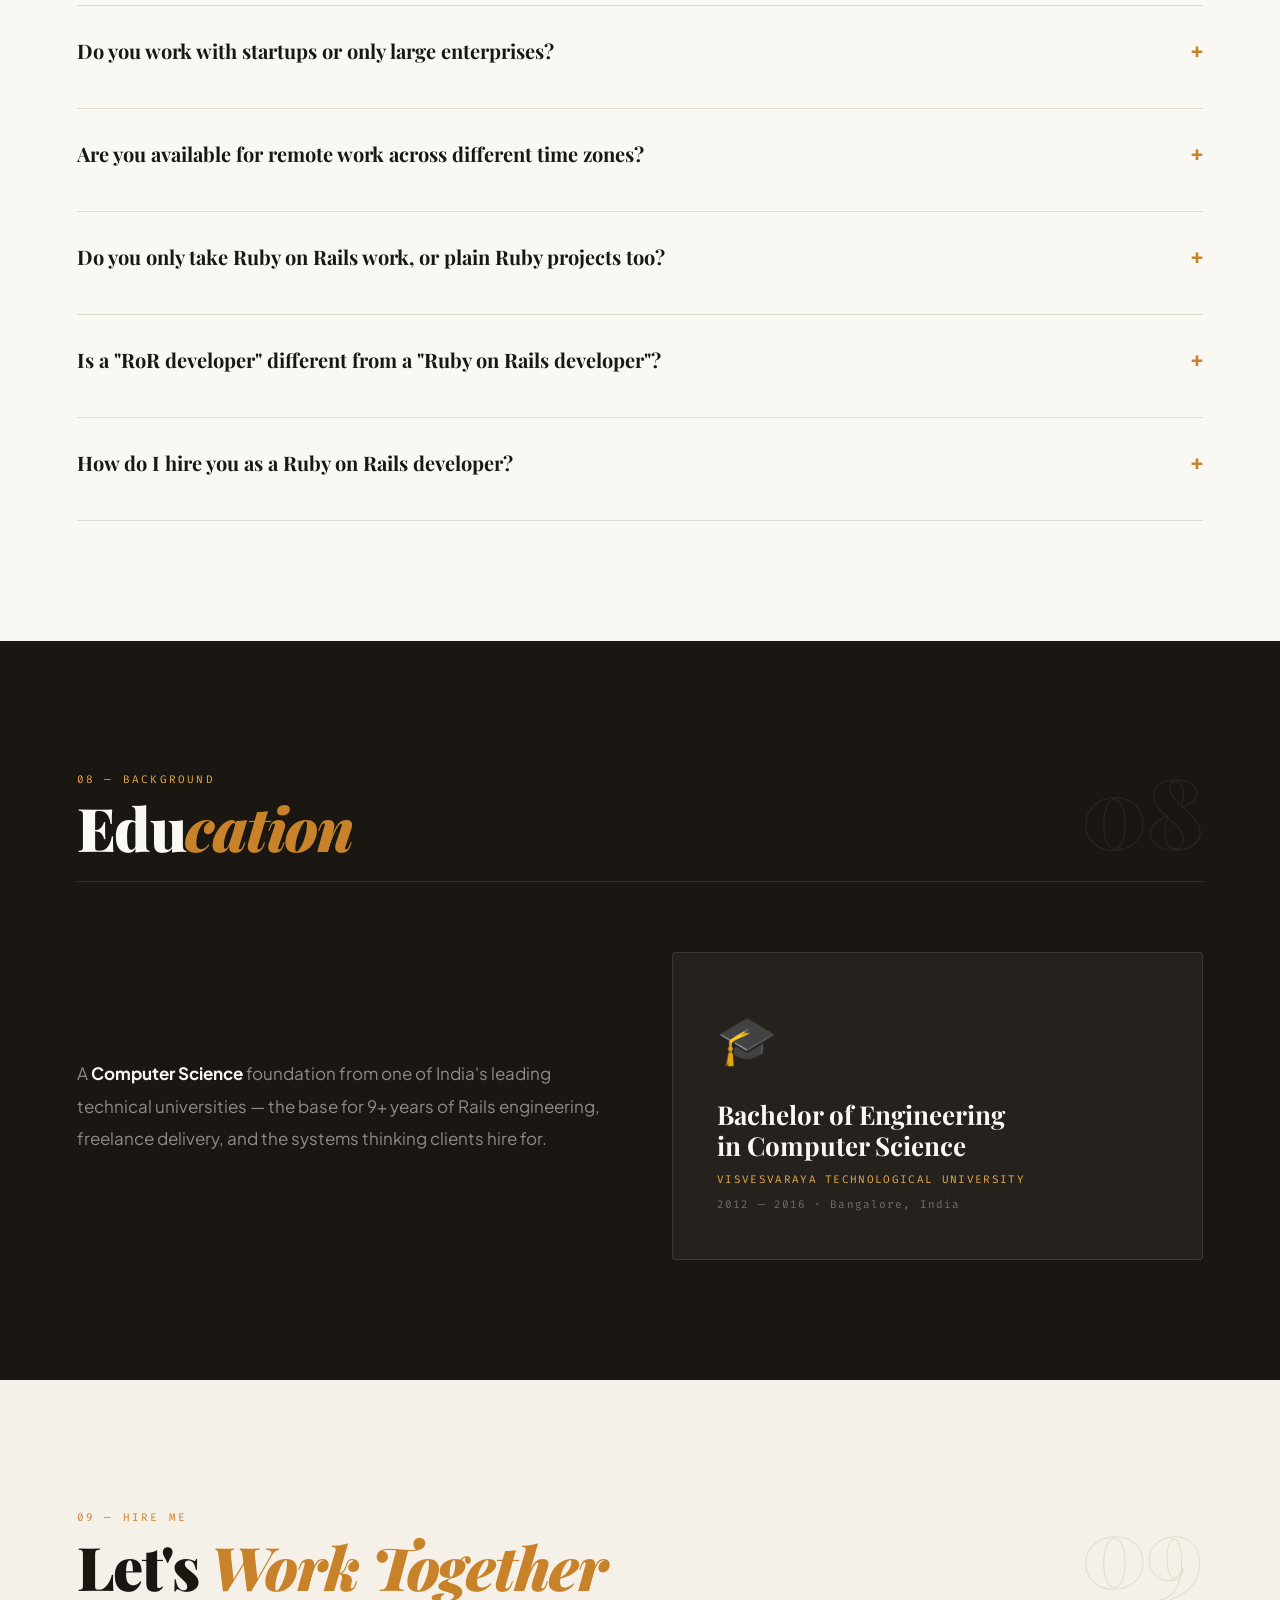
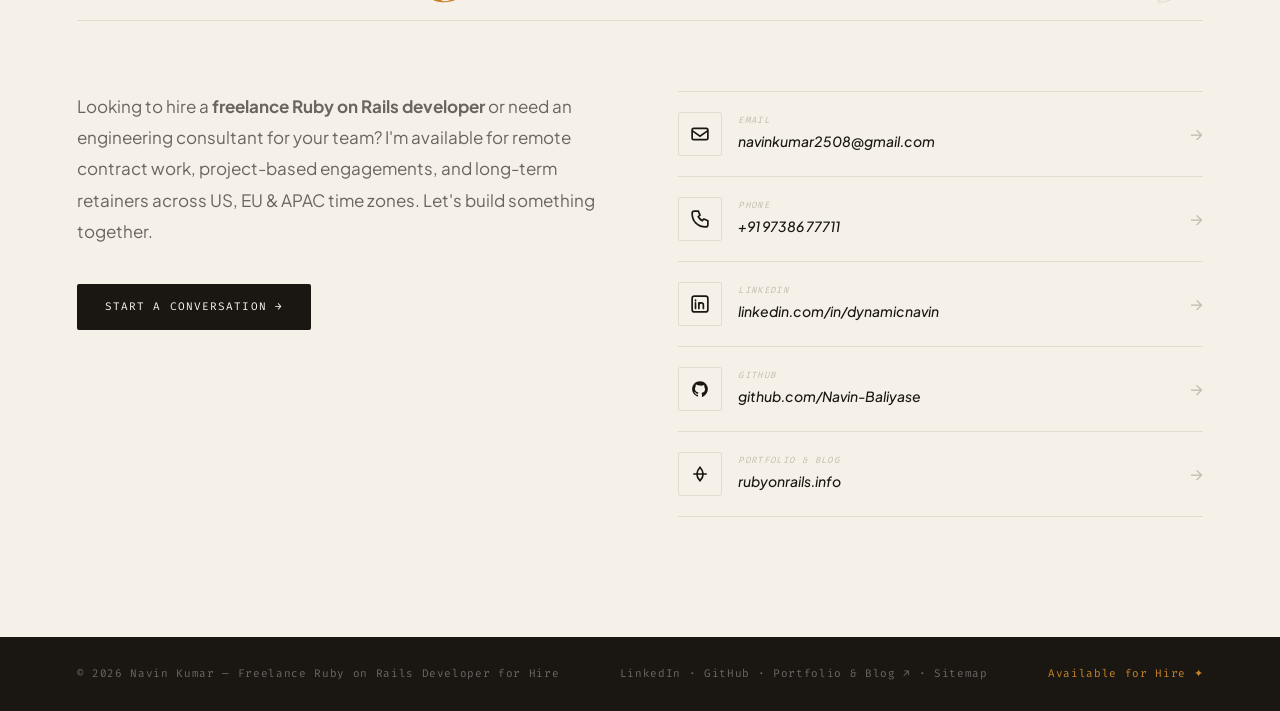
==== commit 5b29a406: "Add a Projects section with 6 case-study pages New "Recent Builds" section (05) on the main page, ma" ====
--- a/index.html
+++ b/index.html
@@ -145,8 +145,8 @@
         "url": "https://rubyonrails.tech/",
         "inLanguage": "en-US",
         "mainEntity": { "@id": "https://rubyonrails.tech/#person" },
-        "dateCreated": "2025-08-07",
-        "dateModified": "2026-08-08",
+        "dateCreated": "2025-08-07T00:00:00+05:30",
+        "dateModified": "2026-08-08T00:00:00+05:30",
         "breadcrumb": { "@id": "https://rubyonrails.tech/#breadcrumb" }
       },
 
@@ -546,6 +546,33 @@
     .marquee-item::after { content: '✦'; color: var(--amber); font-size: 10px; }
     @keyframes marquee { to { transform: translateX(-50%); } }
 
+    /* ═══ Projects ═══ */
+    .proj-intro { font-family: var(--sans); font-size: clamp(14px,1.5vw,16px); color: var(--mid); line-height: 1.8; max-width: 68ch; margin-bottom: 44px; }
+    .proj-grid { display: grid; grid-template-columns: repeat(3, 1fr); gap: 24px; }
+    .proj-card {
+      display: block; text-decoration: none; color: var(--ink);
+      border: 1px solid var(--border); border-radius: 4px; overflow: hidden;
+      background: var(--paper); transition: border-color .2s, transform .2s;
+    }
+    .proj-card:hover { border-color: var(--amber); transform: translateY(-3px); }
+    .proj-card.will-animate { opacity: 0; transform: translateY(16px); }
+    .proj-card.will-animate.vis { opacity: 1; transform: translateY(0); }
+    .proj-thumb { aspect-ratio: 16/10; overflow: hidden; border-bottom: 1px solid var(--border); background: var(--cream); }
+    .proj-thumb img { width: 100%; height: 100%; object-fit: cover; object-position: top; display: block; }
+    .proj-thumb-code { background: var(--ink); padding: 18px 20px; }
+    .proj-thumb-code pre { margin: 0; font-family: var(--mono); font-size: 10.5px; line-height: 1.6; color: var(--amber-l); white-space: pre; }
+    .proj-body { padding: 20px 22px 22px; }
+    .proj-status { font-family: var(--mono); font-size: 9px; letter-spacing: .12em; text-transform: uppercase; display: inline-block; margin-bottom: 10px; }
+    .proj-status.live { color: #4caf50; }
+    .proj-status.case { color: var(--amber); }
+    .proj-status.poc  { color: var(--mid); }
+    .proj-title { font-family: var(--serif); font-size: 19px; font-weight: 700; margin-bottom: 8px; letter-spacing: -.3px; }
+    .proj-desc { font-family: var(--sans); font-size: 13px; color: var(--mid); line-height: 1.6; margin-bottom: 14px; }
+    .proj-tags { display: flex; flex-wrap: wrap; gap: 6px; list-style: none; padding: 0; margin: 0; }
+    .proj-tags li { font-family: var(--mono); font-size: 9.5px; letter-spacing: .04em; border: 1px solid var(--border); color: var(--mid); padding: 3px 9px; border-radius: 2px; }
+    @media (max-width: 1024px) { .proj-grid { grid-template-columns: repeat(2, 1fr); } }
+    @media (max-width: 768px)  { .proj-grid { grid-template-columns: 1fr; } }
+
     /* hire footer bar */
     .hire-footer {
       margin-top: clamp(32px,5vw,48px); padding-top: clamp(24px,4vw,36px);
@@ -662,6 +689,7 @@
         <li><a href="#about">About</a></li>
         <li><a href="#experience">Experience</a></li>
         <li><a href="#skills">Skills</a></li>
+        <li><a href="#projects">Projects</a></li>
         <li><a href="#hire">Services</a></li>
         <li><a href="#faq">FAQ</a></li>
         <li><a href="https://rubyonrails.info/" target="_blank" rel="noopener me" class="nav-ext">Portfolio ↗</a></li>
@@ -678,6 +706,7 @@
     <a href="#about"      onclick="closeDrawer()">About</a>
     <a href="#experience" onclick="closeDrawer()">Experience</a>
     <a href="#skills"     onclick="closeDrawer()">Skills</a>
+    <a href="#projects"   onclick="closeDrawer()">Projects</a>
     <a href="#hire"       onclick="closeDrawer()">Services</a>
     <a href="#faq"        onclick="closeDrawer()">FAQ</a>
     <a href="#contact"    onclick="closeDrawer()">Hire Me</a>
@@ -1033,15 +1062,103 @@
       </div>
     </section>
 
+    <!-- ═══ PROJECTS ═══ -->
+    <section id="projects" aria-labelledby="projects-h2">
+      <div class="sec-wrap">
+        <div class="sec-header">
+          <div>
+            <p class="sec-label">05 — Side Projects</p>
+            <h2 id="projects-h2">Recent <em>Builds</em></h2>
+          </div>
+          <span class="sec-count" aria-hidden="true">05</span>
+        </div>
+
+        <p class="proj-intro">Six projects I've built outside client work — a live multi-tenant SaaS, a RAG-powered database assistant, an embeddings-based job matcher, and more. Source for most lives in private repos; each card below links to a full write-up with real screenshots and engineering notes.</p>
+
+        <div class="proj-grid">
+
+          <a class="proj-card will-animate" href="work/curovia.html">
+            <div class="proj-thumb"><img src="work/img/curovia/dashboard.png" alt="Curovia dashboard" loading="lazy"></div>
+            <div class="proj-body">
+              <span class="proj-status live">● Live</span>
+              <h3 class="proj-title">Curovia</h3>
+              <p class="proj-desc">Multi-tenant clinic management SaaS — appointments, billing, an AI chat assistant, WhatsApp booking.</p>
+              <ul class="proj-tags"><li>Rails 8.1</li><li>pgvector</li><li>Hotwire</li></ul>
+            </div>
+          </a>
+
+          <a class="proj-card will-animate" href="work/db-chat.html">
+            <div class="proj-thumb"><img src="work/img/db-chat/chat.png" alt="DB Chat conversation" loading="lazy"></div>
+            <div class="proj-body">
+              <span class="proj-status case">◆ Case study</span>
+              <h3 class="proj-title">DB Chat</h3>
+              <p class="proj-desc">Talk to any PostgreSQL database in plain English — RAG-based schema retrieval, read-only SQL generation.</p>
+              <ul class="proj-tags"><li>Rails 8.1</li><li>Groq</li><li>Ollama</li></ul>
+            </div>
+          </a>
+
+          <a class="proj-card will-animate" href="work/railshunt.html">
+            <div class="proj-thumb"><img src="work/img/railshunt/dashboard.png" alt="RailShunt dashboard" loading="lazy"></div>
+            <div class="proj-body">
+              <span class="proj-status case">◆ Case study</span>
+              <h3 class="proj-title">RailShunt</h3>
+              <p class="proj-desc">Job-matching platform scoring scraped postings against a resume across five weighted dimensions.</p>
+              <ul class="proj-tags"><li>Rails 7.2</li><li>OpenAI</li><li>Sidekiq</li></ul>
+            </div>
+          </a>
+
+          <a class="proj-card will-animate" href="work/fii-tracker.html">
+            <div class="proj-thumb"><img src="work/img/fii-tracker/dashboard.png" alt="FII Accumulation Tracker dashboard" loading="lazy"></div>
+            <div class="proj-body">
+              <span class="proj-status case">◆ Case study</span>
+              <h3 class="proj-title">FII Accumulation Tracker</h3>
+              <p class="proj-desc">A scheduled scrape → score → rank pipeline tracking institutional-investor accumulation in Indian equities.</p>
+              <ul class="proj-tags"><li>Rails 7.2</li><li>Sidekiq</li><li>Pundit</li></ul>
+            </div>
+          </a>
+
+          <a class="proj-card will-animate" href="work/creator-hub.html">
+            <div class="proj-thumb proj-thumb-code">
+              <pre>{
+  "platforms": [
+    { "name": "youtube",
+      "connected": true },
+    { "name": "instagram",
+      "connected": true }
+  ]
+}</pre>
+            </div>
+            <div class="proj-body">
+              <span class="proj-status case">◆ Case study</span>
+              <h3 class="proj-title">Creator Hub</h3>
+              <p class="proj-desc">Adapter-pattern API for publishing to multiple social platforms from one unified feed.</p>
+              <ul class="proj-tags"><li>Rails 7.1</li><li>JWT</li><li>REST API</li></ul>
+            </div>
+          </a>
+
+          <a class="proj-card will-animate" href="work/interactive-virtual-background.html">
+            <div class="proj-thumb"><img src="work/img/background/architecture.svg" alt="Interactive Virtual Background architecture" loading="lazy"></div>
+            <div class="proj-body">
+              <span class="proj-status poc">◆ Early POC</span>
+              <h3 class="proj-title">Interactive Virtual Background</h3>
+              <p class="proj-desc">A from-scratch system design for a cross-platform virtual camera with real-time segmentation.</p>
+              <ul class="proj-tags"><li>Electron</li><li>Three.js</li><li>MediaPipe</li></ul>
+            </div>
+          </a>
+
+        </div>
+      </div>
+    </section>
+
     <!-- ═══ SERVICES / HIRE ═══ -->
     <section id="hire" aria-labelledby="hire-h2">
       <div class="sec-wrap">
         <div class="sec-header">
           <div>
-            <p class="sec-label">05 — Available for Hire</p>
+            <p class="sec-label">06 — Available for Hire</p>
             <h2 id="hire-h2">Services <em>&amp; Engagement</em></h2>
           </div>
-          <span class="sec-count" aria-hidden="true">05</span>
+          <span class="sec-count" aria-hidden="true">06</span>
         </div>
 
         <div class="about-body" style="margin-bottom: clamp(32px,5vw,48px); max-width: 760px;">
@@ -1145,10 +1262,10 @@
       <div class="sec-wrap">
         <div class="sec-header">
           <div>
-            <p class="sec-label">06 — Common Questions</p>
+            <p class="sec-label">07 — Common Questions</p>
             <h2 id="faq-h2">Frequently <em>Asked</em></h2>
           </div>
-          <span class="sec-count" aria-hidden="true">06</span>
+          <span class="sec-count" aria-hidden="true">07</span>
         </div>
 
         <div class="faq-list" itemscope itemtype="https://schema.org/FAQPage">
@@ -1218,10 +1335,10 @@
       <div class="sec-wrap">
         <div class="sec-header">
           <div>
-            <p class="sec-label">07 — Background</p>
+            <p class="sec-label">08 — Background</p>
             <h2 id="edu-h2" style="color:var(--paper)">Edu<em>cation</em></h2>
           </div>
-          <span class="sec-count" aria-hidden="true">07</span>
+          <span class="sec-count" aria-hidden="true">08</span>
         </div>
         <div class="edu-layout">
           <div class="edu-big">
@@ -1244,10 +1361,10 @@
       <div class="sec-wrap">
         <div class="sec-header">
           <div>
-            <p class="sec-label">08 — Hire Me</p>
+            <p class="sec-label">09 — Hire Me</p>
             <h2 id="contact-h2">Let's <em>Work Together</em></h2>
           </div>
-          <span class="sec-count" aria-hidden="true">08</span>
+          <span class="sec-count" aria-hidden="true">09</span>
         </div>
 
         <div class="contact-layout">
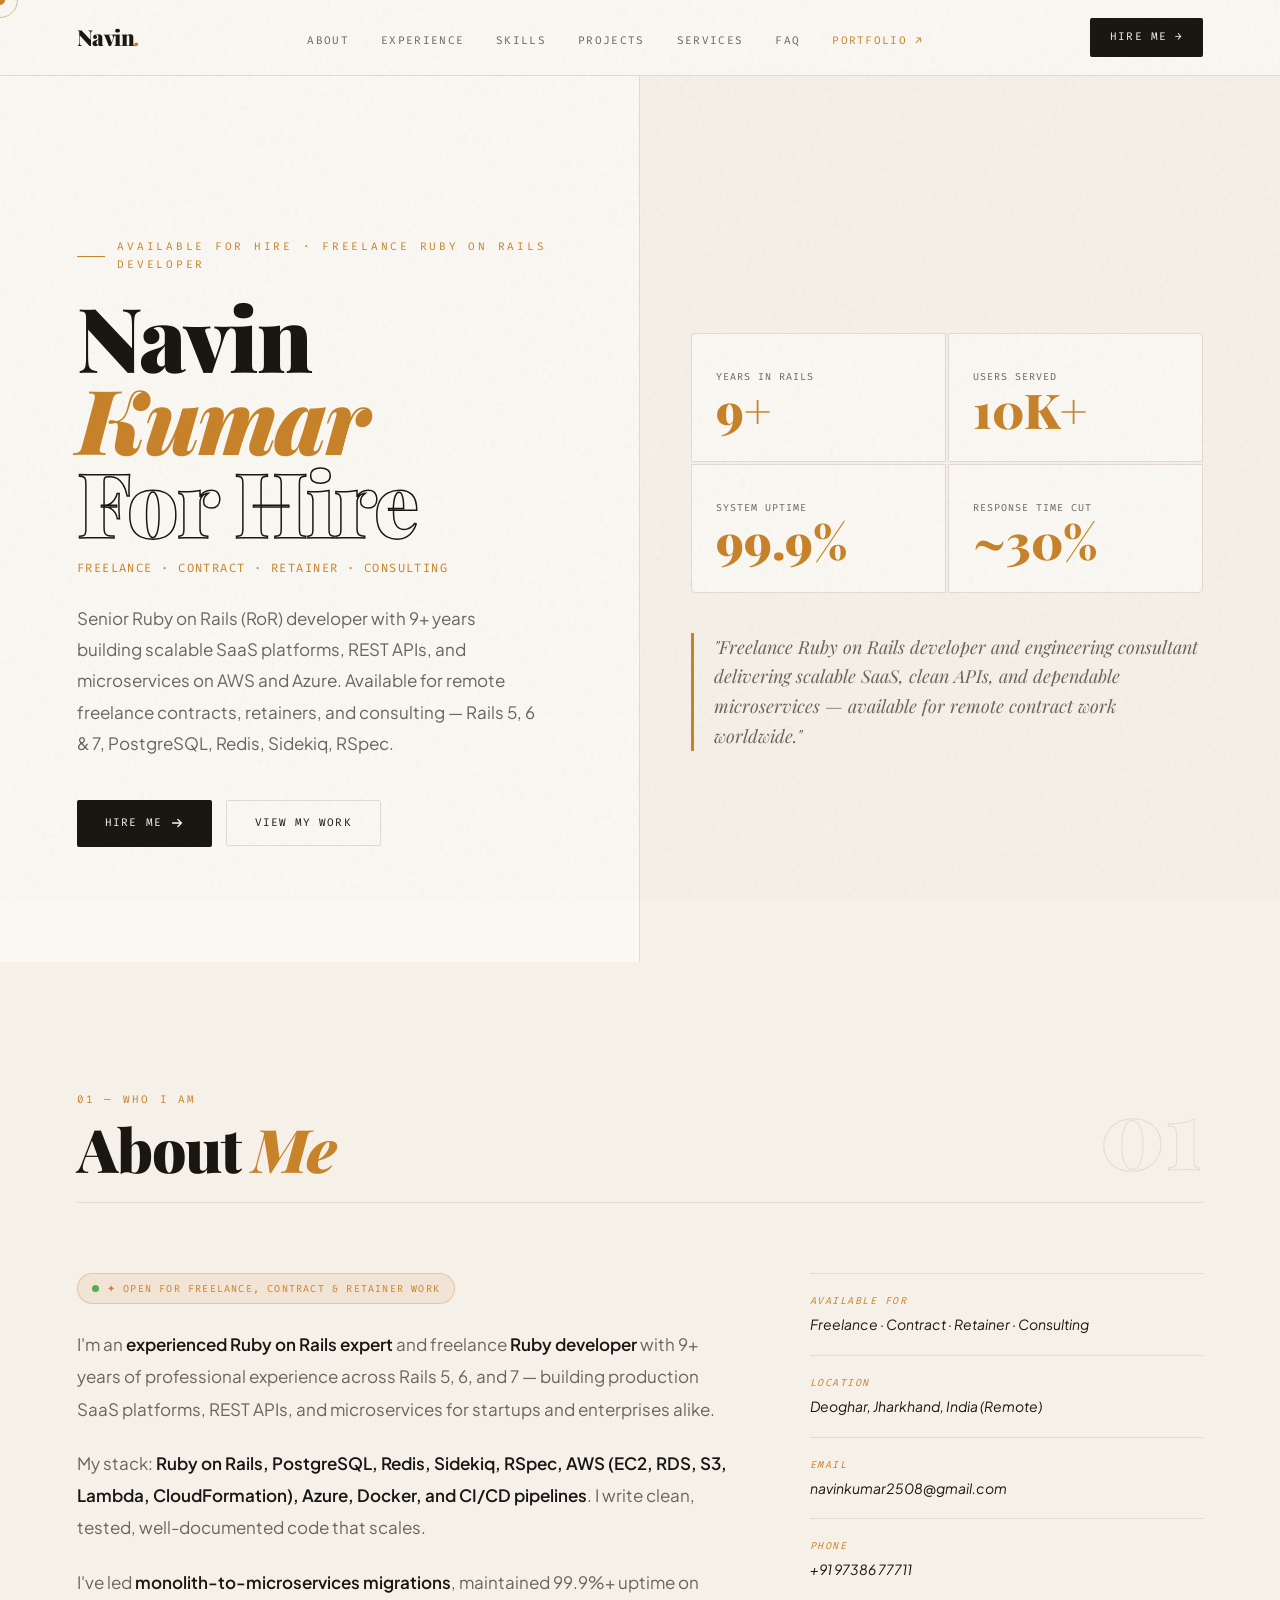
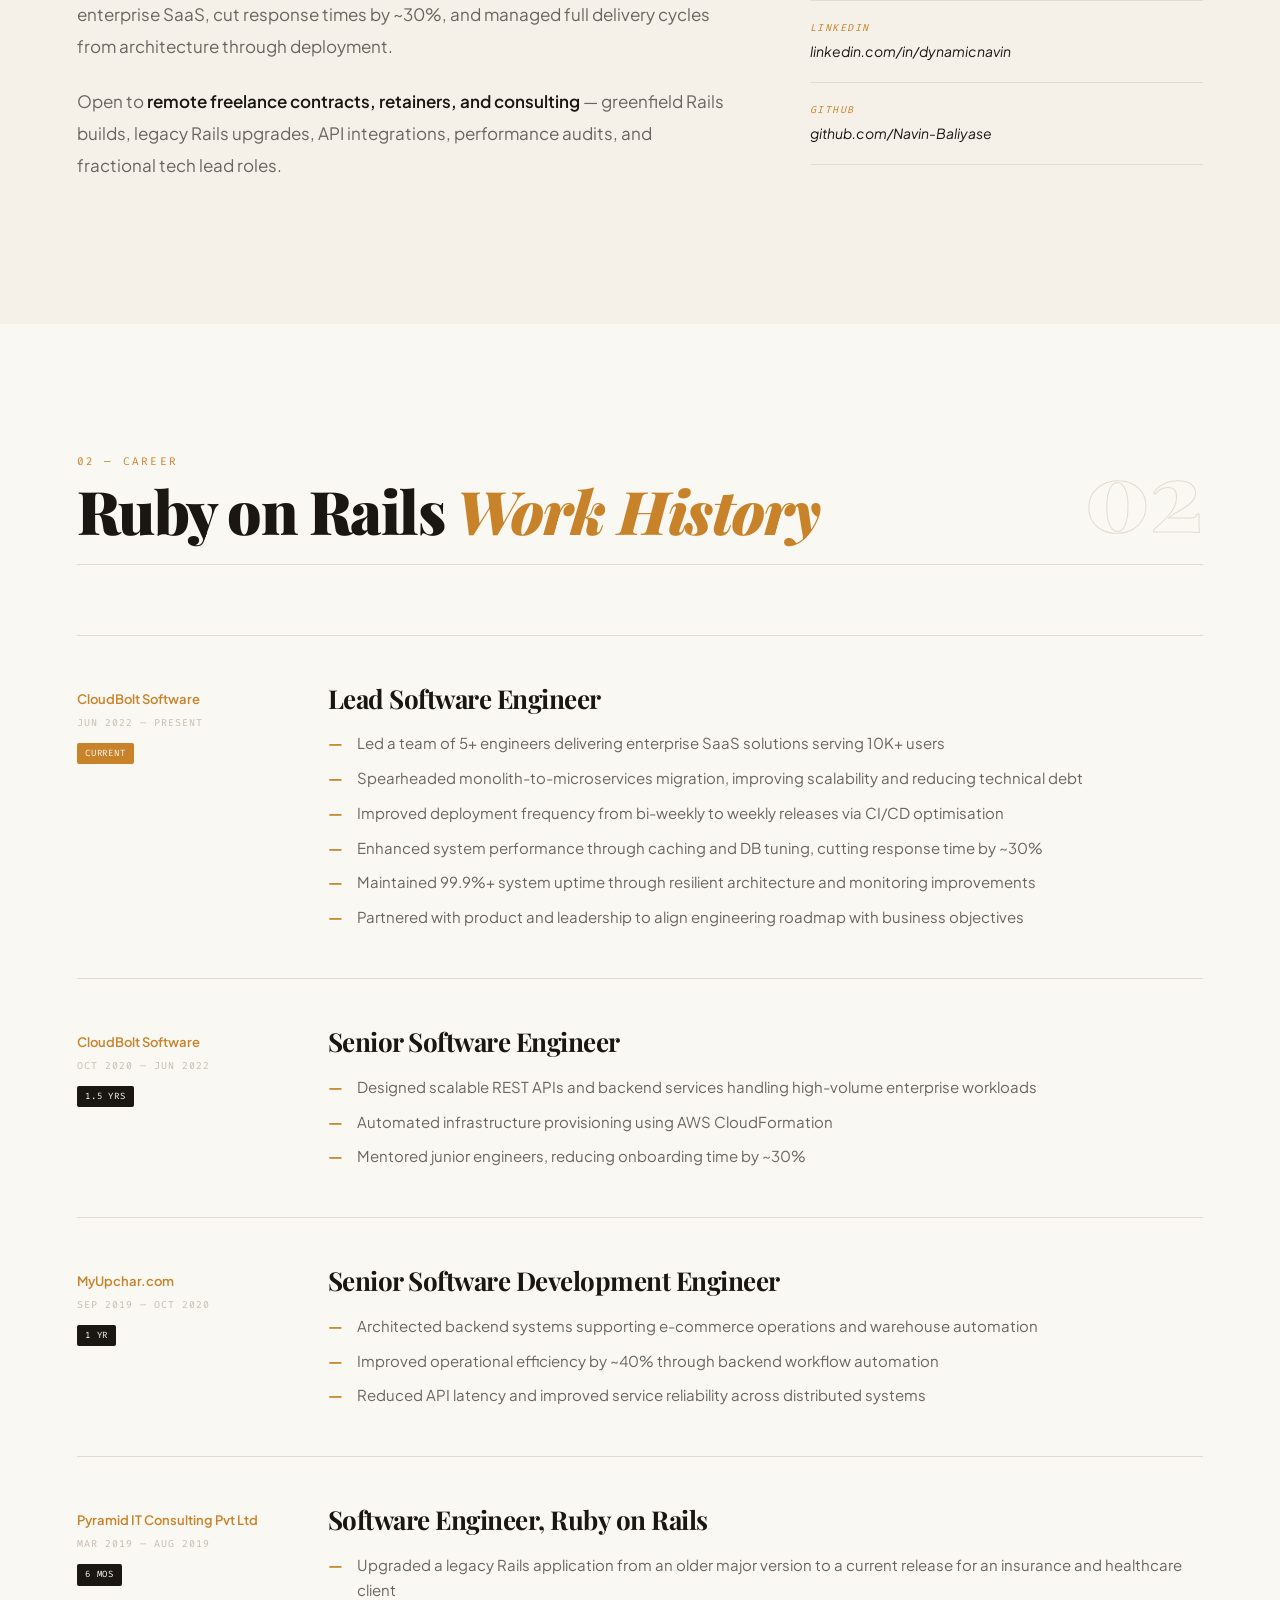
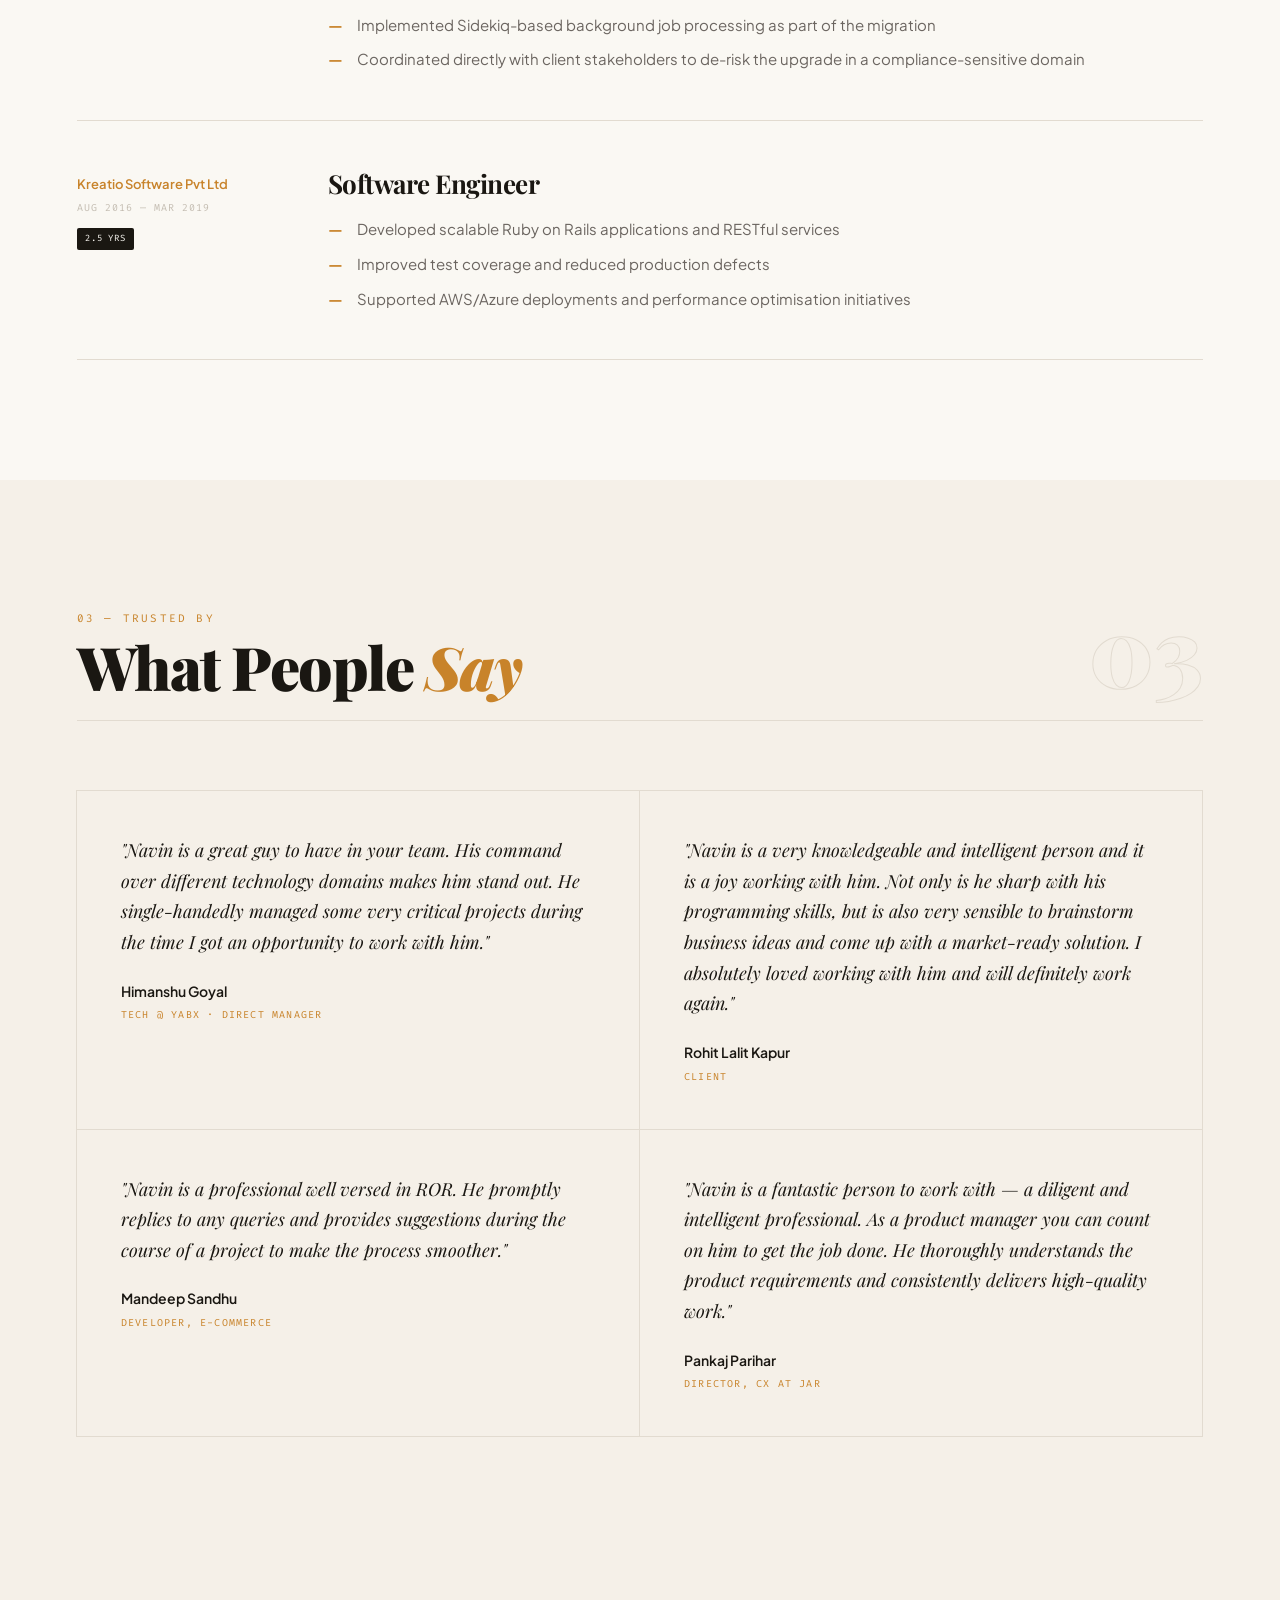
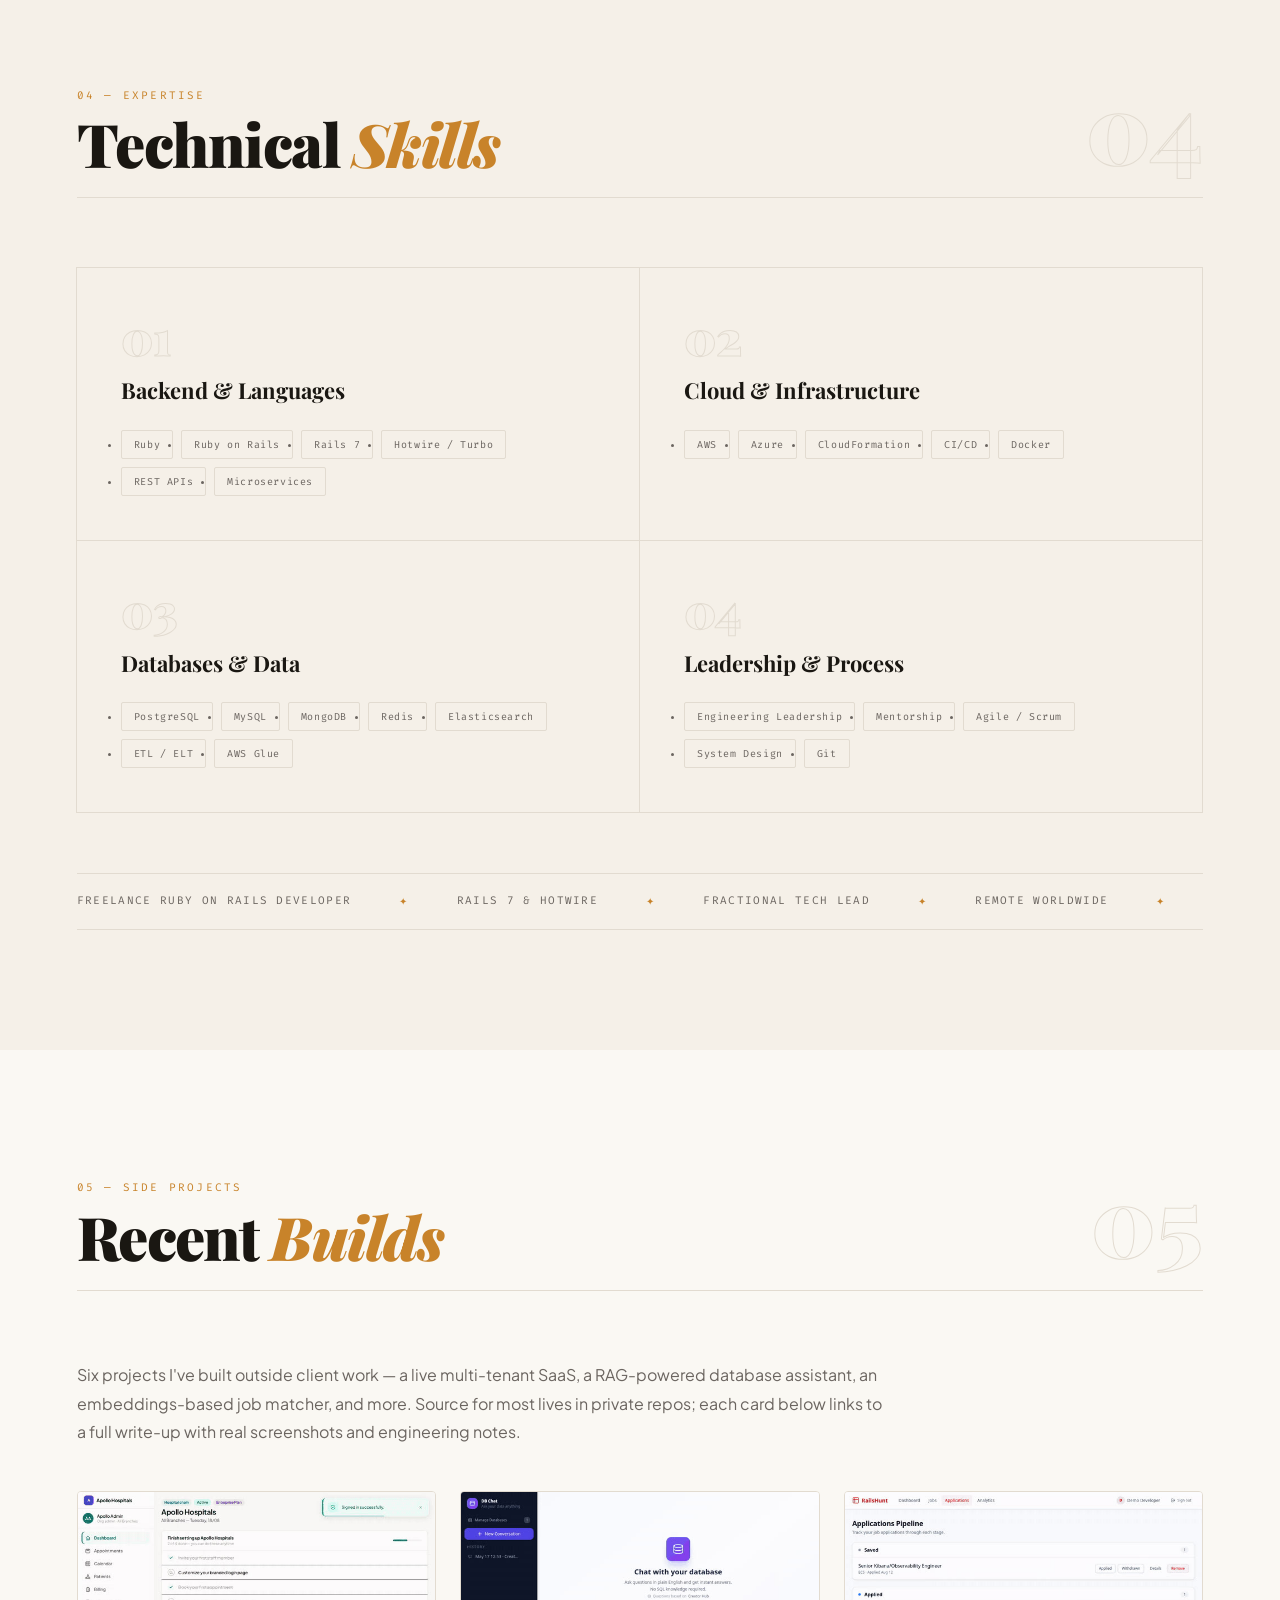
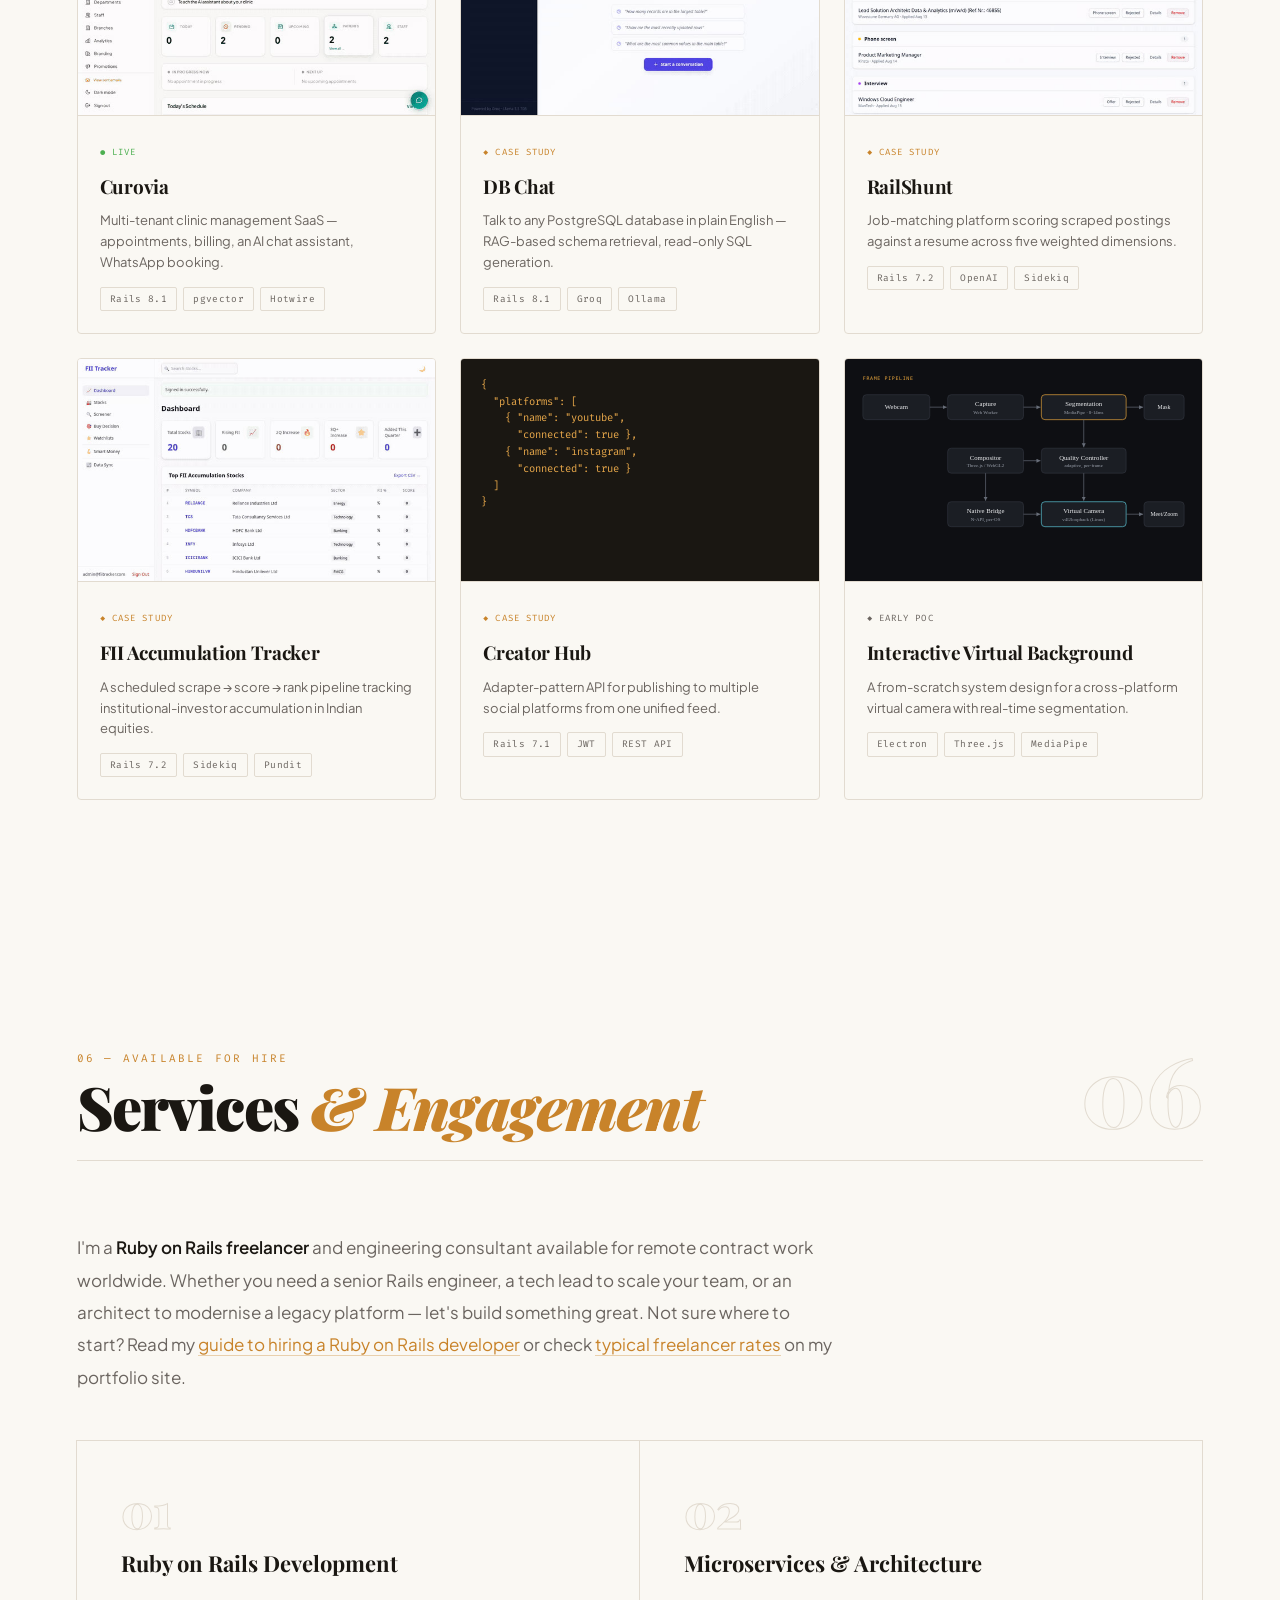
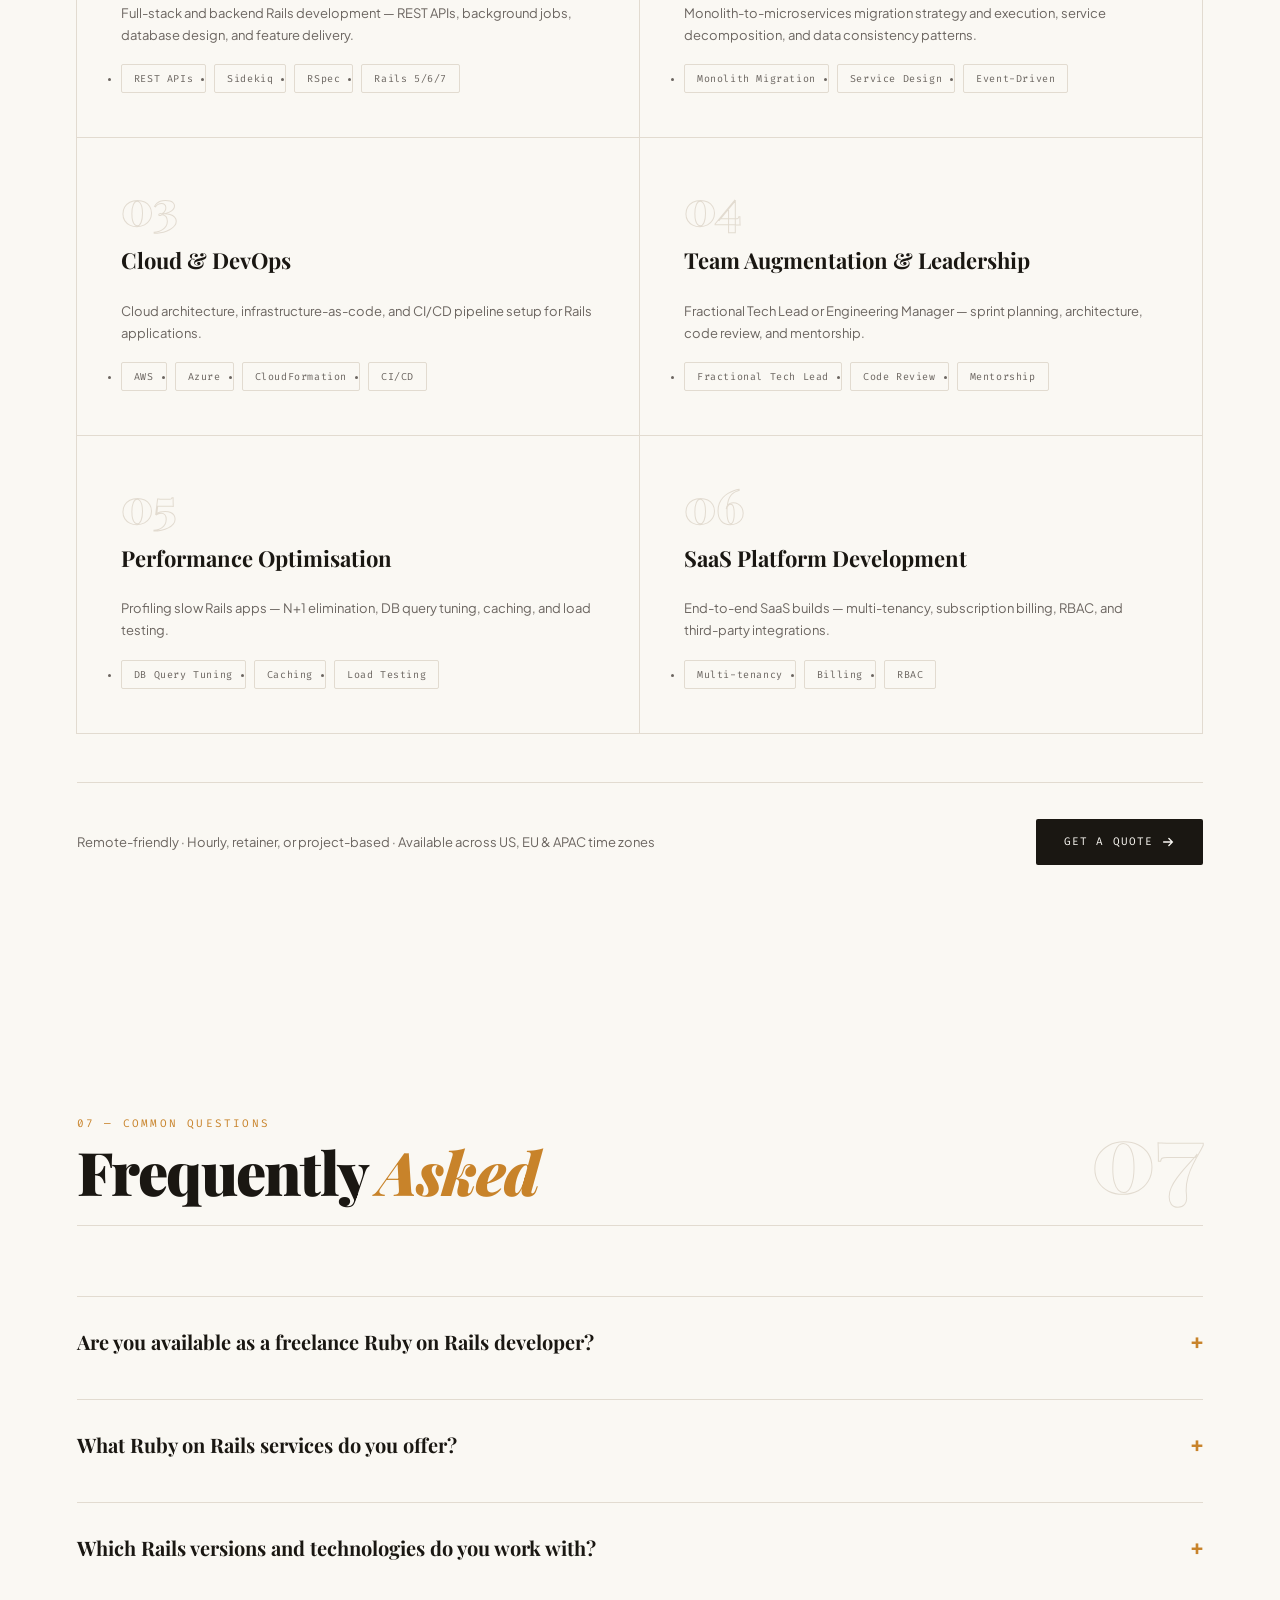
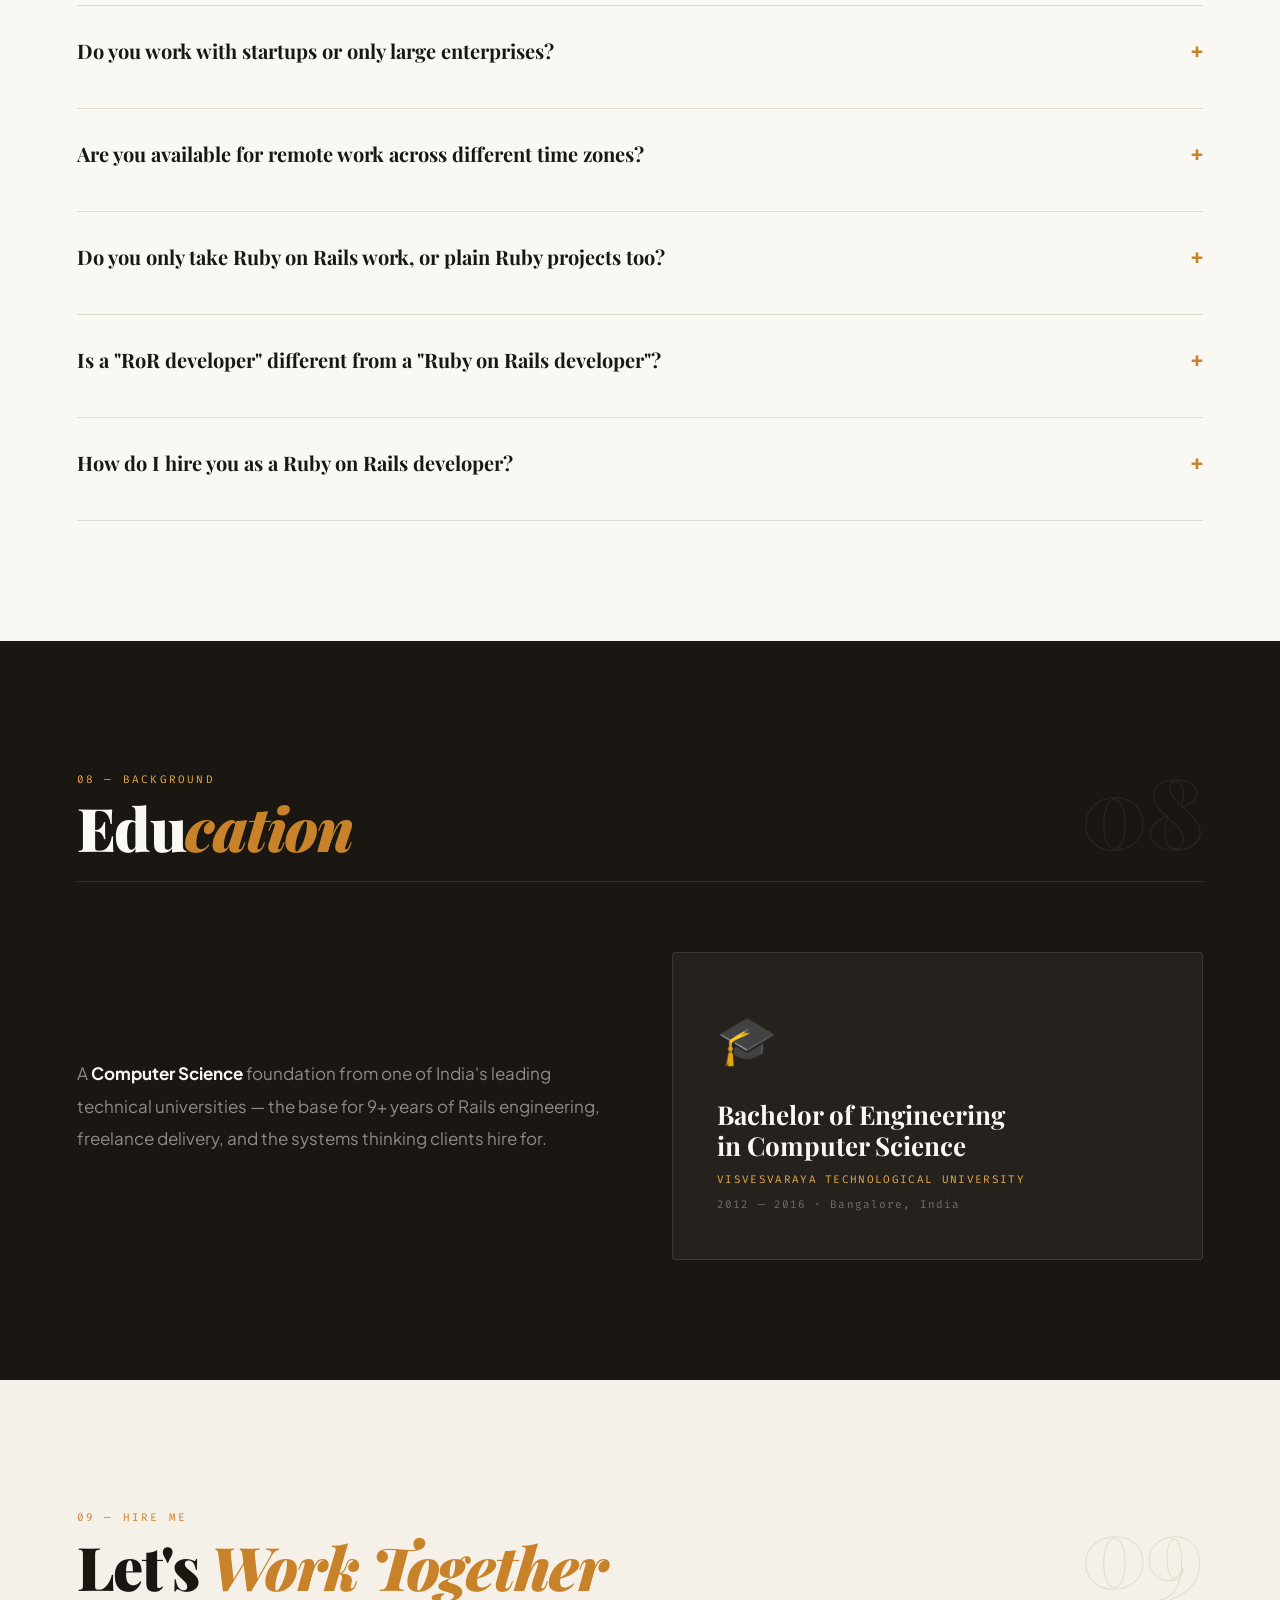
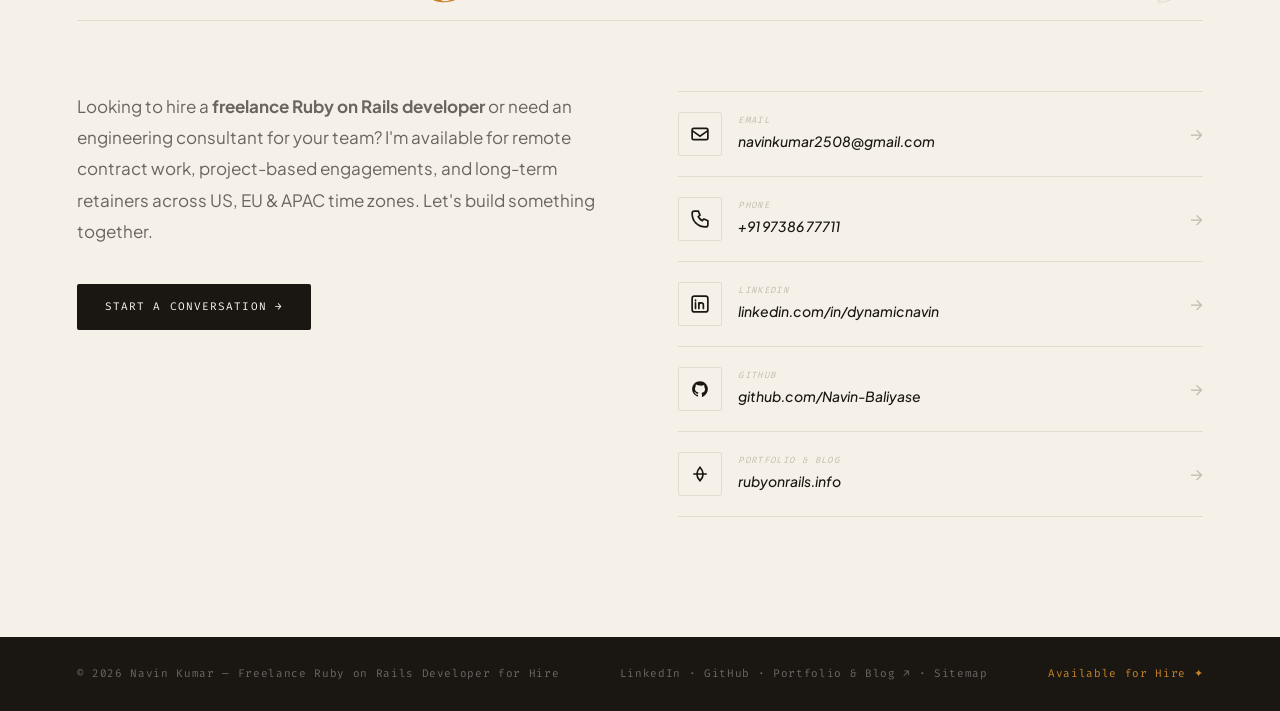
==== commit 94ad2b21: "Replace multi-screenshot grids with single walkthrough GIFs Each case study's "inside the app" secti" ====
--- a/index.html
+++ b/index.html
@@ -1078,7 +1078,7 @@
         <div class="proj-grid">
 
           <a class="proj-card will-animate" href="work/curovia.html">
-            <div class="proj-thumb"><img src="work/img/curovia/dashboard.png" alt="Curovia dashboard" loading="lazy"></div>
+            <div class="proj-thumb"><img src="work/img/curovia/thumb.jpg" alt="Curovia dashboard" loading="lazy"></div>
             <div class="proj-body">
               <span class="proj-status live">● Live</span>
               <h3 class="proj-title">Curovia</h3>
@@ -1088,7 +1088,7 @@
           </a>
 
           <a class="proj-card will-animate" href="work/db-chat.html">
-            <div class="proj-thumb"><img src="work/img/db-chat/chat.png" alt="DB Chat conversation" loading="lazy"></div>
+            <div class="proj-thumb"><img src="work/img/db-chat/thumb.jpg" alt="DB Chat conversation" loading="lazy"></div>
             <div class="proj-body">
               <span class="proj-status case">◆ Case study</span>
               <h3 class="proj-title">DB Chat</h3>
@@ -1098,7 +1098,7 @@
           </a>
 
           <a class="proj-card will-animate" href="work/railshunt.html">
-            <div class="proj-thumb"><img src="work/img/railshunt/dashboard.png" alt="RailShunt dashboard" loading="lazy"></div>
+            <div class="proj-thumb"><img src="work/img/railshunt/thumb.jpg" alt="RailShunt dashboard" loading="lazy"></div>
             <div class="proj-body">
               <span class="proj-status case">◆ Case study</span>
               <h3 class="proj-title">RailShunt</h3>
@@ -1108,7 +1108,7 @@
           </a>
 
           <a class="proj-card will-animate" href="work/fii-tracker.html">
-            <div class="proj-thumb"><img src="work/img/fii-tracker/dashboard.png" alt="FII Accumulation Tracker dashboard" loading="lazy"></div>
+            <div class="proj-thumb"><img src="work/img/fii-tracker/thumb.jpg" alt="FII Accumulation Tracker dashboard" loading="lazy"></div>
             <div class="proj-body">
               <span class="proj-status case">◆ Case study</span>
               <h3 class="proj-title">FII Accumulation Tracker</h3>
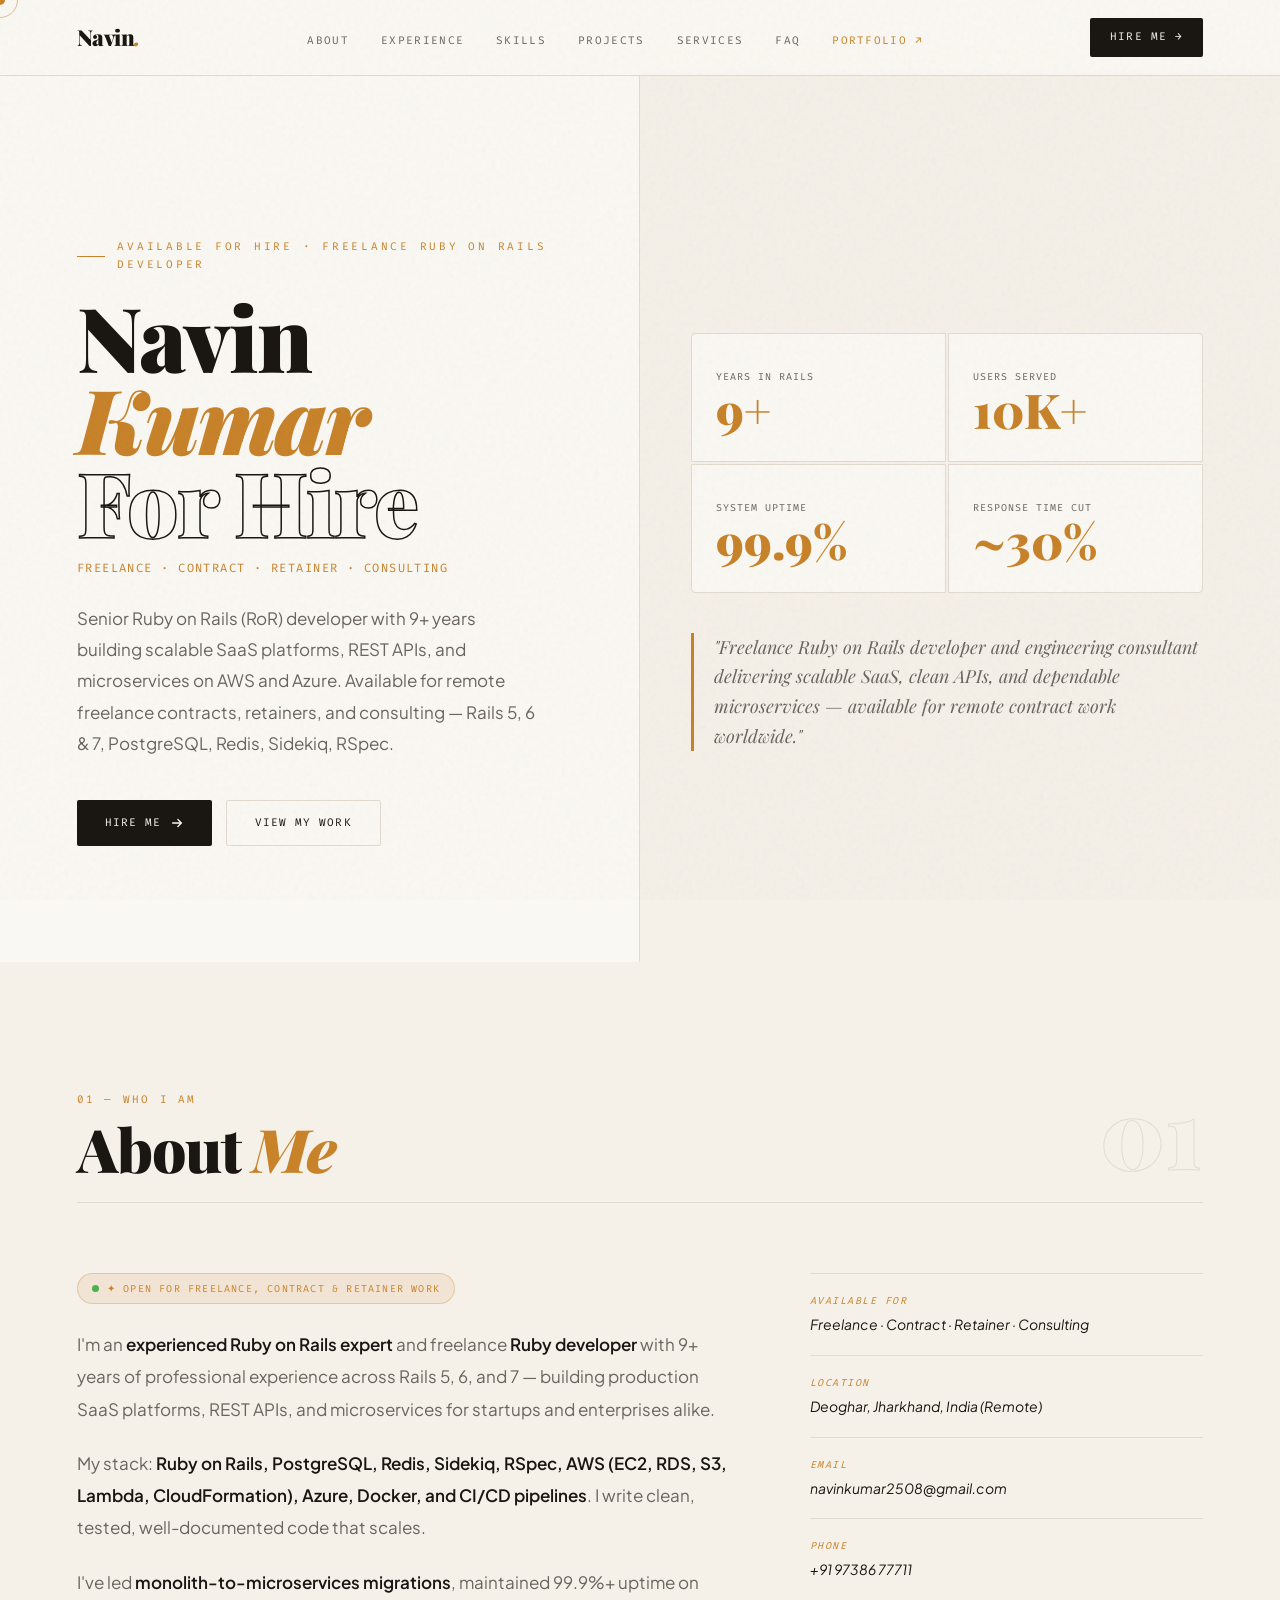
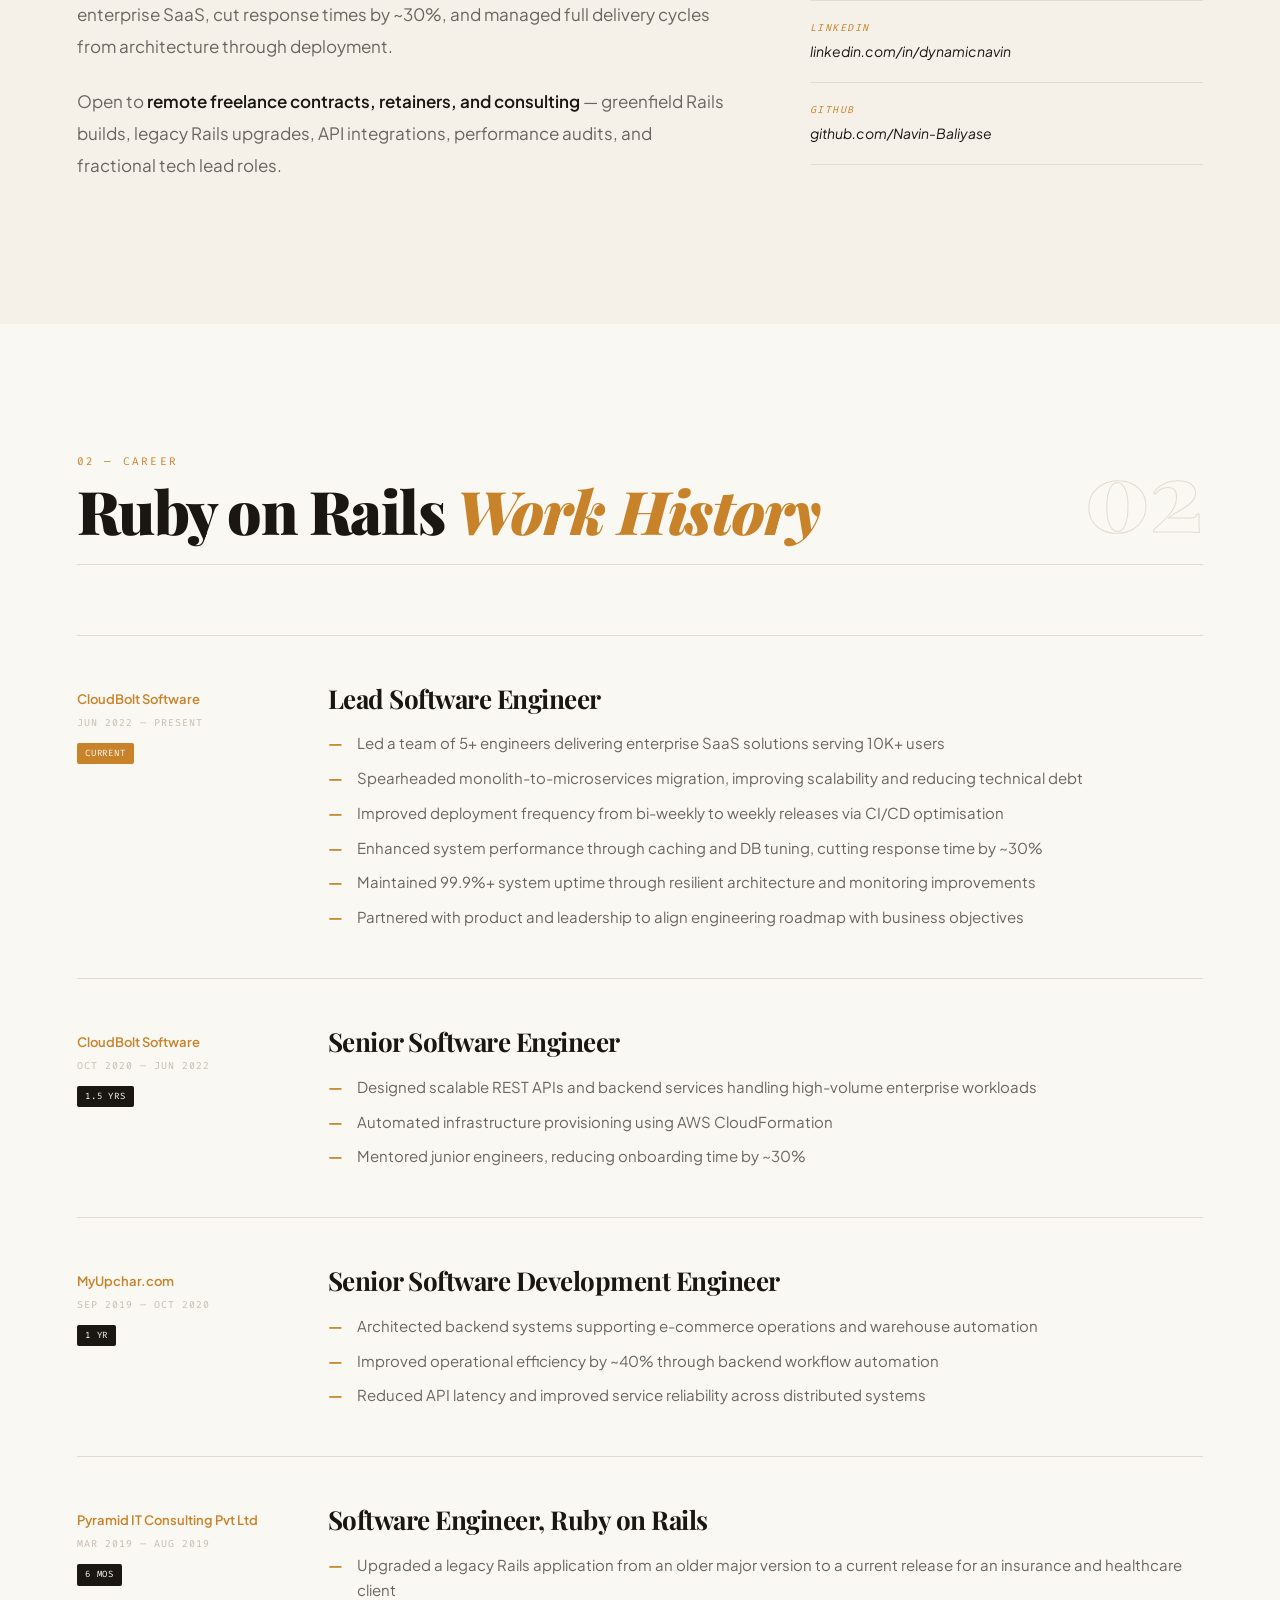
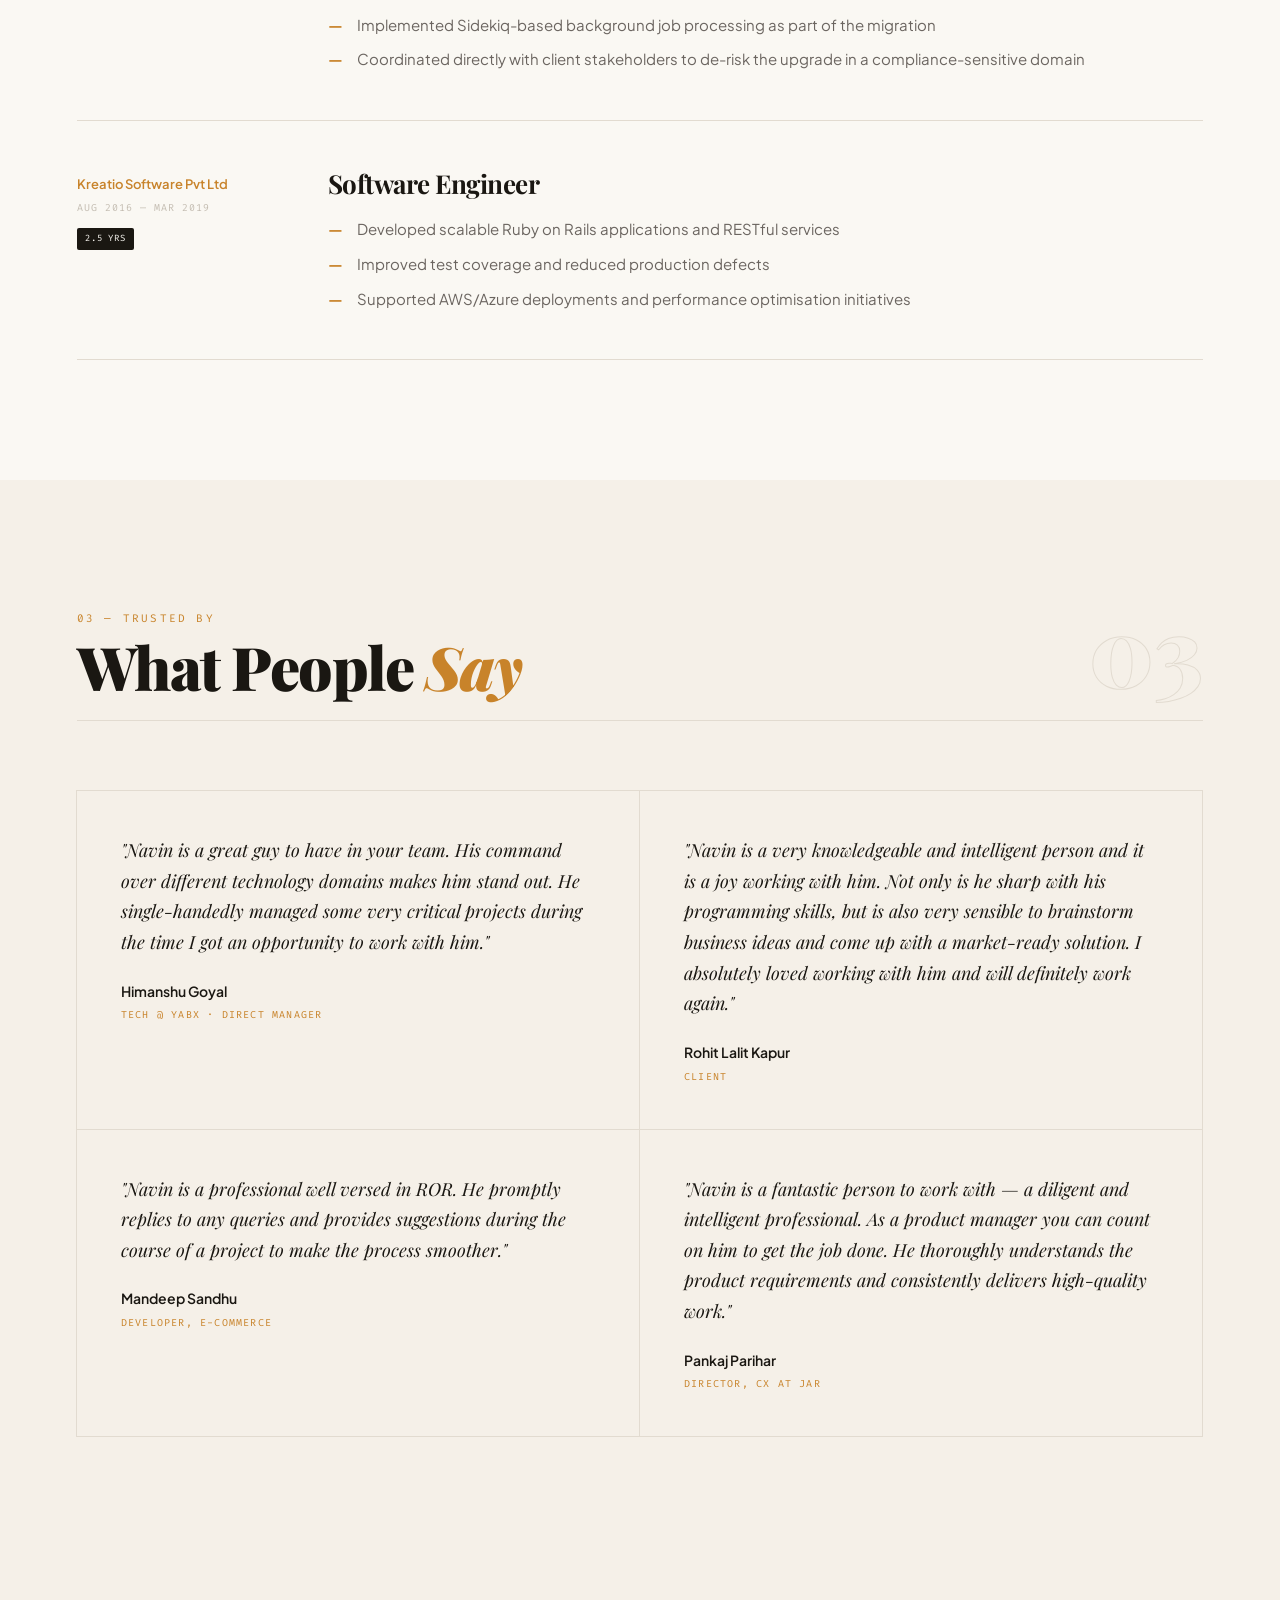
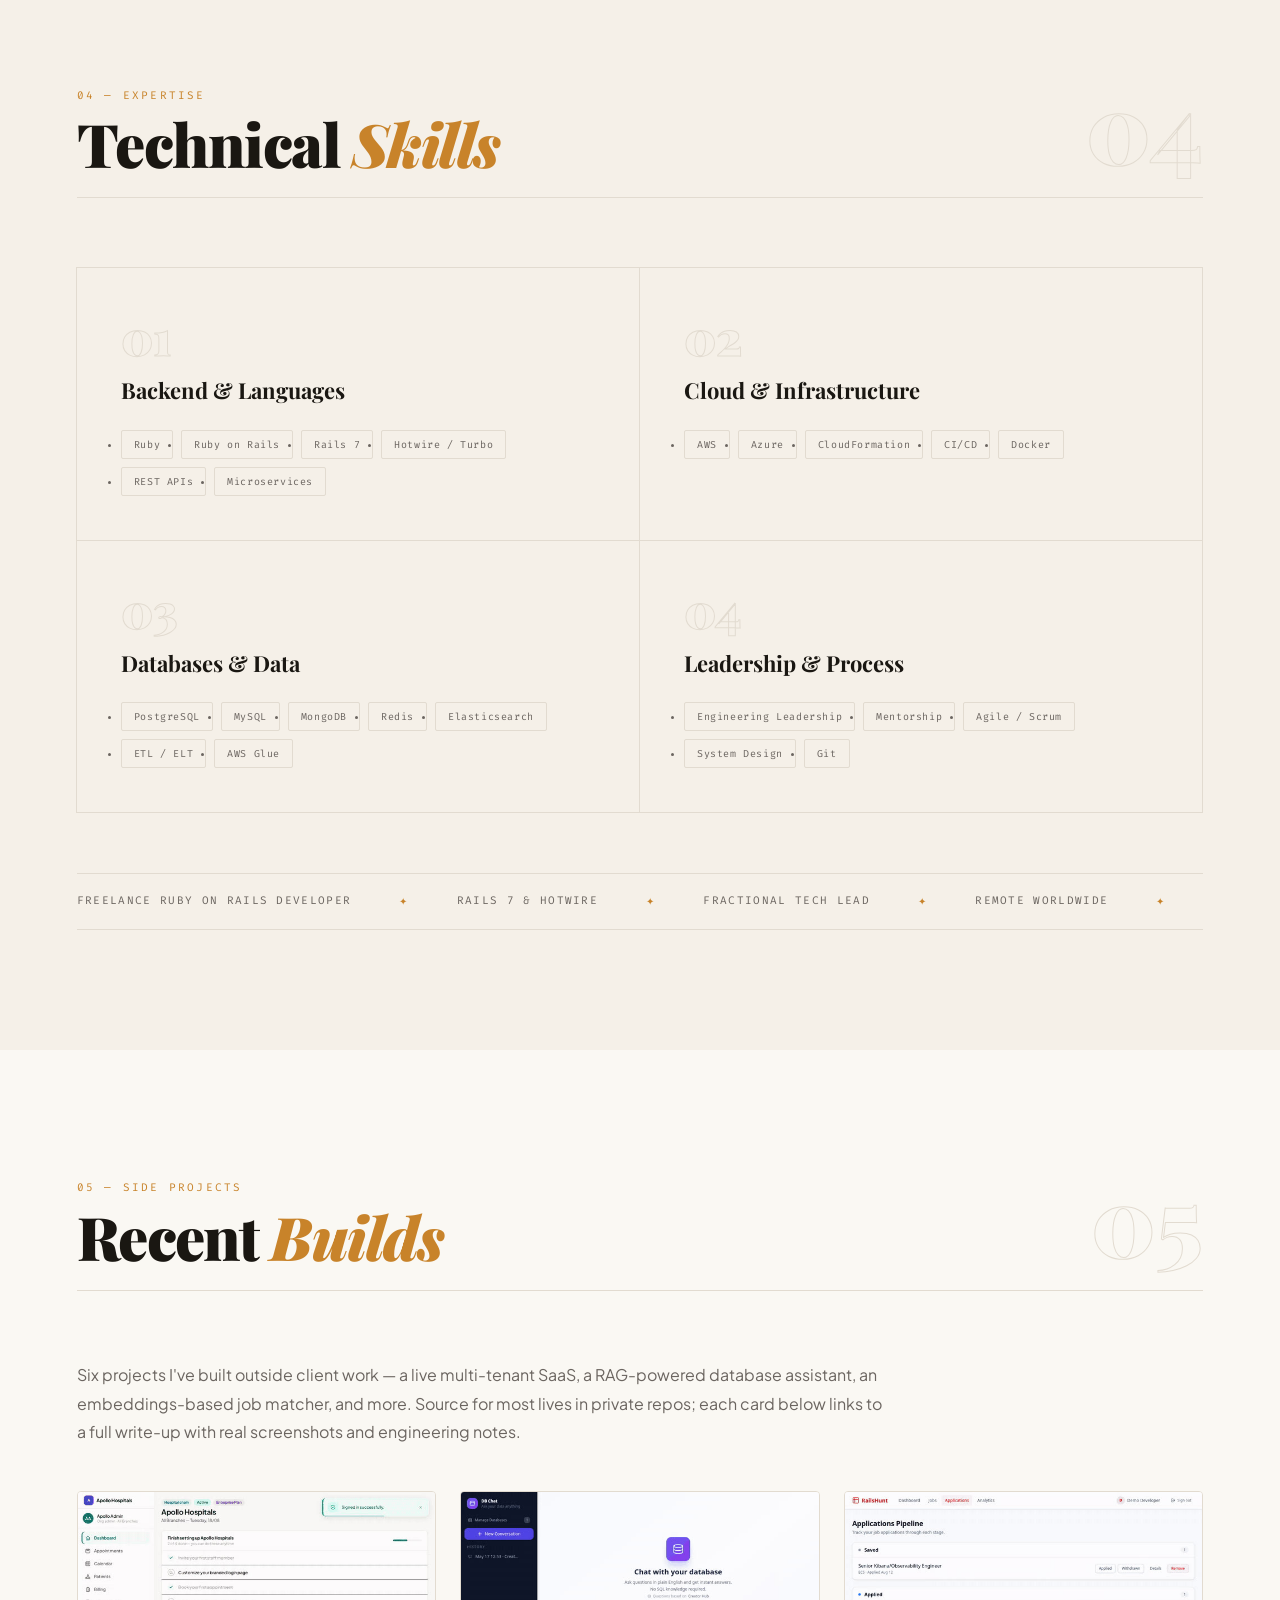
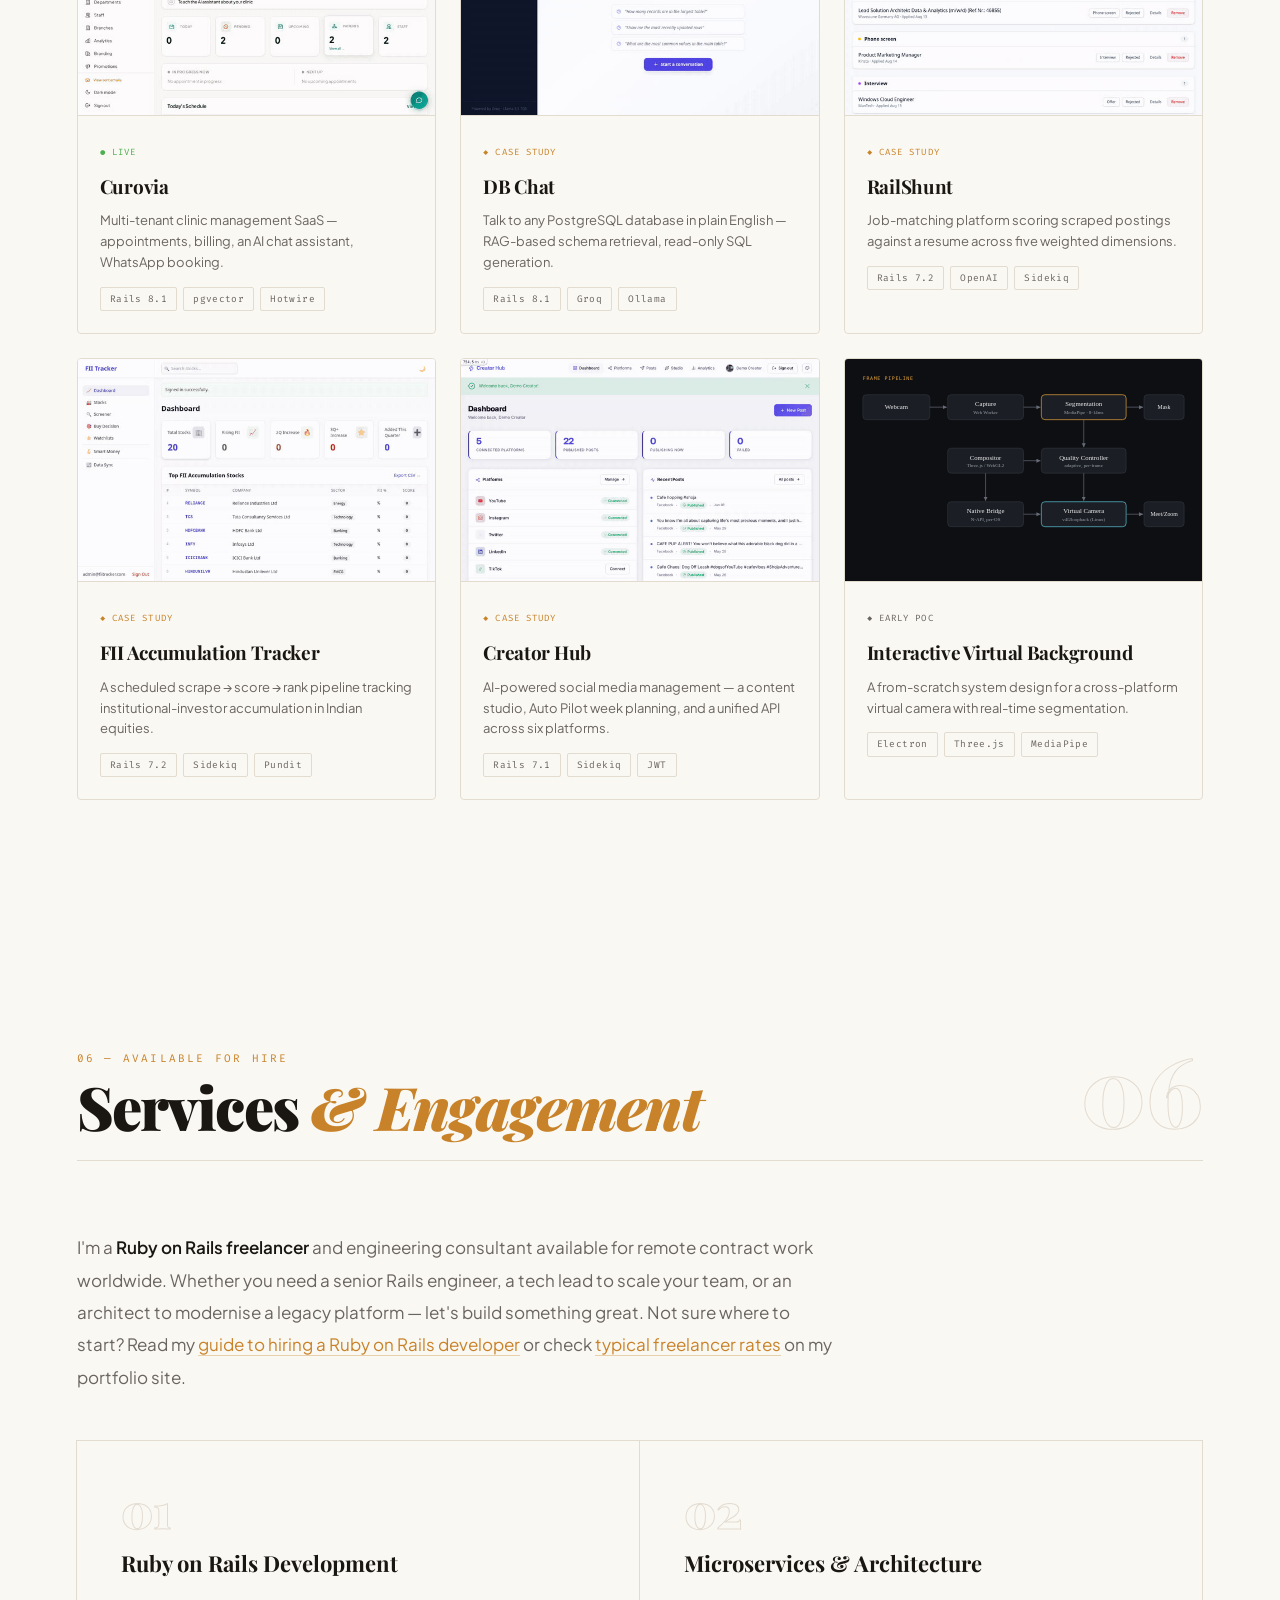
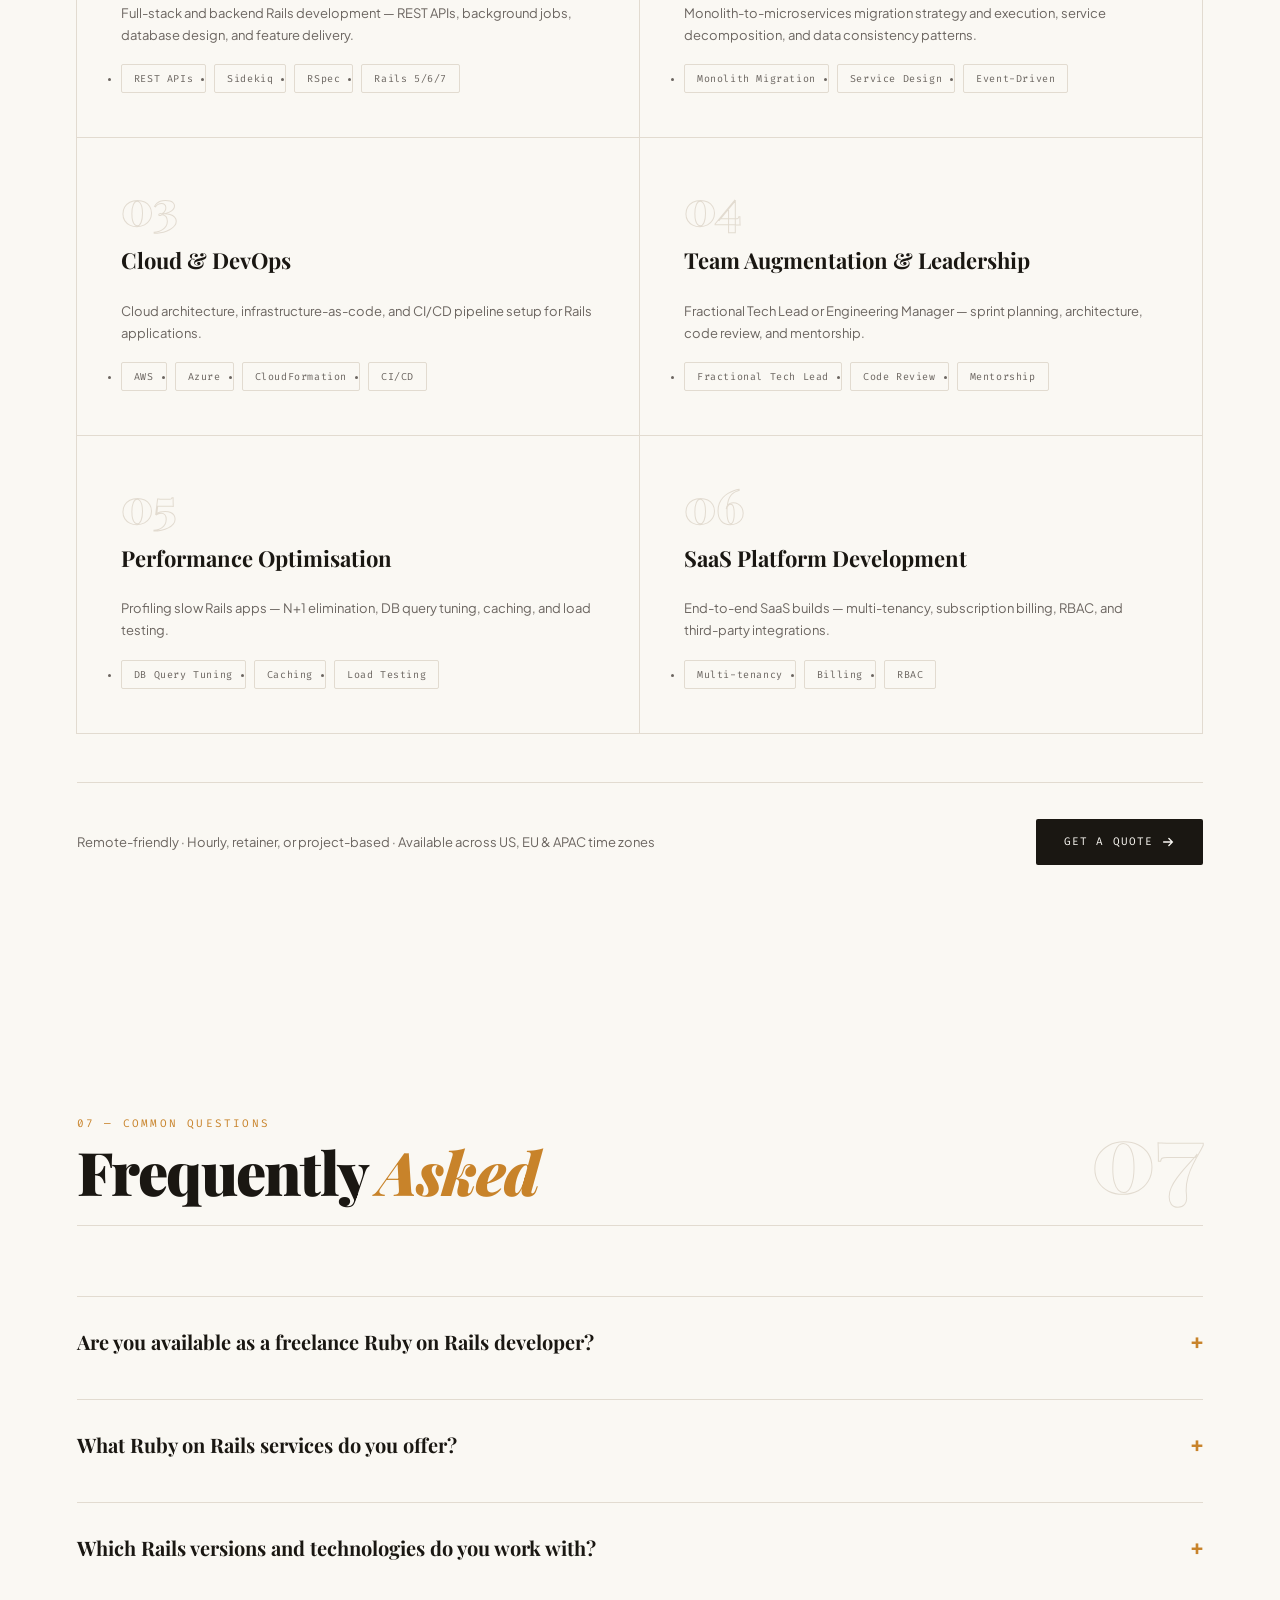
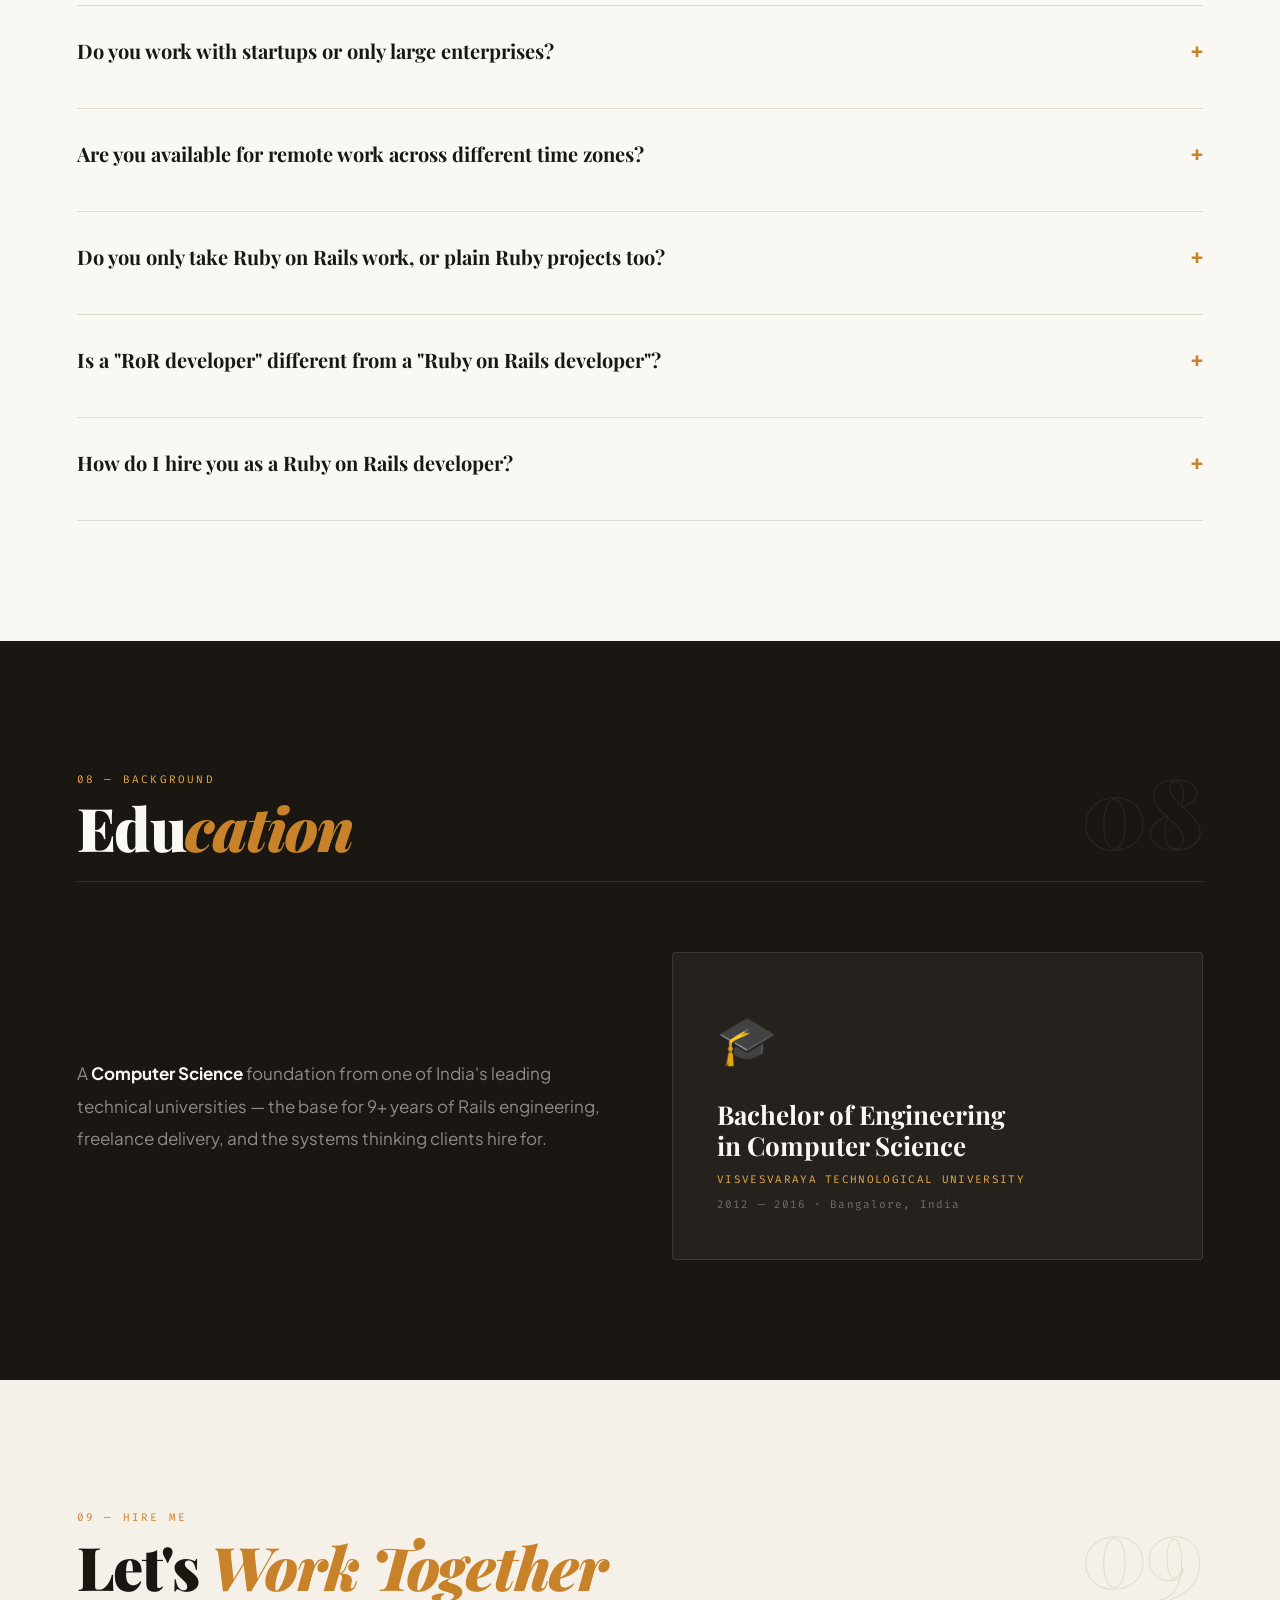
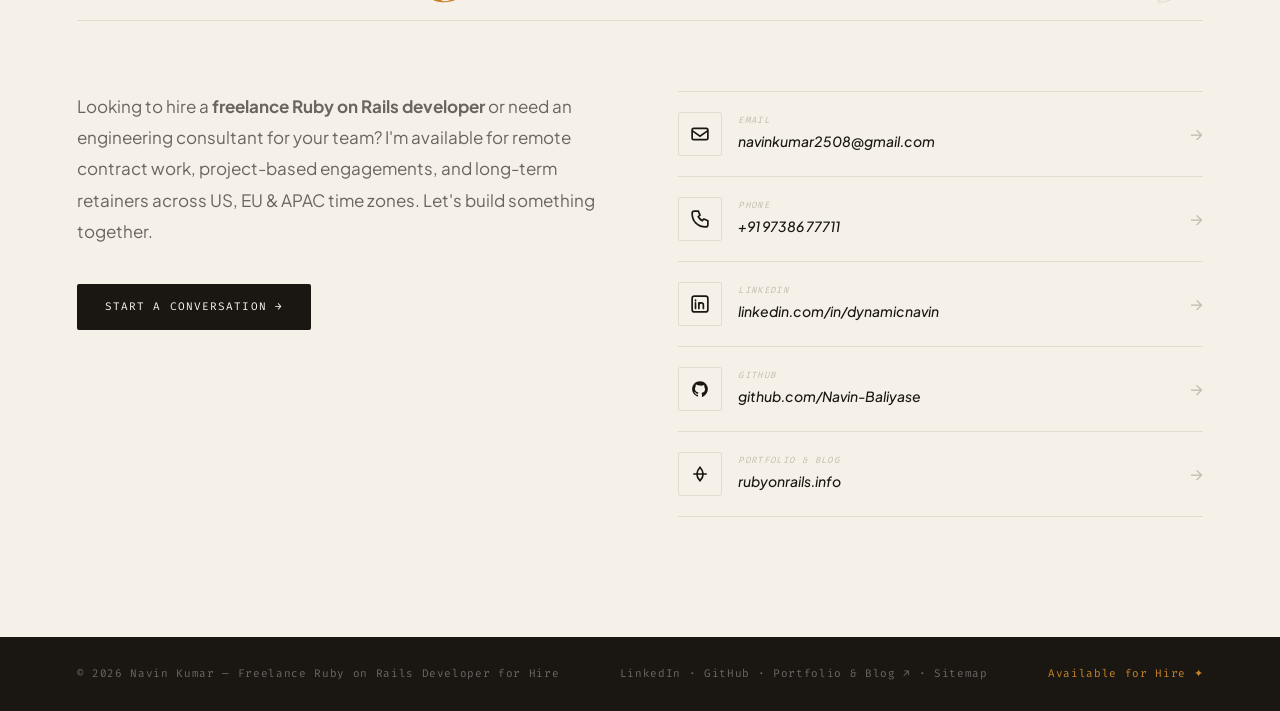
==== commit f1066e78: "Correct Creator Hub — it has a full UI, not just a JSON API Missed this originally: it's an AI-power" ====
--- a/index.html
+++ b/index.html
@@ -559,8 +559,6 @@
     .proj-card.will-animate.vis { opacity: 1; transform: translateY(0); }
     .proj-thumb { aspect-ratio: 16/10; overflow: hidden; border-bottom: 1px solid var(--border); background: var(--cream); }
     .proj-thumb img { width: 100%; height: 100%; object-fit: cover; object-position: top; display: block; }
-    .proj-thumb-code { background: var(--ink); padding: 18px 20px; }
-    .proj-thumb-code pre { margin: 0; font-family: var(--mono); font-size: 10.5px; line-height: 1.6; color: var(--amber-l); white-space: pre; }
     .proj-body { padding: 20px 22px 22px; }
     .proj-status { font-family: var(--mono); font-size: 9px; letter-spacing: .12em; text-transform: uppercase; display: inline-block; margin-bottom: 10px; }
     .proj-status.live { color: #4caf50; }
@@ -1118,21 +1116,12 @@
           </a>
 
           <a class="proj-card will-animate" href="work/creator-hub.html">
-            <div class="proj-thumb proj-thumb-code">
-              <pre>{
-  "platforms": [
-    { "name": "youtube",
-      "connected": true },
-    { "name": "instagram",
-      "connected": true }
-  ]
-}</pre>
-            </div>
+            <div class="proj-thumb"><img src="work/img/creator-hub/thumb.jpg" alt="Creator Hub dashboard" loading="lazy"></div>
             <div class="proj-body">
               <span class="proj-status case">◆ Case study</span>
               <h3 class="proj-title">Creator Hub</h3>
-              <p class="proj-desc">Adapter-pattern API for publishing to multiple social platforms from one unified feed.</p>
-              <ul class="proj-tags"><li>Rails 7.1</li><li>JWT</li><li>REST API</li></ul>
+              <p class="proj-desc">AI-powered social media management — a content studio, Auto Pilot week planning, and a unified API across six platforms.</p>
+              <ul class="proj-tags"><li>Rails 7.1</li><li>Sidekiq</li><li>JWT</li></ul>
             </div>
           </a>
 
